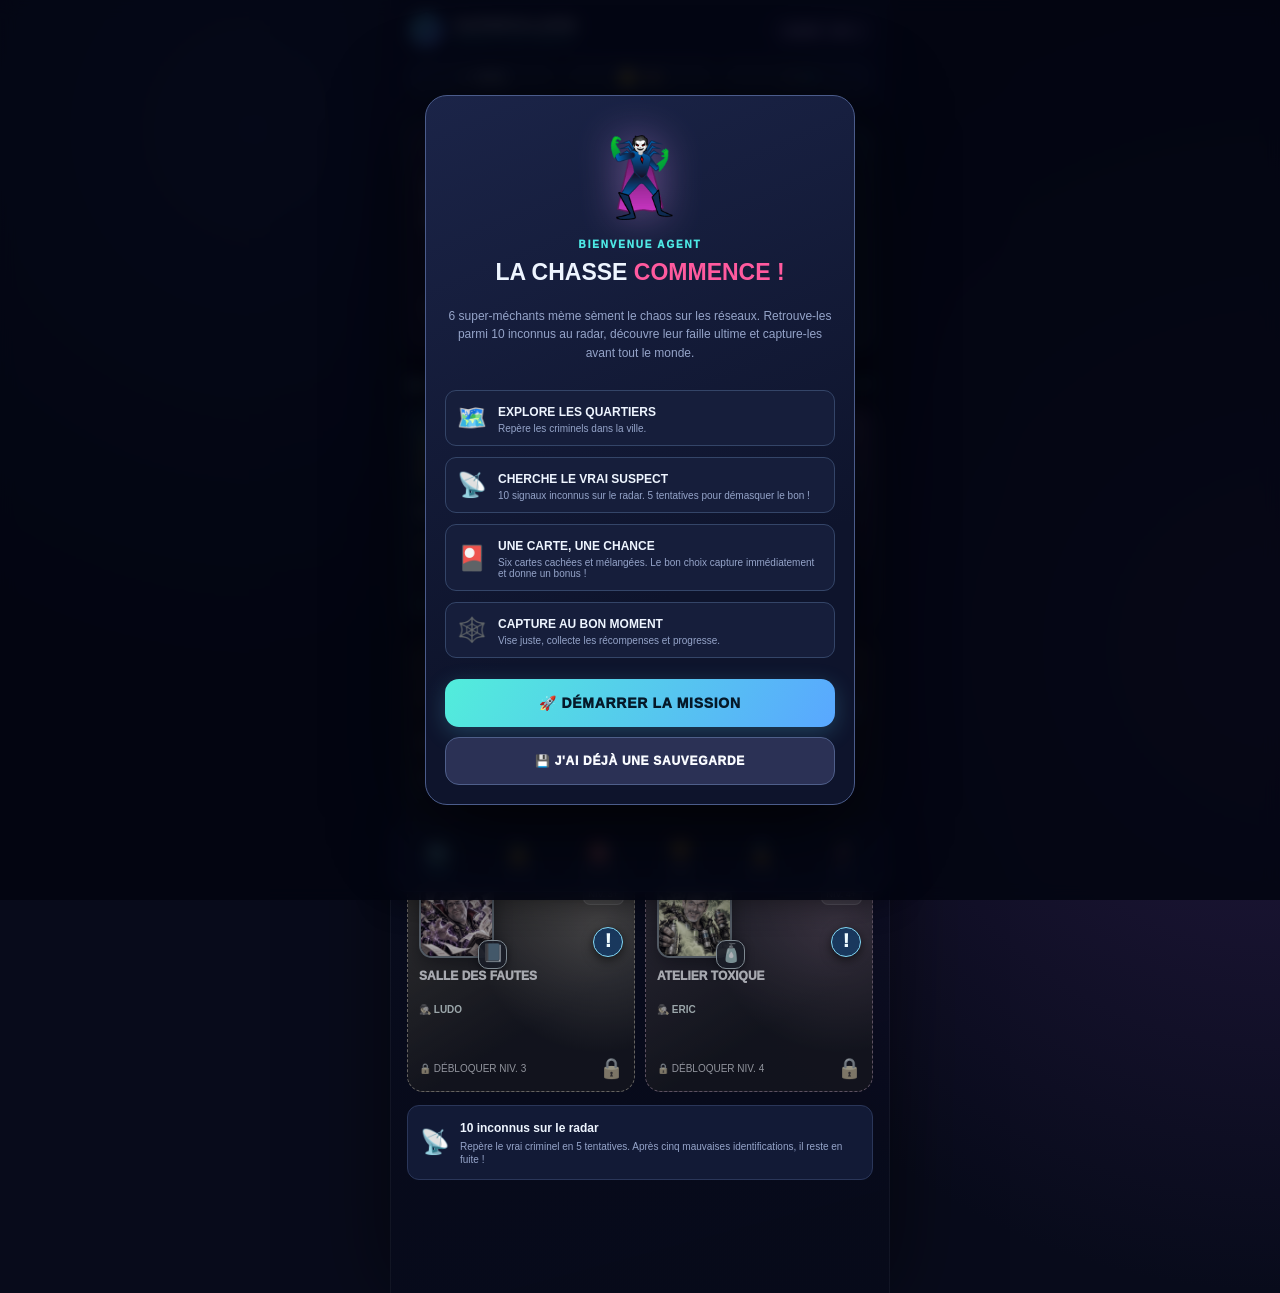
==== index.html @ 5616b163 "V4.14 : interface de jauge de capture pour l'arène" ====
<!doctype html>
<html lang="fr">
<head>
  <meta charset="utf-8">
  <meta name="viewport" content="width=device-width,initial-scale=1,viewport-fit=cover,user-scalable=no">
  <meta name="theme-color" content="#090b1e">
  <meta name="description" content="Supervilains : capture les super-méchants de Néo-City et tes personnages personnalisés, découvre leurs failles ultimes !">
  <meta name="apple-mobile-web-app-capable" content="yes">
  <meta name="apple-mobile-web-app-status-bar-style" content="black-translucent">
  <link rel="manifest" href="manifest.webmanifest">
  <link rel="icon" type="image/png" href="icon-192.png">
  <title>SUPERVILAINS — Meme Hunt</title>
  <style>
    :root{--bg:#080b1b;--pane:#11172d;--pane2:#18203c;--border:#283254;--ink:#eef5ff;--dim:#95a4c9;--cyan:#4ce9e5;--pink:#ff5a9e;--gold:#ffc861;--green:#63ebb0;--red:#ff717a;--purple:#bda0ff;--navh:78px}
    *{box-sizing:border-box;-webkit-tap-highlight-color:transparent}
    html{height:100%;background:var(--bg)}
    body{min-height:100%;margin:0;color:var(--ink);font-family:Inter,"Arial",system-ui,sans-serif;background:radial-gradient(circle at 20% 10%,#182047 0,transparent 34%),radial-gradient(circle at 100% 50%,#22183d 0,transparent 45%),#080b1b;overscroll-behavior:none}
    button{font:inherit;color:inherit;cursor:pointer} button:focus-visible{outline:2px solid var(--cyan);outline-offset:3px} button:disabled{cursor:not-allowed;opacity:.5}
    .shell{max-width:500px;margin:0 auto;min-height:100dvh;position:relative;border-left:1px solid #ffffff0b;border-right:1px solid #ffffff0b;background:linear-gradient(165deg,#10142e44,#05081866)}
    .topbar{position:sticky;z-index:15;top:0;padding:calc(12px + env(safe-area-inset-top)) 17px 11px;background:linear-gradient(#0c1029fa,#0c1029ed);border-bottom:1px solid var(--border);backdrop-filter:blur(15px)}
    .topline,.resources,.flex,.row-between{display:flex;align-items:center;justify-content:space-between;gap:10px}
    .brand{display:flex;gap:9px;align-items:center;min-width:0}.brandmark{width:37px;height:37px;display:grid;place-items:center;position:relative;flex-shrink:0;background:linear-gradient(135deg,var(--cyan),#646cff);color:#061020;font-size:19px;clip-path:polygon(50% 0,93% 24%,93% 76%,50% 100%,7% 76%,7% 24%);box-shadow:0 0 26px #41e5fc55}.brand-title{font-size:15px;font-weight:950;letter-spacing:1px}.brand-sub{font-size:9px;letter-spacing:2.4px;color:var(--cyan);margin-top:2px;font-weight:850}
    .level-pill{white-space:nowrap;padding:7px 10px;border:1px solid #725bba88;border-radius:11px;background:#6f54bb29;color:#e3d5ff;font-size:11px;font-weight:950}
    .resources{margin-top:12px;gap:7px}.resource{display:flex;align-items:center;justify-content:center;gap:5px;background:#1a2344;border:1px solid #31405f;border-radius:9px;padding:7px 8px;flex:1;font-size:12px;font-weight:850;white-space:nowrap}.resource span{font-size:15px}.resource:nth-child(2){color:var(--gold)}.resource:nth-child(3){color:var(--cyan)}
    main{padding:17px 16px calc(var(--navh) + 35px + env(safe-area-inset-bottom));min-height:76vh}.view{display:none;animation:showin .2s ease}.view.active{display:block}@keyframes showin{from{opacity:.5;transform:translateY(6px)}to{opacity:1;transform:translateY(0)}}
    .kicker{font-size:10px;letter-spacing:2.2px;color:var(--cyan);font-weight:950}.h1{font-size:30px;line-height:1.04;font-weight:1000;letter-spacing:-.9px;margin:7px 0}.h1 em{font-style:normal;color:var(--pink)}.subtitle{color:var(--dim);font-size:12px;line-height:1.6;margin:7px 0 0}.section-heading{font-size:15px;font-weight:950;letter-spacing:.2px;margin:23px 0 12px;display:flex;justify-content:space-between;align-items:center}.section-heading small{font-size:10px;color:var(--cyan);letter-spacing:1.2px;text-transform:uppercase}
    .welcome{position:relative;overflow:hidden;border-radius:18px;border:1px solid #574882;background:linear-gradient(115deg,#292450,#151d3e 68%,#163448);padding:18px 18px 15px;isolation:isolate;box-shadow:0 15px 50px #01061277}.welcome:before{content:'⚡';position:absolute;right:-8px;top:-31px;font-size:158px;opacity:.09;transform:rotate(12deg);z-index:-1}.alert{display:inline-flex;align-items:center;gap:6px;background:#ff5a9e20;color:#ffafc9;border:1px solid #ff70aa6b;border-radius:20px;padding:5px 9px;font-size:9px;font-weight:950;letter-spacing:1.1px}.pulse{width:7px;height:7px;border-radius:50%;background:var(--pink);box-shadow:0 0 0 4px #ff528222;animation:pulse 2s infinite}@keyframes pulse{50%{opacity:.45}}.welcome .h1{max-width:235px}.welcome-stats{display:flex;gap:16px;margin-top:17px}.welcome-stats strong{display:block;font-size:19px;color:#fff}.welcome-stats span{font-size:10px;color:#adb8d5}
    .district-grid{display:grid;grid-template-columns:1fr 1fr;gap:10px}.district-card{position:relative}.district{min-height:165px;position:relative;text-align:left;overflow:hidden;border:1px solid var(--stroke,#34456f);border-radius:16px;padding:13px 12px;background:linear-gradient(148deg,var(--glow,#234c68),#111832 65%);transition:transform .12s,border-color .15s;width:100%}.district:active{transform:scale(.967)}.district:before{content:'';position:absolute;inset:0;background:radial-gradient(circle at 85% 25%,var(--haze,#ff66bc44),transparent 50%);pointer-events:none}.district .district-icon{font-size:35px;filter:drop-shadow(0 2px 12px var(--haze,#ffffff50));position:relative}.district .district-lvl{position:absolute;right:10px;top:12px;font-size:9px;color:#ecdeff;background:#ffffff1c;border:1px solid #ffffff24;border-radius:7px;padding:5px}.district strong{position:relative;display:block;margin:17px 0 4px;font-size:13px;font-weight:950;padding-right:28px}.district .district-sub{position:relative;display:flex;align-items:center;gap:5px;color:#c9d5f4;font-size:10px}.district .live-dot{height:6px;width:6px;background:var(--green);border-radius:50%;box-shadow:0 0 7px var(--green)}.district.locked{filter:grayscale(.8);border-style:dashed;opacity:.68}.district.locked:after{content:'🔒';position:absolute;right:10px;bottom:11px;font-size:20px}.district-info-btn{position:absolute;right:10px;bottom:10px;width:30px;height:30px;border:1px solid #7ed8ff8a;border-radius:50%;background:linear-gradient(145deg,#163457,#1d2a55);color:#effcff;font-size:18px;font-weight:1000;display:grid;place-items:center;box-shadow:0 4px 14px #0008;z-index:2}.district-info-btn:active{transform:scale(.94)}
    .ticker{margin-top:13px;border:1px solid #2a3659;border-radius:12px;padding:12px;background:#121a36;display:flex;align-items:center;gap:10px}.ticker .big-icon{font-size:24px}.ticker b{font-size:12px}.ticker p{font-size:10px;color:var(--dim);margin:4px 0 0;line-height:1.35}
    .progress{height:8px;background:#303650;border-radius:99px;overflow:hidden}.progress>i{display:block;height:100%;border-radius:99px;background:linear-gradient(90deg,#4ce9e5,#6a83ff);transition:width .35s}.progress.pink>i{background:linear-gradient(90deg,#ff64a7,#ffc861)}
    .mission{border:1px solid var(--border);border-radius:15px;background:linear-gradient(130deg,#19203c,#10172d);padding:14px;margin-bottom:10px}.mission-title{font-size:13px;font-weight:900}.mission-desc{font-size:10px;color:var(--dim);margin:6px 0 12px}.mission-footer{display:flex;align-items:center;justify-content:space-between;gap:13px;margin-top:10px}.mission-reward{font-size:10px;color:var(--gold);font-weight:800}.mission .progress{margin-top:10px;height:7px}.tiny-btn{border:0;border-radius:8px;background:linear-gradient(125deg,var(--cyan),#75aaff);color:#07132a;font-size:10px;font-weight:950;padding:9px 11px}.tiny-btn:disabled{background:#343e5a;color:#8091ac;opacity:1}
    .empty{border:1px dashed #455177;border-radius:15px;padding:25px 15px;text-align:center;color:var(--dim);font-size:12px;line-height:1.5}.empty .emoji{font-size:34px;display:block;margin-bottom:9px}
    .codex-grid{display:grid;grid-template-columns:repeat(3,minmax(0,1fr));gap:9px}.codex-tile{border:1px solid #34405f;background:#17203b;padding:11px 6px 10px;border-radius:13px;text-align:center;min-height:126px}.codex-icon{font-size:35px;display:block;height:48px;filter:drop-shadow(0 3px 9px #0008)}.codex-tile.unknown{filter:grayscale(1);opacity:.43}.codex-name{display:block;font-size:10px;font-weight:950;line-height:1.2;min-height:24px}.codex-rarity{font-size:9px;letter-spacing:.5px;color:var(--gold);margin-top:7px}.section-blurb{color:var(--dim);font-size:12px;line-height:1.5;margin:6px 0 18px}
    .profile-head{padding:20px;border:1px solid #404a82;border-radius:19px;background:linear-gradient(145deg,#1c2657,#17132c);text-align:center}.profile-avatar{width:84px;height:84px;border:3px solid var(--cyan);border-radius:50%;display:grid;place-items:center;margin:0 auto 9px;font-size:42px;background:#081d2b;box-shadow:0 0 24px #5befff40}.profile-head h2{margin:0 0 4px;font-size:22px}.profile-head p{color:var(--dim);font-size:11px;margin:0 0 17px}.xp-row{display:flex;justify-content:space-between;font-size:11px;color:var(--dim);margin-bottom:7px}.profile-grid{display:grid;grid-template-columns:repeat(2,1fr);gap:10px;margin-top:13px}.stat-tile{padding:14px;background:#17203c;border:1px solid var(--border);border-radius:13px}.stat-tile .count{font-size:24px;font-weight:950}.stat-tile small{font-size:10px;color:var(--dim)}.shop-card{display:flex;align-items:center;gap:12px;border:1px solid var(--border);background:#151d38;border-radius:14px;padding:13px;margin-bottom:10px}.shop-icon{font-size:31px;width:41px;text-align:center}.shop-desc{flex:1;min-width:0}.shop-desc strong{font-size:12px}.shop-desc p{font-size:10px;margin:4px 0 0;color:var(--dim);line-height:1.4}.shop-price{font-size:10px;color:var(--gold);font-weight:950;margin-bottom:6px;text-align:center}
    .nav{position:fixed;z-index:20;bottom:0;left:50%;transform:translateX(-50%);max-width:500px;width:100%;display:grid;grid-template-columns:repeat(4,1fr);gap:3px;background:#10162ef5;backdrop-filter:blur(20px);border-top:1px solid #33406a;padding:10px 8px calc(9px + env(safe-area-inset-bottom))}.nav-btn{border:0;background:none;color:#7e90b3;padding:6px 3px;display:flex;flex-direction:column;align-items:center;gap:4px;font-size:10px;font-weight:850}.nav-btn .nicon{font-size:22px;line-height:1.2}.nav-btn.active{color:var(--cyan)}.nav-btn.active .nicon{filter:drop-shadow(0 0 8px #55eeee55)}
    .button{border:0;border-radius:14px;min-height:48px;padding:12px 15px;font-size:12px;font-weight:950;letter-spacing:.7px}.button.primary{color:#051929;background:linear-gradient(120deg,#52eddb,#59a7ff);box-shadow:0 6px 22px #54ccf43c}.button.secondary{color:#f9fbff;background:#2b3155;border:1px solid #4f5f8a}.button.capture{color:#27102b;background:linear-gradient(120deg,#ffc465,#ff65a8);box-shadow:0 8px 24px #ff5e9d26}.button.danger{color:#fff;background:#bc3353}.button.outline{background:transparent;border:1px solid #536089}.button:active,.tiny-btn:active{transform:scale(.985)}
    .overlay{position:fixed;z-index:35;inset:0;background:#030511db;backdrop-filter:blur(8px);display:none;align-items:center;justify-content:center;padding:12px}.overlay.visible{display:flex}.dialog{background:linear-gradient(157deg,#1b2448,#0e142c 68%);border:1px solid #4b5c8b;border-radius:22px;width:min(100%,460px);max-height:calc(100dvh - 24px);overflow-y:auto;box-shadow:0 18px 90px #000b}.encounter-header{padding:16px 16px 8px}.overlay-top{display:flex;align-items:center;justify-content:space-between;gap:10px}.overlay-top .eyebrow{color:var(--cyan);font-size:10px;letter-spacing:1.7px;font-weight:950}.xbtn{height:34px;width:34px;background:#ffffff15;border:1px solid #ffffff25;border-radius:10px;font-size:20px;display:grid;place-items:center}.encounter-scene{margin:8px 15px 0;min-height:250px;position:relative;display:flex;justify-content:center;align-items:center;flex-direction:column;overflow:hidden;border-radius:17px;background:radial-gradient(circle at 50% 50%,var(--scenecolor,#49356c) 0,transparent 48%),linear-gradient(145deg,#161c38,#090d21 70%);border:1px solid #58608c55}.encounter-scene:before{content:'';position:absolute;inset:0;opacity:.22;background:repeating-linear-gradient(0deg,transparent 0,transparent 24px,#9cc4e720 25px),repeating-linear-gradient(90deg,transparent 0,transparent 24px,#9cc4e720 25px);perspective:700px;transform:scale(1.3) rotate(-8deg)}.target-rings{position:absolute;width:195px;height:195px;border:1px solid #84e9ef63;border-radius:50%;box-shadow:0 0 0 30px #55e9fc09,0 0 0 58px #55e9fc07;animation:scan 4s linear infinite}.target-rings:before,.target-rings:after{content:'';position:absolute;left:50%;top:-8px;width:1px;height:15px;background:var(--cyan)}.target-rings:after{top:auto;bottom:-8px}@keyframes scan{to{transform:rotate(360deg)}}.villain-figure{font-size:104px;position:relative;z-index:1;line-height:1.3;filter:drop-shadow(0 16px 10px #000a);animation:float 2.5s ease-in-out infinite}.villain-figure.hit{animation:hit .35s ease}@keyframes float{50%{transform:translateY(-11px) rotate(-3deg)}}@keyframes hit{30%{transform:translateX(-12px) rotate(-12deg);filter:brightness(2)}}.scanline{position:absolute;left:0;right:0;height:2px;top:20%;background:#7eeeff;box-shadow:0 0 15px #59fff8;animation:sweep 3s linear infinite;opacity:.5}@keyframes sweep{to{top:95%;opacity:.1}}.scene-tag{position:absolute;top:14px;left:13px;background:#071122aa;border:1px solid #8af0f25c;border-radius:6px;color:var(--cyan);font-size:9px;padding:5px 7px;font-weight:950;letter-spacing:1px}.scene-bottom{position:absolute;bottom:12px;left:13px;font-size:9px;color:#bdcbed;letter-spacing:1px}.villain-info{padding:13px 18px}.villain-info h2{font-size:24px;line-height:1.1;margin:0 0 4px}.villain-info p{font-size:11px;line-height:1.5;color:var(--dim);margin:0 0 12px}.hp-caption{display:flex;align-items:center;justify-content:space-between;font-size:11px;font-weight:900;margin-bottom:7px}.hp-caption strong{color:var(--pink)}.battle-actions{padding:0 16px 16px}.battle-actions-grid{display:grid;grid-template-columns:1fr 1fr;gap:9px}.battle-actions .button{min-height:56px;font-size:11px}.battle-help{display:flex;justify-content:space-between;color:var(--dim);font-size:10px;margin:11px 2px 0;gap:12px}.battle-message{background:#131b36;border:1px solid #283555;color:#dae5ff;border-radius:10px;padding:10px 12px;margin:0 17px 12px;font-size:11px;line-height:1.35;min-height:37px}.battle-message.warn{color:var(--red)}.battle-weakness{margin-top:12px;border:1px solid #31405f;background:#121a36;border-radius:12px;padding:11px}.weakness-title{font-size:10px;letter-spacing:1.6px;color:var(--cyan);font-weight:950;margin-bottom:8px}.weakness-grid{display:grid;grid-template-columns:repeat(3,minmax(0,1fr));gap:8px}.weak-btn{border:1px solid #33436a;background:#192241;border-radius:10px;padding:8px 5px;display:flex;flex-direction:column;align-items:center;gap:3px;color:var(--ink);font-size:9px;font-weight:900;min-height:70px}.weak-btn.active{border-color:#66e9d9;background:#16353d;color:#cffff4;box-shadow:0 0 0 1px #66e9d933 inset}.weak-btn .wicon{font-size:19px;line-height:1.1}.weak-btn .wlabel{line-height:1.1}.weakness-help{font-size:9px;color:var(--dim);margin-top:8px;line-height:1.35}.codex-face{width:44px;height:44px;object-fit:cover;border-radius:12px;border:2px solid #ffffff22;display:block;margin:0 auto}.villain-figure img{width:150px;height:150px;object-fit:cover;border-radius:18px;border:3px solid #ffffff29;box-shadow:0 12px 30px #0008}.scene-bottom{position:absolute;bottom:12px;left:13px;font-size:9px;color:#bdcbed;letter-spacing:1px;max-width:70%}
    .mini-dialog{padding:22px 19px 19px;text-align:center;max-width:430px}.mini-dialog .overline{color:var(--cyan);font-size:10px;font-weight:950;letter-spacing:1.8px}.mini-dialog h2{font-size:23px;margin:9px 0}.mini-dialog p{color:var(--dim);font-size:12px;line-height:1.55}.meter-wrap{padding:23px 0 13px}.meter{height:43px;border-radius:11px;border:1px solid #657495;background:linear-gradient(90deg,#ff63784a,#ffd27636 40%,#ffd27636 60%,#ff63784a);position:relative;overflow:hidden}.meter-zone{position:absolute;top:0;height:100%;background:linear-gradient(90deg,#5ae4d466,#a9fff0af,#5ae4d466);border-inline:2px solid #b7fff1;box-shadow:0 0 18px #65fff6}.meter-pointer{position:absolute;top:-2px;height:48px;width:5px;transform:translateX(-50%);background:white;border-radius:5px;box-shadow:0 0 13px white;left:5%}.meter-indicators{display:flex;justify-content:space-between;font-size:9px;letter-spacing:.7px;color:var(--dim);margin:8px 0 0}.countdown{font-size:29px;font-weight:950;color:var(--gold);font-variant-numeric:tabular-nums}.result-icon{font-size:63px;display:block;filter:drop-shadow(0 8px 20px #0008)}.result-stats{display:flex;justify-content:center;flex-wrap:wrap;gap:9px;margin:16px 0}.result-stats span{border:1px solid #475575;border-radius:12px;padding:9px;background:#1e2748;font-size:11px;font-weight:850}.result-stats b{color:var(--gold)}
    #toast{position:fixed;top:calc(105px + env(safe-area-inset-top));left:50%;transform:translate(-50%,-15px);background:#edfaff;color:#101a36;padding:12px 18px;border-radius:12px;max-width:min(90vw,420px);width:max-content;font-size:12px;font-weight:950;z-index:80;box-shadow:0 10px 28px #000b;opacity:0;pointer-events:none;transition:.2s;text-align:center}#toast.show{transform:translate(-50%,0);opacity:1}
    .tutorial-page{display:flex;flex-direction:column;align-items:center}.tutorial-logo{font-size:76px;padding:16px;filter:drop-shadow(0 0 20px #eaa1ff66)}.tutorial-features{display:grid;grid-template-columns:1fr;gap:11px;text-align:left;margin:16px 0 21px}.tutorial-feature{display:flex;gap:11px;align-items:center;border:1px solid #344568;border-radius:11px;background:#161e3b;padding:11px}.tutorial-feature span{font-size:24px}.tutorial-feature strong{font-size:12px}.tutorial-feature small{font-size:10px;color:var(--dim);display:block;margin-top:3px}
    .bottom-space{height:9px}.footer-note{text-align:center;color:#687da4;font-size:10px;margin:25px 0 0}.privacy{background:#14213a;border:1px solid #324663;padding:10px 12px;border-radius:12px;color:#a9bbd8;font-size:10px;line-height:1.5;margin-top:18px}
    .reduce-motion *, .reduce-motion *:before,.reduce-motion *:after{animation-duration:.001ms!important;transition-duration:.001ms!important}
    @media(max-width:350px){.brand-title{font-size:12px}.district{min-height:155px}.resource{font-size:10px}.encounter-scene{min-height:210px}.villain-figure{font-size:78px}}
    @media(min-width:501px){.nav{bottom:8px;border-radius:18px;border:1px solid #34466f;box-shadow:0 6px 32px #0008}.shell{box-shadow:0 0 80px #0008}}
    /* V2 : ARÈNE MULTIJOUEUR */
    [hidden]{display:none!important}
    .nav{grid-template-columns:repeat(5,1fr)}.nav-btn{font-size:9px;gap:4px}.nav-btn .nicon{font-size:20px}
    .arena-hero{border:1px solid #3a6285;border-radius:20px;background:linear-gradient(125deg,#102d48,#1c1944 78%);padding:17px;overflow:hidden;position:relative}
    .arena-hero:after{content:'🏆';font-size:88px;opacity:.085;position:absolute;right:-14px;top:-8px;transform:rotate(-20deg)}
    .arena-badge{display:inline-flex;align-items:center;gap:6px;color:#a6f7ec;font-size:10px;font-weight:950;letter-spacing:1.1px}
    .arena-hero h2{font-size:27px;line-height:1.1;font-weight:1000;margin:10px 0 6px}.arena-hero p{font-size:11px;color:var(--dim);line-height:1.5;max-width:285px;margin:0}
    .arena-box{border:1px solid #33436b;background:linear-gradient(135deg,#17233e,#0d142d);border-radius:15px;padding:15px;margin-top:12px}
    .arena-box h3{font-size:14px;margin:0 0 10px;letter-spacing:.3px}.arena-muted{color:var(--dim);font-size:11px;line-height:1.5}
    .arena-field{width:100%;min-height:44px;padding:12px;margin:8px 0;border-radius:10px;border:1px solid #475575;background:#0d1632;color:#fff;font:inherit;font-size:14px}
    .arena-field::placeholder{color:#8796b8}.arena-field:focus{outline:2px solid var(--cyan)}
    .arena-action{background:linear-gradient(125deg,var(--cyan),#7587ff);border:0;color:#0a1731;font-weight:950;padding:12px 15px;border-radius:12px;min-height:45px;width:100%}
    .arena-action.pink{background:linear-gradient(120deg,#ff649f,#ffc06a)}.arena-action.outline{background:#111b38;border:1px solid #475778;color:#dbe7ff}
    .arena-action:disabled{opacity:.55;cursor:not-allowed}.arena-mini{border:1px solid #4a5a81;border-radius:9px;background:#1c2c4e;padding:9px 11px;font-weight:800;font-size:11px}
    .arena-kpis{display:grid;grid-template-columns:repeat(3,minmax(0,1fr));gap:8px}.arena-kpis div{background:#192645;border:1px solid #31466a;border-radius:12px;text-align:center;padding:11px 5px}.arena-kpis b{display:block;font-size:19px;color:#fff}.arena-kpis small{font-size:9px;color:#b6c5df}
    .arena-ranktabs{display:flex;gap:6px;margin:10px 0 12px}.arena-ranktabs button{flex:1;border:1px solid #415476;padding:9px 3px;border-radius:9px;background:#111b37;color:#9eb3d7;font-size:11px;font-weight:800}.arena-ranktabs button.active{color:#081a2a;background:var(--cyan);border-color:var(--cyan)}
    .arena-rankhead,.arena-rankrow{display:grid;grid-template-columns:32px minmax(0,1fr) 68px 49px;gap:7px;align-items:center;padding:11px 5px;border-bottom:1px solid #2d3d5e;font-size:11px}.arena-rankhead{font-size:9px;letter-spacing:1px;color:#8297bf;font-weight:900}.arena-rankrow b{font-size:12px;overflow:hidden;text-overflow:ellipsis;white-space:nowrap}.arena-rankrow.me{background:#2f3f635e;border-radius:8px;color:var(--cyan)}.arena-rankrow .points{text-align:right;font-weight:950;color:var(--gold)}.arena-rankrow .captures{text-align:right;color:#9cb7d7}
    .arena-encounter{border:1px solid #6352a3;background:radial-gradient(circle at center,#332958,#121a35 70%);text-align:center;padding:21px 15px 15px;border-radius:15px;margin-top:13px}
    .arena-enemy{font-size:68px;line-height:1.25;filter:drop-shadow(0 7px 20px #0008)}.arena-enemyname{font-size:18px;font-weight:950;margin-top:9px}.arena-encounter .progress{margin:15px 0;height:11px}
    .arena-actions-row{display:grid;grid-template-columns:1fr 1fr;gap:9px;margin-top:10px}.arena-vs{border:1px solid #42577b;border-radius:13px;background:#13203d;padding:12px;margin:10px 0}.arena-vs .row-between{font-size:12px;font-weight:850}.arena-vs small{display:block;margin-top:8px;color:#a5b4d1;font-size:10px}
    .arena-feedline{font-size:11px;color:#bbc9e0;line-height:1.4;padding:10px 0;border-bottom:1px solid #2c3b59}.arena-feedline:last-child,.arena-rankrow:last-child{border:0}
    .arena-invite-box{border-color:#3e8eaf;background:linear-gradient(125deg,#132b46,#231b43)}
    .arena-invite-box h3{margin-bottom:6px}
    .arena-invite-options{margin-top:12px;padding-top:12px;border-top:1px solid #3f5474}
    .arena-invite-options .arena-field{font-size:11px;min-height:41px;margin:8px 0 10px}
    .arena-share-grid{display:grid;grid-template-columns:repeat(2,minmax(0,1fr));gap:9px;margin-top:10px}
    .arena-share-grid .arena-mini{min-height:45px;font-size:12px;color:#e6f9ff}
    .arena-incoming{padding:11px 12px;border-radius:10px;border:1px solid #6ad7d0;background:#123445;color:#dcffff;font-size:11px;line-height:1.5;margin:12px 0 0}
    .arena-incoming-heading{font-size:13px;font-weight:950;letter-spacing:.7px;color:#acfff0;margin-bottom:7px}
    .arena-incoming p{margin:7px 0 11px}
    .arena-incoming .arena-action{margin:9px 0 5px}
    .arena-incoming .arena-mini{width:100%;min-height:41px;margin-top:6px}
    .arena-external-browser{display:flex;align-items:center;justify-content:center;text-decoration:none;min-height:45px;text-align:center;line-height:1.3}
    .arena-incoming #arena-incoming-status{color:#e9f4ff;font-size:12px;font-weight:650}

    #arena-share-duel{margin-top:11px}
    .arena-positive{color:var(--green)}.arena-negative{color:var(--pink)}
    .arena-status{font-size:10px;color:#c3d6f1;margin-top:13px;padding:10px 11px;background:#182944;border-radius:9px;border:1px solid #344766;line-height:1.5}
    .arena-status.warn{border-color:#ac6980;color:#ffd4de}.arena-status.good{border-color:#399b83;color:#bdf8e5}
    @media(max-width:350px){.nav-btn{font-size:8px}.nav-btn .nicon{font-size:18px}.arena-rankrow{grid-template-columns:25px minmax(0,1fr) 63px 39px;gap:3px}}

    .villain-figure img{width:min(61vw,190px);height:min(61vw,190px);object-fit:cover;border-radius:18px;border:3px solid #ffffff55;box-shadow:0 12px 30px #0008}.villain-figure.react{animation:hit .35s ease}.result-gif-frame{margin:10px auto 14px;max-width:220px;border-radius:15px;overflow:hidden;border:2px solid #81e6f955;box-shadow:0 10px 30px #0009}.result-gif-frame[hidden]{display:none}.result-gif-frame img{display:block;width:100%;height:auto;aspect-ratio:1;object-fit:cover}.codex-face{width:64px;height:64px;object-fit:cover;border-radius:12px;border:2px solid #ffffff38;display:block;margin:auto}.codex-icon{height:68px!important}.codex-tile{min-height:144px!important}

    /* V3.7 • cartes mystère et succès 1000 G */
    .nav{grid-template-columns:repeat(6,minmax(0,1fr))}
    .nav-btn{font-size:8px;gap:3px;padding:6px 0}
    .nav-btn .nicon{font-size:20px}
    .battle-weakness{background:linear-gradient(155deg,#1d2249,#10172e);border-color:#7864cc88}
    .weakness-title{color:var(--gold)}
    .weakness-grid{grid-template-columns:repeat(3,minmax(0,1fr));gap:8px}
    .weak-btn{position:relative;min-height:86px;overflow:hidden;background:linear-gradient(140deg,#4f3287,#192456 80%);border:1px solid #8d72d0;padding:9px 3px;border-radius:12px;box-shadow:0 5px 16px #0005;transition:transform .15s,background .18s}
    .weak-btn:not(:disabled):active{transform:scale(.95)}
    .weak-btn .wicon{font-size:27px;color:#f7c7ff;text-shadow:0 2px 16px #7f68ff}
    .weak-btn .wlabel{color:#e9dff7;font-size:9px;line-height:1.1}
    .weak-btn.mystery-card .wicon{font-size:31px}
    .weak-btn.mystery-card .wlabel{letter-spacing:1px}
    .weak-btn.revealed-card{background:linear-gradient(145deg,#244b60,#122536);border-color:var(--cyan)}
    .weak-btn.missed-card{background:#4b273b;border-color:#f86d89}
    .weak-btn.active{border:1px solid #56ffc4;background:#21464b}
    .weak-btn:disabled{opacity:.78}
    .weakness-help strong{color:var(--gold)}
    .achievement-banner{background:linear-gradient(125deg,#29405b,#2f2150);border:1px solid #8a76dd;border-radius:20px;padding:18px;box-shadow:0 15px 32px #0005}
    .achievement-top{display:flex;align-items:center;justify-content:space-between;gap:12px}
    .achievement-score{font-weight:1000;font-size:clamp(22px,6vw,30px);color:#fbe09a;letter-spacing:-.8px;white-space:nowrap}
    .achievement-small{color:#bccbec;font-size:10px;letter-spacing:1.3px;text-transform:uppercase}
    .achievement-controls{display:grid;grid-template-columns:repeat(3,1fr);gap:7px;margin:15px 0}
    .achievement-filter{border:1px solid #49537d;background:#1b2544;border-radius:10px;padding:10px 3px;color:#c7d2ed;font-size:11px;font-weight:850}
    .achievement-filter.active{border-color:#66e8db;background:#21434b;color:#dcffff}
    .achievement-card{display:flex;align-items:center;gap:11px;border:1px solid #374461;background:linear-gradient(135deg,#1a2545,#121a31);border-radius:14px;padding:12px;margin-bottom:9px}
    .achievement-card.unlocked{border-color:#ac9561;background:linear-gradient(135deg,#37304e,#242642)}
    .achievement-medal{width:44px;height:44px;flex-shrink:0;border:1px solid #415574;background:#12182d;border-radius:13px;display:grid;place-items:center;font-size:24px}
    .achievement-card.unlocked .achievement-medal{border-color:#d7bd78;background:#50422a}
    .achievement-details{flex:1;min-width:0}.achievement-name{font-weight:900;font-size:12px;margin-bottom:4px}
    .achievement-desc{color:#aab9d4;font-size:10px;line-height:1.4}
    .achievement-progress{color:#8de3d9;font-size:10px;margin-top:6px;font-weight:800}
    .achievement-points{color:#fbe09a;white-space:nowrap;font-size:12px;font-weight:950}
    .achievement-pop{position:fixed;bottom:calc(var(--navh) + 35px + env(safe-area-inset-bottom));left:50%;transform:translate(-50%,20px);width:min(450px,calc(100% - 26px));z-index:46;padding:14px 15px;display:flex;gap:13px;align-items:center;background:linear-gradient(125deg,#47335b,#243d5a);border:1px solid #ffda85;box-shadow:0 10px 45px #000b;border-radius:14px;opacity:0;visibility:hidden;pointer-events:none;transition:opacity .25s,transform .25s,visibility .25s}
    .achievement-pop.visible{opacity:1;visibility:visible;transform:translate(-50%,0)}
    .achievement-pop .medal{font-size:34px}.achievement-pop strong{font-size:12px}.achievement-pop small{font-size:10px;color:#ffe4a6}
    @media(max-width:350px){.nav-btn{font-size:7px}.nav-btn .nicon{font-size:17px}.weak-btn{min-height:75px}}

    /* V4.0 — Radar, missions, fiches et dialogues vocaux */
    .radar-modal{width:min(100%,460px)}
    .radar-head{padding:18px 18px 5px}
    .radar-badge{color:var(--cyan);font-size:10px;font-weight:950;letter-spacing:1.4px}
    .radar-title{font-size:clamp(23px,6vw,29px);line-height:1.12;margin:10px 0 7px;font-weight:1000}
    .radar-sub{font-size:11px;color:#b4c9e0;line-height:1.45;margin:0}
    .radar-progress{display:flex;align-items:center;justify-content:space-between;gap:8px;margin:11px 0 0;font-size:10px;font-weight:900;color:#8deae8}
    .radar-progress b{font-size:12px;color:#f9d786}
    .radar-screen{height:clamp(255px,78vw,342px);width:min(calc(100% - 28px),342px);aspect-ratio:1;max-height:342px;margin:12px auto;position:relative;border-radius:50%;overflow:hidden;border:2px solid #63ecd4a0;background:repeating-radial-gradient(circle at center,transparent 0px,transparent 53px,#83e8c32c 54px,#83e8c32c 55px),linear-gradient(155deg,#0b3c47,#09192e 66%);box-shadow:0 0 0 6px #56dfb416,0 0 35px #18e4a119 inset}
    .radar-screen:before{content:'';position:absolute;inset:-2px;border-radius:50%;background:conic-gradient(from 0deg,transparent 0deg,transparent 265deg,#5bfbd822 310deg,#7fffdc58 359deg,transparent 360deg);animation:radarSpin 5s linear infinite;pointer-events:none}
    .radar-screen:after{content:'';position:absolute;top:50%;left:50%;width:5px;height:5px;transform:translate(-50%,-50%);background:#c0ffe3;border-radius:50%;box-shadow:0 0 12px #78ffdc;pointer-events:none}
    @keyframes radarSpin{to{transform:rotate(360deg)}}
    .radar-axis{position:absolute;z-index:0;background:#59f6da22;pointer-events:none}
    .radar-axis.horizontal{height:1px;width:100%;top:50%}.radar-axis.vertical{width:1px;height:100%;left:50%}
    .radar-unknown{position:absolute;z-index:2;left:var(--x);top:var(--y);transform:translate(-50%,-50%);width:clamp(42px,12vw,50px);height:clamp(42px,12vw,50px);border-radius:50%;display:flex;align-items:center;justify-content:center;flex-direction:column;gap:0;border:2px solid #7dfadd;background:linear-gradient(150deg,#143d59,#16254b);color:white;box-shadow:0 0 15px #30efbf5c,0 6px 12px #0009;font-weight:950;cursor:pointer;touch-action:manipulation}
    .radar-unknown .radar-q{font-size:21px;line-height:1}.radar-unknown small{font-size:8px;opacity:.8}
    .radar-unknown:not(:disabled):active{transform:translate(-50%,-50%) scale(.91)}
    .radar-unknown.missed{border-color:#dc7589;background:#452b46;color:#ffb8c4;box-shadow:none;opacity:.62}
    .radar-unknown.scanned{border-color:#65d3ff;background:#12374c;color:#a7f5ff;box-shadow:inset 0 0 13px #46dcff22,0 0 9px #30bde433;opacity:.82}
    .radar-unknown.found{border-color:#ffe39d;background:#315449;color:#fff9b6;box-shadow:0 0 22px #ffefa988}
    .radar-unknown:disabled{cursor:default}
    .radar-message{background:#13203c;border:1px solid #3e5979;border-radius:12px;padding:12px 13px;font-size:12px;line-height:1.45;color:#dce9f5;margin:0 15px 15px;min-height:54px}
    .radar-message.warn{border-color:#8b5169;color:#ffc2cb}
    .radar-reveal{display:none;margin:0 15px 15px;border:1px solid #3e9f8b;border-radius:15px;padding:12px;background:linear-gradient(125deg,#1a4447,#202d51);align-items:center;gap:12px}
    .radar-reveal.visible{display:flex}
    .radar-reveal img{width:82px;height:82px;object-fit:cover;border-radius:13px;border:2px solid #bffde3;flex-shrink:0}
    .radar-reveal h3{margin:0 0 5px;font-size:19px;font-weight:950}.radar-reveal p{color:#bce8dd;font-size:11px;margin:0 0 10px}
    .radar-reveal .button{min-height:44px;padding:10px;font-size:11px}
    .radar-caption{padding:0 16px 15px;color:#98adca;font-size:10px;text-align:center;line-height:1.4}
    .mission-dashboard{border:1px solid #6572a6;background:linear-gradient(120deg,#1c294c,#33254e);border-radius:16px;padding:15px;margin:0 0 13px}
    .mission-dashboard strong{font-size:23px;color:#f0d992}.mission-dashboard small{font-size:11px;color:#b8c6e0;display:block;margin-top:3px}
    .mission-tabs{display:grid;grid-template-columns:repeat(4,minmax(0,1fr));gap:5px;margin:12px 0}
    .mission-tab{border:1px solid #435576;border-radius:9px;background:#1a2440;color:#c4d5ed;font-size:9px;font-weight:850;padding:11px 2px;white-space:nowrap}
    .mission-tab.active{border-color:#67e6db;background:#1b454d;color:#e8ffff}
    .mission-more{width:100%;border:1px solid #6882af;background:#1d2b4d;color:#d7edff;border-radius:12px;padding:13px;font-size:12px;font-weight:900;margin-bottom:14px}
    .mission-level{color:#81edc8;font-size:9px;font-weight:850;margin-top:4px;letter-spacing:.2px}
    .suspect-sheet{padding:18px 16px 16px}.suspect-header{display:flex;align-items:flex-start;gap:12px;margin:8px 0 14px}.suspect-avatar{width:76px;height:76px;border-radius:16px;display:grid;place-items:center;font-size:38px;background:linear-gradient(145deg,#193960,#132446);border:2px solid #6ec5ff;box-shadow:0 8px 26px #0008;flex-shrink:0}.suspect-header h3{margin:0 0 4px;font-size:22px;line-height:1}.suspect-header p{margin:0;color:#9db5d1;font-size:11px;line-height:1.45}.suspect-chip-row{display:flex;flex-wrap:wrap;gap:7px;margin:10px 0 14px}.suspect-chip{border:1px solid #445f83;background:#141f3d;color:#ddecff;border-radius:999px;padding:7px 10px;font-size:10px;font-weight:850}.suspect-box{border:1px solid #375179;background:linear-gradient(145deg,#121c39,#172447);border-radius:14px;padding:13px 12px;margin-top:10px}.suspect-box b{display:block;font-size:11px;color:var(--cyan);letter-spacing:1.2px;margin-bottom:6px}.suspect-box p{margin:0;font-size:12px;line-height:1.52;color:#edf5ff}.suspect-actions{display:grid;grid-template-columns:1fr 1fr;gap:10px;margin-top:14px}
    .voice-card{margin-top:16px;padding:15px;border:1px solid #5271a2;border-radius:15px;background:linear-gradient(125deg,#172e4d,#251d48)}
    .voice-card h3{margin:0 0 8px;font-size:14px;font-weight:950}.voice-card p{margin:6px 0;color:#bbcee9;font-size:11px;line-height:1.45}
    .voice-profile{font-size:12px;font-weight:900;color:#85fff1;margin:9px 0}.voice-actions{display:grid;grid-template-columns:1fr 1fr;gap:9px;margin-top:12px}
    .voice-actions .button{min-height:46px;font-size:11px;padding:9px 7px}
    .voice-replay{font-size:11px;min-height:44px;margin-top:10px;width:100%}
    .voice-note{font-size:10px;line-height:1.4;color:#91abc8;margin-top:9px}
@media(max-width:350px){.radar-unknown{width:39px;height:39px}.mission-tab{font-size:8px}}
    @media(prefers-reduced-motion:reduce){.radar-screen:before{animation:none}}
  
    /* V4.3 — installation mobile et protection des sauvegardes */
    .sv-mobile-gate,.sv-backup-shade{position:fixed;inset:0;z-index:220;display:flex;align-items:center;justify-content:center;padding:16px;background:#06091af2;backdrop-filter:blur(12px);color:#e9f6ff}
    .sv-mobile-gate[hidden],.sv-backup-shade[hidden]{display:none!important}
    .sv-mobile-card,.sv-backup-card{width:min(100%,430px);max-height:calc(100dvh - 32px);overflow:auto;padding:22px 18px;border:1px solid #5079aa;border-radius:21px;background:linear-gradient(145deg,#152647,#18183b 68%,#081626);box-shadow:0 22px 85px #000a;text-align:center}
    .sv-mobile-badge{display:inline-flex;align-items:center;border:1px solid #4e919b;background:#123b4f;color:#99fff3;border-radius:999px;font-size:10px;letter-spacing:1px;font-weight:950;padding:8px 12px}
    .sv-mobile-logo{font-size:50px;line-height:1.5}.sv-mobile-card h2,.sv-backup-card h2{margin:10px 0 8px;font-size:23px;font-weight:1000;line-height:1.12}.sv-mobile-card p,.sv-backup-card p{font-size:12px;color:#bdcdeb;line-height:1.55;margin:10px 0}
    .sv-mobile-card button,.sv-mobile-card a,.sv-backup-card button{display:flex;align-items:center;justify-content:center;width:100%;min-height:46px;margin-top:10px;border:1px solid #5378a7;border-radius:12px;padding:11px 13px;background:linear-gradient(120deg,#49ddd9,#8992ff);font-size:12px;font-weight:950;color:#0c1733;text-decoration:none}
    .sv-mobile-card .sv-secondary,.sv-backup-card .sv-secondary{background:#142b4d;color:#e9f5ff}.sv-steps{padding:12px;margin:12px 0;border:1px solid #415778;border-radius:12px;background:#0c1931;text-align:left;font-size:12px;line-height:1.6;color:#c8dafa}
    .sv-rescue{margin-top:14px;padding-top:12px;border-top:1px solid #465777}.sv-rescue strong{font-size:12px;color:#fff3ad}.sv-rescue p{font-size:11px}.sv-note{font-size:10px!important;color:#92aac8!important}
    .sv-backup-shade{z-index:230}.sv-backup-card{text-align:left}.sv-backup-card textarea{display:block;width:100%;min-height:132px;resize:vertical;padding:11px;border:1px solid #6980a3;border-radius:9px;color:white;background:#0a1632;font:12px/1.5 monospace}
    .sv-backup-card input[type=file]{display:block;margin:12px 0;width:100%;color:#c6d8ef;font-size:12px}.sv-backup-card .sv-status{min-height:20px;font-size:11px;color:#9cfff0}
    .sv-backup-agent{border:1px solid #425b87;padding:14px;border-radius:13px;background:linear-gradient(135deg,#13253f,#1b2043);margin-top:16px}.sv-backup-agent h3{font-size:13px;margin:0 0 7px;color:#b3f9f3}
    .sv-backup-agent p{font-size:11px;line-height:1.5;color:#abbde1;margin:6px 0}.sv-backup-agent .sv-agent-row{display:grid;grid-template-columns:1fr 1fr;gap:8px;margin-top:12px}.sv-backup-agent button{min-height:44px;border:1px solid #476d90;border-radius:10px;background:#193759;padding:8px 7px;font-size:11px;font-weight:850}

    /* V4.4 — ATELIER TECHNOLOGIQUE */
    .workshop-hero{border:1px solid #408f9a;border-radius:17px;background:radial-gradient(circle at top right,#285272,#141b39 72%);padding:17px;margin:10px 0 13px;box-shadow:0 8px 28px #06142670}
    .workshop-kicker{color:var(--cyan);font-size:9px;letter-spacing:1.2px;font-weight:950}.workshop-hero h3{font-size:18px;line-height:1.15;margin:9px 0 6px}.workshop-hero p{color:#b5c9e2;font-size:11px;line-height:1.55;margin:0}
    .workshop-wallet{margin-top:13px;border:1px solid #3f6477;border-radius:11px;padding:10px;background:#0b1934;font-size:12px;color:#ffc861;font-weight:900}.workshop-wallet strong{font-size:15px}.workshop-wallet span{display:block;margin-top:4px;font-size:9px;color:#99a9cc;letter-spacing:1px}
    .workshop-card{border:1px solid #3f517a;border-radius:15px;background:linear-gradient(130deg,#192547,#111a35);padding:13px;margin-bottom:12px}
    .workshop-main{display:flex;gap:12px;align-items:flex-start}.workshop-icon{width:44px;flex-shrink:0;font-size:32px;text-align:center;line-height:1.4}.workshop-copy{min-width:0;flex:1}.workshop-copy h3{margin:0 0 7px;font-size:12px;letter-spacing:.25px;color:#f3fbff}.workshop-copy h3 small{display:inline-block;color:var(--cyan);font-size:9px;margin-left:4px;white-space:nowrap}.workshop-copy p{font-size:10px;line-height:1.5;color:#a8bad8;margin:0}
    .workshop-progress{margin:12px 0 6px;height:8px;background:#0b1429;border-radius:50px;border:1px solid #34496d;overflow:hidden}.workshop-progress i{display:block;height:100%;background:linear-gradient(90deg,#59b5ed,#54eed1);border-radius:50px;transition:width .3s}
    .workshop-specs{display:flex;align-items:center;justify-content:space-between;gap:8px;color:#99fff0;font-size:10px;font-weight:850}.workshop-next{font-size:10px;color:#b8ccec;line-height:1.5;margin:8px 0 10px}
    .workshop-action{display:flex;justify-content:space-between;align-items:center;gap:9px;border-top:1px solid #314566;padding-top:11px}.workshop-action b{font-size:12px;color:#ffc861;white-space:nowrap}.workshop-action .tiny-btn{width:auto;min-width:128px;min-height:38px;font-size:10px;padding:8px 11px}
    .workshop-action .tiny-btn:disabled{opacity:.5}.workshop-card.is-maxed{border-color:#438a70}.workshop-card.is-locked{border-color:#4c4f62}
    @media(max-width:370px){.workshop-main{gap:8px}.workshop-icon{width:34px;font-size:27px}.workshop-action .tiny-btn{min-width:113px;font-size:9px}}

    /* V4.5 — Laboratoire de création personnelle */
    .creator-coffre-cta{margin:20px 0 4px;padding:18px 15px;border-radius:17px;border:1px solid #5c69a9;background:linear-gradient(145deg,#1c2d58,#311c47 75%);box-shadow:0 10px 30px #080e2f70}
    .creator-kicker{color:#88f7ed;font-weight:950;letter-spacing:1px;font-size:9px}
    .creator-coffre-cta h3{font-size:18px;font-weight:1000;margin:10px 0 7px;line-height:1.1}
    .creator-coffre-cta p,.creator-hero p,.creator-panel p{font-size:11px;line-height:1.6;color:#b4c7e3}
    .creator-coffre-cta small{display:block;margin-top:9px;font-size:10px;color:#a5bbd9}
    .creator-primary,.creator-secondary{width:100%;min-height:45px;padding:11px;border-radius:11px;border:1px solid #6281aa;font-weight:950;font-size:12px;line-height:1.3;cursor:pointer}
    .creator-primary{border:0;background:linear-gradient(110deg,#53eadf,#85a7ff);color:#0c1430}
    .creator-secondary{background:#17294c;color:#e8f6ff;margin-top:8px}
    .creator-primary:disabled,.creator-secondary:disabled{opacity:.5}
    .creator-back{border:1px solid #4b5d85;color:#bcd2ee;font-size:10px;font-weight:850;background:#17213c;padding:10px 12px;border-radius:10px;margin-bottom:11px}
    .creator-hero{border-radius:17px;border:1px solid #535896;padding:17px;background:radial-gradient(circle at top right,#453065,#18234b 70%)}
    .creator-hero h2{font-size:24px;line-height:1.12;margin:10px 0 8px;font-weight:1000}.creator-hero em{color:#5beadf;font-style:normal}
    .creator-hero p{margin:0;color:#c6d9f2}
    .creator-alert{margin:11px 0 0;border:1px solid #425a7b;border-radius:10px;background:#142544;color:#cde0f8;font-size:11px;padding:11px;line-height:1.5;overflow-wrap:anywhere}
    .creator-alert.good{color:#a9ffe1;border-color:#4e947b}.creator-alert.warn{color:#ffccd3;border-color:#a36a7b}
    .creator-panel{border-radius:16px;border:1px solid #364c77;background:linear-gradient(130deg,#172342,#0f1834);padding:15px;margin-top:13px}
    .creator-panel h3{font-size:15px;margin:3px 0 7px}.creator-panel label:not(.creator-consent){display:block;color:#d8e7ff;font-weight:850;font-size:11px;margin:14px 0 6px}
    .creator-panel input:not([type=checkbox]):not([type=file]),.creator-panel textarea,.creator-panel select{display:block;width:100%;border-radius:10px;border:1px solid #516489;background:#0b1732;color:#f4f9ff;font-size:13px;min-height:44px;padding:10px 11px;font-family:inherit}
    .creator-panel textarea{resize:vertical;line-height:1.55;min-height:63px}.creator-panel select{color-scheme:dark}
    .creator-panel input::placeholder,.creator-panel textarea::placeholder{color:#8ca0c1}
    .creator-panel :is(input,select,textarea):focus-visible{outline:2px solid #63e6e0;outline-offset:2px}
    .creator-section-heading{display:flex;flex-wrap:wrap;align-items:center;justify-content:space-between;gap:8px;margin:20px 0 10px;padding-bottom:9px;border-bottom:1px solid #39537b;color:#8ef4ee;font-size:11px;font-weight:1000;letter-spacing:.45px}
    .creator-section-heading:first-child{margin-top:0}.creator-section-heading small{font-size:9px;color:#adbedb;font-weight:700;letter-spacing:0}
    .creator-two{display:grid;grid-template-columns:1fr 1fr;gap:12px}.creator-two input,.creator-two select{width:100%;min-width:0}
    .creator-hint{font-size:10px!important;color:#abbcd7!important;line-height:1.55!important}
    .creator-photo-card{display:flex;align-items:flex-start;gap:11px;padding:12px;border:1px dashed #6981a5;border-radius:13px;background:#152443}
    .creator-photo-frame{flex:0 0 108px;width:108px;height:125px;overflow:hidden;border-radius:10px;display:flex;justify-content:center;align-items:center;background:#273755}
    .creator-photo-frame img{width:100%;height:100%;object-fit:cover}
    .creator-photo-frame img[hidden]{display:none}.creator-photo-frame #creator-photo-placeholder{font-size:37px;text-align:center}
    .creator-photo-frame #creator-photo-placeholder small{display:block;font-size:9px;padding:6px;color:#b8c9e5}
    .creator-photo-info{flex:1;min-width:0}.creator-photo-info label{margin:0 0 8px!important}
    .creator-photo-info input{max-width:100%;font-size:11px;color:#cde2f5}
    .creator-photo-info small{display:block;font-size:10px;color:#abbcd7;line-height:1.5;margin-top:9px}
    .creator-consent{display:flex;gap:9px;align-items:flex-start;margin-top:17px;color:#d3e5f8;line-height:1.5;font-size:11px}
    .creator-consent input{width:18px;height:18px;accent-color:#58daca;flex-shrink:0;margin-top:1px}
    .creator-future-grid{display:grid;grid-template-columns:repeat(3,minmax(0,1fr));gap:8px}
    .creator-future-grid>div{border:1px solid #3e5279;border-radius:11px;background:#18254a;padding:10px 6px;text-align:center}
    .creator-future-grid span{font-size:25px;display:block;margin-bottom:6px}.creator-future-grid b{font-size:10px;display:block;color:#e9ffff}
    .creator-future-grid small{font-size:9px;color:#a4bbd7;display:block;margin-top:4px;line-height:1.4}
    .creator-workflow{display:flex;justify-content:space-between;gap:6px;margin-top:13px}
    .creator-workflow>span{flex:1;display:flex;justify-content:center;align-items:center;gap:5px;border-radius:9px;background:#183753;padding:10px 5px;font-size:9px;font-weight:900;color:#bcebe7}
    .creator-workflow b{background:#78dbdd;color:#09162e;border-radius:50%;height:17px;width:17px;display:grid;place-items:center;font-size:10px}
    .creator-actions{margin-top:20px;display:grid;gap:8px}.creator-list{display:grid;gap:10px;margin-top:12px}
    .creator-list-card{border-radius:13px;padding:12px;border:1px solid #42577a;background:#12223e}
    .creator-list-head{display:flex;align-items:center;gap:11px}.creator-list-head img,.creator-list-placeholder{width:67px;height:76px;flex-shrink:0;border-radius:9px;object-fit:cover;background:#284064}
    .creator-list-placeholder{display:grid;place-items:center;font-size:32px}
    .creator-list-info{flex:1;min-width:0}.creator-list-info h4{font-size:13px;margin:0 0 4px;overflow-wrap:anywhere}
    .creator-list-info p{margin:3px 0;font-size:10px;color:#b0c7e1;overflow-wrap:anywhere}
    .creator-list-status{font-size:9px;color:#88f4ed;letter-spacing:.25px;font-weight:900}
    .creator-list-controls{display:grid;grid-template-columns:1fr 1fr;gap:8px;margin-top:11px}
    .creator-list-controls button{min-height:39px;border-radius:9px;background:#1c3762;border:1px solid #567aa6;padding:8px 5px;font-size:10px;font-weight:800}
    .creator-list-controls button:last-child{background:#422439;border-color:#7b536e;color:#ffd9e4}
    @media(max-width:370px){.creator-two{grid-template-columns:1fr}.creator-photo-card{gap:8px}.creator-photo-frame{flex-basis:88px;width:88px;height:116px}.creator-panel{padding:12px}}

    /* V4.6 — fiche de super-vilain aléatoire */
    .creator-random-panel{padding:14px;border:1px solid #7e6bcc;background:linear-gradient(122deg,#332052,#122d50);border-radius:14px;margin-bottom:19px;box-shadow:0 9px 24px #0b0b2b66}
    .creator-random-top{display:flex;gap:10px;align-items:start}
    .creator-random-emoji{font-size:31px;line-height:1.1}
    .creator-random-top strong{color:#f6e8ff;font-size:12px;font-weight:950;letter-spacing:.3px}
    .creator-random-top p{margin:5px 0 10px;font-size:10px;line-height:1.5;color:#c4c9eb}
    .creator-random-button{width:100%;min-height:46px;border:1px solid #fff8ab;border-radius:11px;background:linear-gradient(105deg,#ffdb72,#fe98bd);font-size:12px;letter-spacing:.3px;font-weight:950;color:#291234;box-shadow:0 5px 20px #efad7760;cursor:pointer}
    .creator-random-button:active{transform:scale(.99)}
    .creator-random-button:disabled{opacity:.5;cursor:not-allowed}
    .creator-random-panel>small{display:block;margin-top:10px;line-height:1.5;color:#c5cee6;font-size:10px}

    /* V4.6 — Galerie des réactions IA personnalisées */
    .creator-ai-section{border-top:1px solid #415578;margin-top:13px;padding-top:12px}
    .creator-ai-title{font-weight:950;color:#90f6eb;font-size:11px;letter-spacing:.45px;margin-bottom:11px}
    .creator-ai-gallery{display:grid;grid-template-columns:repeat(3,minmax(0,1fr));gap:8px}
    .creator-ai-tile{text-align:center;border-radius:11px;padding:7px 5px 8px;border:1px solid #445478;background:#182548;min-width:0}
    .creator-ai-picture{aspect-ratio:1/1;display:flex;align-items:center;justify-content:center;border-radius:9px;overflow:hidden;background:radial-gradient(circle at center,#4b3474,#172a48);position:relative}
    .creator-ai-placeholder{font-size:32px}
    .creator-ai-generated{display:block;width:100%;height:100%;object-fit:cover}
    .creator-ai-captured-label{position:absolute;bottom:0;left:0;right:0;background:#b83860e8;padding:3px 1px;font-weight:1000;color:white;font-size:10px;letter-spacing:.4px;text-shadow:0 1px 2px #000}
    .creator-ai-label{font-size:9px;color:#eef9ff;display:block;margin-top:6px;line-height:1.3}
    .creator-ai-tile small{font-size:9px;color:#a8bbdb;display:block;margin-top:3px;min-height:23px}
    .creator-ai-remake{border:1px solid #4f7895;border-radius:7px;padding:7px 3px;font-size:9px;font-weight:900;background:#1e3957;margin-top:6px;min-height:31px;width:100%}
    .creator-ai-generate{border:0;border-radius:10px;min-height:46px;width:100%;background:linear-gradient(115deg,#ff83c5,#93aaff);color:#111831;font-weight:1000;font-size:11px;margin-top:12px;padding:10px}
    .creator-ai-generate:disabled,.creator-ai-remake:disabled{opacity:.53;cursor:not-allowed}
    .creator-ai-help{font-size:10px!important;color:#aabbda!important;line-height:1.55!important;margin:10px 0 0!important}
    .creator-manual-actions{display:grid;grid-template-columns:1fr 1fr;gap:8px;margin:11px 0}
    .creator-manual-actions button{border:1px solid #4f7895;border-radius:10px;background:#1e3957;color:#e6f4ff;font-weight:850;font-size:10px;min-height:44px;padding:9px 5px}
    .creator-chatgpt-link{display:grid;place-items:center;min-height:44px;text-align:center;border-radius:10px;text-decoration:none;background:linear-gradient(120deg,#66e6d5,#82a9ff);color:#07152a;font-size:10px;font-weight:1000}
    .creator-ai-tile .creator-ai-remake{overflow-wrap:anywhere;min-height:37px}
    .creator-ai-gallery{margin-top:12px}
    .creator-workflow{flex-wrap:wrap}
    #creator-ai-status{border-radius:10px;border:1px solid #435d80;background:#102342;padding:10px 11px;color:#c7e2fb!important;font-size:11px!important;margin:12px 0!important}
    @media(max-width:370px){.creator-ai-gallery{gap:5px}.creator-ai-placeholder{font-size:24px}.creator-ai-tile{padding:5px 3px}.creator-ai-label{font-size:8px}}

    /* V4.9 — Méchants personnels jouables dans le solo et l'ARÈNE */
    .custom-solo-section{border:1px solid #52618a;border-radius:15px;padding:14px;margin-top:17px;background:linear-gradient(140deg,#1b2b50,#20203d)}
    .custom-solo-heading{display:flex;flex-wrap:wrap;justify-content:space-between;align-items:center;gap:8px;font-size:12px;font-weight:950;color:#a2fff4;letter-spacing:.4px}
    .custom-solo-heading small{font-size:10px;color:#c5d2ef}
    .custom-solo-note{margin:8px 0;color:#b5c4de;font-size:11px;line-height:1.55}
    .custom-solo-list{display:grid;gap:9px;margin-top:11px}
    .custom-solo-card{display:flex;gap:11px;align-items:center;border:1px solid #475f83;background:#122744;border-radius:12px;padding:9px}
    .custom-solo-card img{width:67px;height:76px;flex:0 0 67px;object-fit:cover;border-radius:9px;background:#314266}
    .custom-solo-info{min-width:0;flex:1}.custom-solo-info strong{font-size:12px;display:block;overflow-wrap:anywhere}.custom-solo-info small{display:block;margin-top:4px;color:#bdcde9;font-size:10px;line-height:1.45}
    .custom-solo-hunt{padding:9px;border:1px solid #68c8ba;border-radius:9px;background:#1e5b65;color:#eaffff;font-size:10px;font-weight:950;min-height:42px}
    .custom-solo-hunt:disabled{opacity:.48}
    .arena-enemy img.arena-custom-face{width:128px;height:128px;object-fit:cover;border:3px solid #8aece0;border-radius:16px;box-shadow:0 4px 24px #4fddf744;display:block;margin:auto}
    .arena-custom-result{display:flex;gap:11px;align-items:center;margin-top:11px;padding:9px;background:#172843;border-radius:12px;border:1px solid #537ea0}
    .arena-custom-result[hidden]{display:none}.arena-custom-result img{width:82px;height:90px;object-fit:cover;border-radius:9px}
    .arena-custom-result span{font-size:11px;font-weight:850;line-height:1.55}
    @media(max-width:360px){.custom-solo-card{flex-wrap:wrap}.custom-solo-hunt{margin-left:auto}}

    /* V4.10 — Portraits des méchants personnels directement sur la CARTE SOLO */
    .custom-map-panel{border-radius:16px;border:1px solid #5b79a4;background:linear-gradient(132deg,#1a3257,#282040);padding:13px;margin:9px 0 17px}
    .custom-map-panel[hidden]{display:none}
    .custom-map-heading{display:flex;align-items:center;justify-content:space-between;gap:8px;color:#8cefe4;font-weight:950;font-size:12px;letter-spacing:.2px}
    .custom-map-heading small{font-size:10px;color:#d2e6ff;font-weight:800}
    .custom-map-heading span{display:flex;align-items:center;gap:6px}
    .custom-map-heading button{border:1px solid #639aa9;background:#23475a;color:#d3fff8;border-radius:8px;min-height:29px;padding:4px 8px;font-size:16px}
    .custom-map-empty{font-size:10px;color:#c7dbf3;padding:12px;border:1px dashed #526996;border-radius:10px;min-width:100%;margin:0!important}
    .custom-map-panel p{font-size:10px;line-height:1.55;color:#b5cae7;margin:7px 0 11px}
    .custom-map-list{display:flex;gap:10px;overflow-x:auto;scroll-snap-type:x proximity;overscroll-behavior-x:contain;padding-bottom:5px}
    .custom-map-target{flex:0 0 min(80%,255px);scroll-snap-align:start;display:flex;align-items:center;gap:10px;border:1px solid #54719d;background:#101e39;border-radius:12px;padding:9px}
    .custom-map-target img{width:70px;height:78px;flex:0 0 70px;object-fit:cover;border-radius:10px;background:#2a4368}
    .custom-map-target-info{flex:1;min-width:0;display:flex;flex-direction:column;gap:5px}
    .custom-map-target-info strong{font-size:11px;color:#f3ffff;overflow-wrap:anywhere}
    .custom-map-target-info small{font-size:9px;color:#a9c5e5}
    .custom-map-target button{width:100%;border:0;border-radius:9px;padding:8px 7px;background:linear-gradient(115deg,#5be3df,#8d9bff);color:#111a34;font-size:10px;font-weight:950;min-height:35px}
    .custom-map-target button:disabled{background:#54627d;color:#cbd4e4;opacity:.6}
    .district-custom-occupants{position:relative;margin:7px -2px 0;display:flex;align-items:center;flex-wrap:wrap;gap:5px;min-height:29px}
    .district-custom-avatar{height:28px;width:28px;object-fit:cover;border-radius:8px;border:1px solid #85fff0;box-shadow:0 0 0 2px #061c35}
    .district-custom-caption{font-size:9px;font-weight:900;color:#b8fff7;line-height:1.2;max-width:100px;white-space:normal}
    .district-card.has-personals .district{min-height:183px}
    .district-card.has-personals .district-info-btn{top:125px;bottom:auto}
    @media(max-width:350px){.custom-map-target{flex-basis:90%}.district-custom-caption{font-size:8px}.district-custom-avatar{height:25px;width:25px}}

    /* V4.11 — Portraits visibles sur chaque quartier; les objets deviennent de
       petites icônes de faiblesse, pas des substituts au visage. */
    .district{min-height:222px;padding:12px 11px;display:flex;flex-direction:column;align-items:flex-start}
    .district .district-icon.district-photo{width:75px;height:75px;position:relative;display:block;filter:none;flex-shrink:0;font-size:35px;overflow:hidden;border:2px solid #89dbed88;border-radius:13px;background:#13294e;box-shadow:0 5px 17px #0006}
    .district-icon.district-photo img{display:block;width:100%;height:100%;object-fit:cover}
    .district .district-object-badge{position:absolute;top:69px;left:70px;min-width:29px;height:29px;display:grid;place-items:center;padding:2px;border:1px solid #85cfe3;border-radius:10px;background:#15274cea;font-size:18px;line-height:1.1;box-shadow:0 2px 9px #0008}
    .district strong{margin:11px 0 5px;font-size:12px;line-height:1.25;padding-right:20px;min-height:29px}
    .district-person-name{position:relative;display:block;color:#b2fef2;font-weight:850;font-size:10px;line-height:1.35;margin:0 0 6px;overflow-wrap:anywhere}
    .district .district-sub{margin-top:auto;min-height:20px}
    .district-card.custom-zone .district{min-height:234px;border-color:#d98bd7;background:linear-gradient(145deg,#4b245b,#211d40 70%)}
    .district-card.custom-zone .district-info-btn{bottom:10px;top:auto}
    .district-card.custom-zone .district-icon.district-photo{border-color:#ff9bea}
    .district-card.custom-zone .district-custom-occupants{margin-top:7px;min-height:26px}
    @media(max-width:370px){.district{min-height:229px}.district strong{font-size:11px}.district .district-icon.district-photo{width:65px;height:65px}.district .district-object-badge{top:62px;left:63px}}

    /* V4.14 : bouton de fiche loin du contour bas de carte */
    .district-card .district-info-btn{
      top:57px!important;bottom:auto!important;right:12px!important;
      width:30px;height:30px;z-index:4;
      border:1px solid #83d9f6;background:#19385d;
      box-shadow:0 3px 11px #0009;
    }

    /* V4.14 — Jauge de précision de l'ARÈNE (validation côté serveur). */
    .arena-meter-shade{position:fixed;inset:0;z-index:94;display:flex;align-items:center;justify-content:center;background:#030718ec;backdrop-filter:blur(10px);padding:18px}
    .arena-meter-dialog{width:min(100%,430px);max-height:92dvh;overflow:auto;text-align:center;border:1px solid #6e83c3;border-radius:22px;background:radial-gradient(circle at top right,#2b345f,#141b39 70%);padding:23px 17px 19px;box-shadow:0 25px 75px #0009}
    .arena-meter-dialog h2{font-size:24px;font-weight:1000;line-height:1.2;margin:12px 0 8px}.arena-meter-dialog p{color:#b9cfed;font-size:12px;line-height:1.5}
    .arena-meter-eyebrow{font-size:10px;letter-spacing:1px;color:#80fff4;font-weight:950}
    .arena-meter-track{height:49px;border:1px solid #7185b6;border-radius:12px;position:relative;overflow:hidden;background:linear-gradient(90deg,#9e354b44,#ffd36e44 35%,#ffd36e44 65%,#9e354b44);margin:28px 2px 9px}
    .arena-meter-target{position:absolute;left:35%;width:30%;top:0;bottom:0;background:linear-gradient(90deg,#39d7c063,#aaffefc7,#39d7c063);border-left:2px solid #b9ffee;border-right:2px solid #b9ffee;box-shadow:0 0 20px #43e7d9a0}
    .arena-meter-indicator{position:absolute;left:5%;top:-3px;height:55px;width:5px;border-radius:5px;background:#fff;transform:translateX(-50%);box-shadow:0 0 13px #fff,0 0 25px #7deafe;will-change:left}
    .arena-meter-labels{display:flex;justify-content:space-between;font-size:9px;font-weight:900;color:#b6cae7;letter-spacing:.5px}
    .arena-meter-status{font-size:11px!important;min-height:32px;color:#dbeefa!important;margin:18px 0 8px}
    .arena-meter-stop{width:100%;min-height:63px;border:0;border-radius:13px;background:linear-gradient(110deg,#ff609f,#ffc575);color:#19122d;font-size:17px;font-weight:1000;margin:8px 0}
    .arena-meter-back{width:100%;min-height:43px;border:1px solid #52658f;border-radius:11px;background:#15254b;color:#d6e4fa;font-size:11px;font-weight:850;padding:9px}
    .suspect-avatar{overflow:hidden}
    .suspect-avatar img{display:block;width:100%;height:100%;object-fit:cover;border-radius:13px}

    /* V4.11 — mini portraits dans le fil d'actualité ARÈNE */
    .arena-feedline{display:flex;align-items:center;gap:10px;min-height:48px}
    .arena-feedline>span:last-child{min-width:0;flex:1}
    .arena-feed-avatar{display:inline-flex;align-items:center;justify-content:center;flex:0 0 36px;width:36px;height:36px;object-fit:cover;border:1px solid #7098bf;border-radius:9px;background:#283657}
    .arena-feed-privacy{font-size:21px;color:#aefff2}

    /* V4.12 — Failles ultimes personnelles, SOLO + ARÈNE */
    .weakness-target{padding:9px 10px;background:#1b294b;color:#bffcf3;border:1px solid #465c86;border-radius:10px;font-size:11px;line-height:1.45;margin:10px 0}
    .weakness-target[hidden]{display:none}
    .arena-ultimate{background:linear-gradient(140deg,#1c2348,#18233c);padding:12px;border:1px solid #555b96;border-radius:14px;margin:13px 0}
    .arena-ultimate-title{font-size:11px;letter-spacing:.4px;font-weight:950;color:#ffd991}
    .arena-ultimate .arena-muted{font-size:10px;line-height:1.5;margin:8px 0 10px}
    .arena-weakness-grid{display:grid;grid-template-columns:repeat(3,minmax(0,1fr));gap:8px}
    .arena-weakness-card{min-height:84px;border:1px solid #695bb5;border-radius:11px;background:linear-gradient(135deg,#493073,#182d55);color:#eef9ff;font-size:11px;display:flex;flex-direction:column;justify-content:center;align-items:center;gap:6px;font-weight:900}
    .arena-weakness-card .symbol{font-size:28px;line-height:1}
    .arena-weakness-card:disabled{opacity:.65}
    .arena-weakness-card.chosen{background:#163f48;color:#d3fff8;border-color:#68dcc5;opacity:1}
    .arena-weakness-card.wrong{background:#4d2639;color:#ffe4ec;border-color:#f58b9d;opacity:1}
    .arena-weakness-status{font-size:10px;line-height:1.5;color:#c9d8ed;margin:10px 0 0}
</style>
</head>
<body>
  <div id="sv-install-gate" class="sv-mobile-gate" role="dialog" aria-modal="true" aria-labelledby="sv-install-title" hidden>
    <div class="sv-mobile-card">
      <div class="sv-mobile-badge">🛡️ PROTÈGE TA PROGRESSION</div>
      <div class="sv-mobile-logo">🦹📲</div>
      <h2 id="sv-install-title">INSTALLE SUPERVILAINS AVANT DE JOUER !</h2>
      <p>Pour conserver tes captures, tes 50 missions et tes succès, joue depuis l'application installée sur ton téléphone, pas dans Messenger.</p>
      <div id="sv-install-instructions" class="sv-steps">Recherche de la méthode d'installation…</div>
      <button id="sv-install-prompt" type="button" hidden>📲 INSTALLER L'APPLICATION</button>
      <a id="sv-install-external" class="sv-secondary" href="https://cyberpunkg69-alt.github.io/supervilains-v3/" hidden>🌐 OUVRIR DANS CHROME / SAFARI</a>
      <button id="sv-install-copy-link" class="sv-secondary" type="button">🔗 COPIER LE LIEN DU JEU</button>
      <div id="sv-install-old-save" class="sv-rescue" hidden>
        <strong>⚠️ Tu as déjà commencé une partie ici ?</strong>
        <p>Exporte ta sauvegarde AVANT de fermer Messenger. Puis importe-la dans la version installée.</p>
        <button id="sv-install-export" type="button" class="sv-secondary">📋 COPIER MA SAUVEGARDE</button>
        <button id="sv-install-download" type="button" class="sv-secondary">💾 ENREGISTRER MA SAUVEGARDE</button>
      </div>
      <p id="sv-install-status" class="sv-note" role="status" aria-live="polite">Après installation, lance le jeu depuis son icône sur l'écran d'accueil.</p>
    </div>
  </div>
  <div id="sv-backup-dialog" class="sv-backup-shade" role="dialog" aria-modal="true" aria-labelledby="sv-backup-title" hidden>
    <div class="sv-backup-card">
      <div class="sv-mobile-badge">💾 TRANSFERT DE PARTIE SOLO</div>
      <h2 id="sv-backup-title">RESTAURER MA PARTIE</h2>
      <p>Colle la sauvegarde copiée depuis Messenger ou choisis ton fichier de sauvegarde. Ton niveau, tes missions, tes captures et tes succès seront restaurés.</p>
      <textarea id="sv-backup-json" placeholder="Colle ici le texte de sauvegarde…"></textarea>
      <input id="sv-backup-file" type="file" accept=".json,application/json" aria-label="Choisir une sauvegarde SUPERVILAINS"/>
      <p id="sv-backup-status" class="sv-status" role="status" aria-live="polite"></p>
      <button id="sv-backup-confirm" type="button">✅ RESTAURER CETTE PARTIE</button>
      <button id="sv-backup-cancel" type="button" class="sv-secondary">ANNULER</button>
    </div>
  </div>
  <div class="shell">
    <header class="topbar">
      <div class="topline">
        <div class="brand"><div class="brandmark">⚡</div><div><div class="brand-title">SUPERVILAINS</div><div class="brand-sub">OPÉRATION MINUIT</div></div></div>
        <div class="level-pill" id="top-level">AGENT · NIV. 1</div>
      </div>
      <div class="resources" aria-label="Ressources du joueur">
        <div class="resource"><span>⚡</span><b id="top-energy">35/35</b></div>
        <div class="resource"><span>🪙</span><b id="top-coins">160</b></div>
        <div class="resource"><span>🕸️</span><b id="top-nets">5</b></div>
      </div>
    </header>
    <main>
      <section id="view-map" class="view active" aria-label="Carte de la ville">
        <div class="welcome">
          <div class="alert"><i class="pulse"></i> ALERTE À NÉO-CITY</div>
          <h1 class="h1">LA VILLE A BESOIN <em>DE TOI.</em></h1>
          <p class="subtitle" style="max-width:270px">Des super-méchants rôdent. Explore les quartiers et capture-les avant qu'ils ne sèment le chaos.</p>
          <div class="welcome-stats"><div><strong id="stat-captured">0</strong><span>Captures</span></div><div><strong id="stat-unique">0/0</strong><span>Répertoire</span></div><div><strong id="stat-districts">0/0</strong><span>Quartiers</span></div></div>
        </div>
        <div class="section-heading">🗺️ CARTE DES QUARTIERS <small>Appuie pour patrouiller</small></div>
        <div id="district-grid" class="district-grid"></div>
        <div class="ticker"><span class="big-icon">📡</span><div><b>10 inconnus sur le radar</b><p>Repère le vrai criminel en 5 tentatives. Après cinq mauvaises identifications, il reste en fuite !</p></div></div>
      </section>
      <section id="view-prison" class="view" aria-label="Collection des super-méchants">
        <div class="kicker">DOSSIERS CONFIDENTIELS</div><h1 class="h1">LE <em>COFFRE.</em></h1>
        <p class="section-blurb">Chaque super-méchant arrêté rejoint ton répertoire, y compris ceux que tu as créés. Le coffre réunit tous les criminels de Néo-City.</p>
        <div class="ticker" style="margin-bottom:16px"><span class="big-icon">🔒</span><div><b id="prison-counter">0 / 0 super-méchants identifiés</b><p id="prison-summary">Ta chasse ne fait que commencer.</p></div></div>
        <div id="codex-grid" class="codex-grid"></div>
        <div class="creator-coffre-cta">
          <div><span class="creator-kicker">🧬 LABORATOIRE DES MÉCHANTS</span>
            <h3>CRÉE TON PROPRE SUPER-VILAIN</h3>
            <p>Donne-lui une identité, une faille ultime, une voix et une photo. Sauvegarde sa fiche privée, prête pour les futures images IA.</p>
          </div>
          <button id="creator-open" type="button" class="creator-primary">➕ CRÉER MON SUPER-VILAIN</button>
          <small id="creator-count-summary">Mes créations personnelles · Jusqu'à 10 personnages</small>
        </div>
      </section>
      <section id="view-creator" class="view" aria-label="Créateur personnel de super-vilains">
        <button id="creator-back" class="creator-back" type="button">← RETOUR AU COFFRE</button>
        <div class="creator-hero">
          <div class="creator-kicker">🧬 PROJET SUPERVILAINS · LABORATOIRE PRIVÉ</div>
          <h2>FABRIQUE TON <em>SUPER-VILAIN.</em></h2>
          <p>Crée ta fiche, fabrique les portraits avec ton compte ChatGPT, puis importe les images. Aucun achat de crédits API n’est nécessaire.</p>
        </div>
        <div id="creator-alert" class="creator-alert" role="status" aria-live="polite">Vérification de ton compte…</div>
        <div id="creator-signin" class="creator-panel" hidden>
          <h3>🔐 CONNECTE TON AGENT</h3>
          <p>Pour garder ta photo et ta fiche dans ton espace privé, tu dois être connecté à l'ARÈNE. Si tu as déjà une session, elle sera réutilisée automatiquement.</p>
          <button id="creator-go-arena" class="creator-primary" type="button">🏆 ALLER À L'ARÈNE POUR ME CONNECTER</button>
          <small>Évite le navigateur intégré de Messenger : ouvre l'application installée sur ton téléphone.</small>
        </div>
        <div id="creator-content" hidden>
          <div class="creator-workflow">
            <span><b>1</b> Fiche</span><span><b>2</b> Photo</span><span><b>3</b> ChatGPT</span><span><b>4</b> Import</span><span><b>5</b> Validation</span>
          </div>
          <form id="creator-form" class="creator-panel">
            <div class="creator-random-panel">
              <div class="creator-random-top"><span class="creator-random-emoji">🎲</span><div>
                <strong>INVENTEUR DE SUPER-VILAINS</strong>
                <p>Une idée folle en un clic : identité, faille ultime, motif de recherche, répliques et personnalité vocale.</p>
              </div></div>
              <button id="creator-random" type="button" class="creator-random-button">🎲 REMPLIR ALÉATOIREMENT</button>
              <small>La photo et son autorisation ne seront jamais modifiées. Lis et adapte la fiche avant de l'enregistrer.</small>
            </div>
            <div class="creator-section-heading"><span>🦹 IDENTITÉ DU MÉCHANT</span><small>Champs * obligatoires</small></div>
            <label for="creator-name">Nom du personnage *</label>
            <input id="creator-name" maxlength="60" required placeholder="Ex. : ZALZAL" autocomplete="off"/>
            <label for="creator-alias">Alias / surnom</label>
            <input id="creator-alias" maxlength="80" placeholder="Ex. : Le roi du chaos"/>
            <label for="creator-description">Description du méchant</label>
            <textarea id="creator-description" maxlength="1000" rows="3" placeholder="Sa personnalité, ses manies, ce qui le rend hilarant…"></textarea>
            <div class="creator-section-heading"><span>🎴 FICHE ET FAILLE ULTIME</span></div>
            <label for="creator-weakness">Faiblesse du personnage *</label>
            <input id="creator-weakness" maxlength="120" required placeholder="Ex. : Un démaquillant trop gras"/>
            <label for="creator-weakness-object">🎴 Objet de faille ultime (six cartes mystère) *</label>
            <input id="creator-weakness-object" maxlength="120" required placeholder="Ex. : Rouge à lèvres"/>
            <p class="creator-hint">Cet objet est la bonne carte, choisie au hasard parmi six cartes cachées dans le SOLO et l’ARÈNE. Chaque nouveau méchant possède le sien.</p>
            <div class="creator-two">
              <div><label for="creator-danger">Niveau de danger</label>
                <select id="creator-danger"><option value="1">1 · Farceur</option><option value="2" selected>2 · Agité</option><option value="3">3 · Redoutable</option><option value="4">4 · Cauchemar</option><option value="5">5 · Boss</option></select></div>
              <div><label for="creator-district">Quartier du méchant</label>
                <input id="creator-district" maxlength="80" placeholder="Ex. : Le repaire des fautes"/></div>
            </div>
            <label for="creator-wanted">Motif de recherche</label>
            <textarea id="creator-wanted" maxlength="900" rows="2" placeholder="Ex. : A volé toutes les virgules du dictionnaire…"></textarea>
            <div class="creator-section-heading"><span>🎙️ SA PERSONNALITÉ VOCALE</span></div>
            <label for="creator-voice">Type de voix synthétique souhaitée</label>
            <select id="creator-voice">
              <option value="comique">😂 Comique</option><option value="grave">🎙️ Grave</option>
              <option value="froid">❄️ Froide</option><option value="theatral">🎭 Théâtrale</option>
              <option value="diabolique">😈 Diabolique</option><option value="autoritaire">👮 Autoritaire</option>
            </select>
            <label for="creator-intro">Phrase de présentation</label>
            <textarea id="creator-intro" maxlength="350" rows="2" placeholder="Vous n'êtes pas prêts à m'affronter !"></textarea>
            <label for="creator-taunt">Phrase quand il se moque de toi</label>
            <textarea id="creator-taunt" maxlength="350" rows="2" placeholder="Même ta grand-mère est plus rapide !"></textarea>
            <label for="creator-capture">Phrase lors de sa capture</label>
            <textarea id="creator-capture" maxlength="350" rows="2" placeholder="Non ! Pas la prison !"></textarea>
            <button id="creator-preview-voice" type="button" class="creator-secondary">🔊 ÉCOUTER UN APERÇU SUR MON TÉLÉPHONE</button>
            <small class="creator-hint">L'aperçu utilise la synthèse vocale de ton appareil. La voix est lue par ton téléphone, sans appel à une API payante.</small>
            <div class="creator-section-heading"><span>📸 PHOTO D'ORIGINE</span></div>
            <div class="creator-photo-card">
              <div class="creator-photo-frame"><img id="creator-photo-preview" hidden alt="Aperçu de la photo du futur super-vilain"/><span id="creator-photo-placeholder">📸<small>Photo du personnage</small></span></div>
              <div class="creator-photo-info"><label for="creator-photo">Choisir une photo *</label>
                <input id="creator-photo" type="file" accept="image/*"/>
                <small>JPEG, PNG ou WebP : photo originale conservée (jusqu’à 8 Mo). Les photos plus volumineuses sont optimisées. Elle reste privée.</small></div>
            </div>
            <label class="creator-consent"><input id="creator-consent" type="checkbox" required/> <span>Je confirme avoir le droit et, s'il y a une personne identifiable, son autorisation d'utiliser cette photo pour créer ce personnage. *</span></label>
            <div class="creator-section-heading"><span>🎨 IMAGES IA DU PERSONNAGE</span><small>À partir de la photo source</small></div>
            <div class="creator-future-grid">
              <div><span>🦹</span><b>PORTRAIT</b><small>Style SUPERVILAINS</small></div>
              <div><span>😝</span><b>TROLLER</b><small>Langue tirée</small></div>
              <div><span>⛓️</span><b>CAPTURÉ !</b><small>Prisonnier + menottes</small></div>
            </div>
            <p class="creator-hint">Enregistre ta fiche et ta photo, puis utilise ton propre compte ChatGPT pour créer les trois images : portrait, langue tirée et prisonnier menotté. Reviens ici importer les fichiers et valide ton personnage. Aucune clé API OpenAI ni facturation API.</p>
            <div class="creator-actions">
              <button id="creator-save" type="submit" class="creator-primary">💾 ENREGISTRER MON SUPER-VILAIN</button>
              <button id="creator-new" type="button" class="creator-secondary">➕ COMMENCER UNE NOUVELLE FICHE</button>
            </div>
            <p id="creator-save-status" class="creator-hint" role="status" aria-live="polite"></p>
          </form>
          <div class="creator-panel">
            <div class="creator-section-heading"><span>📁 MES SUPER-VILAINS</span><small id="creator-counter">0 / 10</small></div>
            <p class="creator-hint">Chaque fiche et ses trois portraits restent privés, même après validation. Tu peux retrouver tes créations en te reconnectant à l’ARÈNE sur un autre appareil.</p>
            <p id="creator-ai-status" class="creator-hint" role="status" aria-live="polite">✨ ChatGPT sert à créer les portraits ; SUPERVILAINS les conserve ensuite dans ton compte privé.</p>
            <button id="creator-refresh" class="creator-secondary" type="button">↻ ACTUALISER MES CRÉATIONS</button>
            <div id="creator-list" class="creator-list">Chargement de tes fiches…</div>
          </div>
        </div>
      </section>
      <section id="view-missions" class="view" aria-label="Missions et récompenses">
        <div class="kicker">CENTRE DE COMMANDEMENT</div><h1 class="h1">TES <em>MISSIONS.</em></h1>
        <p class="section-blurb">50 missions pour devenir une légende de Néo-City : chasse, radar, précision, failles et promotions. Chaque récompense se récupère une fois.</p>
        <div class="mission-dashboard"><strong id="mission-count">0 / 50</strong><small>Missions récompensées · <span id="mission-available">0 récompense disponible</span></small><div class="progress" style="margin-top:12px"><i id="mission-progress" style="width:0%"></i></div></div>
        <div class="mission-tabs" role="group" aria-label="Trier les missions"><button class="mission-tab active" type="button" data-mission-filter="all">TOUTES</button><button class="mission-tab" type="button" data-mission-filter="ready">À PRENDRE</button><button class="mission-tab" type="button" data-mission-filter="active">EN COURS</button><button class="mission-tab" type="button" data-mission-filter="done">FINIES</button></div>
        <div id="mission-list"></div><button id="mission-more" class="mission-more" type="button" hidden>VOIR PLUS DE MISSIONS</button>
        <div class="ticker"><span class="big-icon">🎖️</span><div><b>Pour débloquer les quartiers</b><p>Arrête des suspects et termine des missions afin de gagner de l'expérience.</p></div></div>
      </section>
      <section id="view-arena" class="view" aria-label="Arène multijoueur et compétitions">
        <div class="arena-hero">
          <span class="arena-badge">🌐 COMPÉTITION MULTIJOUEUR</span>
          <h2>LE MONDE EST <span style="color:var(--cyan)">TON ARÈNE.</span></h2>
          <p>Affronte les autres agents dans les classements, chasse des super-méchants en ligne et défie tes amis pendant 24 h.</p>
        </div>
        <div class="arena-box arena-invite-box">
          <div class="row-between"><h3>📨 INVITE TES AMIS</h3><span class="arena-badge">JOUER ENSEMBLE</span></div>
          <p class="arena-muted">Partage SUPERVILAINS en un clic ! Si tu crées un défi, ton ami recevra aussi son code pour te rejoindre dans l'arène.</p>
          <button id="arena-invite-open" type="button" class="arena-action">📨 INVITER UN AMI</button>
          <div id="arena-invite-options" class="arena-invite-options" hidden>
            <p id="arena-invite-context" class="arena-muted">Invite un ami à rejoindre les agents !</p>
            <input id="arena-invite-link" class="arena-field" type="text" readonly aria-label="Lien du jeu ou du défi à partager"/>
            <button id="arena-share-native" type="button" class="arena-action pink">📲 PARTAGER DEPUIS MON TÉLÉPHONE</button>
            <div class="arena-share-grid">
              <button type="button" id="arena-share-whatsapp" class="arena-mini">🟢 WhatsApp</button>
              <button type="button" id="arena-share-messenger" class="arena-mini">💬 Messenger</button>
              <button type="button" id="arena-share-sms" class="arena-mini">✉️ SMS</button>
              <button type="button" id="arena-share-copy" class="arena-mini">📋 Copier</button>
            </div>
            <p id="arena-share-feedback" class="arena-muted" role="status" aria-live="polite">Choisis une application ou copie ton invitation.</p>
          </div>
          <div id="arena-incoming-invite" class="arena-incoming" hidden>
            <div class="arena-incoming-heading">⚔️ INVITATION À UN DUEL</div>
            <p id="arena-incoming-text" class="arena-muted">Un ami t'a lancé un défi dans SUPERVILAINS.</p>
            <p id="arena-incoming-status" class="arena-muted" role="status" aria-live="polite">Vérification de ta connexion à l'ARÈNE…</p>
            <button id="arena-accept-invite" class="arena-action pink" type="button" hidden>✅ ACCEPTER LE DUEL</button>
            <a id="arena-open-browser" class="arena-action outline arena-external-browser" href="https://cyberpunkg69-alt.github.io/supervilains-v3/" hidden>🌐 OUVRIR DANS CHROME (SESSION EXISTANTE)</a>
            <button id="arena-copy-invite" type="button" class="arena-mini">📋 COPIER LE LIEN DU DÉFI</button>
            <p class="arena-muted">Si tu es déjà connecté dans Chrome, ouvre le lien dans ce navigateur : les navigateurs intégrés à Messenger ou WhatsApp peuvent avoir une session séparée.</p>
          </div>
        </div>
        <div id="arena-message" class="arena-status" role="status" aria-live="polite">Initialisation de l'arène…</div>
        <div id="arena-setup" class="arena-box" hidden>
          <h3>🛠️ Serveur à configurer</h3><p class="arena-muted">Le mode solo reste jouable. Pour ouvrir l'arène partagée, déploie la base SQL et complète <b>config.js</b> avec l'URL Supabase et la clé publique. Le guide est fourni dans le ZIP.</p>
        </div>
        <div id="arena-auth" class="arena-box" hidden>
          <h3>📨 Rejoins les agents</h3><p class="arena-muted">Connecte-toi par e-mail, sans mot de passe. Tu recevras un lien de connexion à ouvrir sur ton téléphone.</p>
          <label for="arena-email" class="arena-muted">Adresse e-mail</label><input id="arena-email" type="email" inputmode="email" autocomplete="email" maxlength="160" class="arena-field" placeholder="tonadresse@exemple.fr" />
          <button id="arena-send-link" class="arena-action" type="button">✉️ RECEVOIR MON LIEN</button>
          <p class="arena-muted" id="arena-login-help">Si tu as déjà un compte connecté dans Chrome ou dans l'application installée, utilise ce même navigateur pour ouvrir l'invitation : tu n'as pas besoin de recevoir un nouveau lien. Évite les demandes répétées d'e-mail.</p>
        </div>
        <div id="arena-register" class="arena-box" hidden>
          <h3>🦸 Choisis ton pseudo public</h3><p class="arena-muted">3 à 18 caractères : lettres sans accent, chiffres et tiret bas (_). Ton pseudo sera visible dans le classement.</p>
          <input id="arena-handle" class="arena-field" maxlength="18" placeholder="Exemple : AgentNeon28" autocomplete="nickname" />
          <button id="arena-register-btn" class="arena-action" type="button">VALIDER MON PSEUDO</button>
        </div>
        <div id="arena-home" hidden>
          <div class="arena-box"><div class="row-between"><div><span class="kicker">AGENT CONNECTÉ</span><h3 style="margin-top:4px" id="arena-username">AGENT</h3></div><button class="arena-mini" id="arena-logout" type="button">Déconnexion</button></div>
            <div class="arena-kpis"><div><b id="arena-total">0</b><small>Captures en ligne</small></div><div><b id="arena-weekpoints">0</b><small>Points cette semaine</small></div><div><b id="arena-tickets">30</b><small>Patrouilles restantes</small></div></div>
            <p class="arena-muted" style="margin-bottom:0">Les captures du mode solo restent privées. Seules les captures de l'ARÈNE comptent pour les classements.</p>
          </div>
          <div class="arena-box"><div class="row-between"><h3>🎯 Chasse classée</h3><span class="arena-badge">SERVEUR ACTIF</span></div>
            <p class="arena-muted">Chaque partie utilise un tirage sécurisé côté serveur. Tu disposes de 30 patrouilles par jour (UTC). Tes personnages personnels validés peuvent apparaître dans tes rencontres (45 % de chance si tu en possèdes). Ils restent privés et ne modifient ni les chances ni les points.</p>
            <button id="arena-hunt" class="arena-action pink" type="button">📡 LANCER UNE PATROUILLE EN LIGNE</button>
            <p id="arena-custom-roster" class="arena-muted">Personnages personnels : connecte-toi pour synchroniser.</p>
            <div class="arena-encounter" id="arena-encounter" hidden>
              <div class="arena-badge">⚠️ CIBLE COMPÉTITIVE</div><div class="arena-enemy" id="arena-villain-icon">👾</div><div class="arena-enemyname" id="arena-villain-name">CIBLE</div>
              <p class="arena-muted" id="arena-villain-sub">Danger · 1/6</p>
              <div class="row-between" style="font-size:11px"><span>⚡ Neutralisation</span><span id="arena-hits">0 / 3</span></div>
              <div class="progress"><i id="arena-stunbar" style="width:0%"></i></div>
              <p class="arena-muted" id="arena-chance">Probabilité de capture : ?</p>
              <div class="arena-actions-row"><button id="arena-attack" class="arena-action" type="button">⚡ AFFAIBLIR</button><button id="arena-capture" class="arena-action pink" type="button">🕸️ CAPTURER</button></div>
              <div id="arena-ultimate" class="arena-ultimate">
                <div class="arena-ultimate-title">🎴 FAILLE ULTIME · 1 CHANCE SUR 6</div>
                <p id="arena-ultimate-hint" class="arena-muted">Six cartes mystère : une seule cache la faille ultime de ce personnage.</p>
                <div id="arena-weakness-grid" class="arena-weakness-grid" aria-label="Six cartes secrètes de faille ultime"></div>
                <p id="arena-weakness-status" class="arena-weakness-status" role="status" aria-live="polite">Une seule tentative par rencontre. La bonne carte déclenche une capture immédiate.</p>
              </div>
              <button id="arena-flee" class="arena-mini" type="button" style="margin-top:13px">Abandonner la patrouille</button>
            </div>
            <div id="arena-last-result" class="arena-status" hidden></div>
            <div id="arena-custom-result" class="arena-custom-result" hidden>
              <img id="arena-custom-result-image" alt="Portrait du personnage capturé" loading="lazy"/>
              <span id="arena-custom-result-label">Résultat du personnage personnalisé</span>
            </div>
          </div>
          <div class="arena-box"><div class="row-between"><h3>🏆 Classement des agents</h3><button class="arena-mini" id="arena-refresh" type="button">↻ Actualiser</button></div>
            <div class="arena-ranktabs"><button class="active" type="button" data-period="week">SEMAINE</button><button type="button" data-period="month">MOIS</button><button type="button" data-period="all">GÉNÉRAL</button></div>
            <p id="arena-period-label" class="arena-muted">Compétition hebdomadaire, classement réinitialisé chaque lundi à 00:00 UTC.</p>
            <div class="arena-rankhead"><span>#</span><span>AGENT</span><span style="text-align:right">POINTS</span><span style="text-align:right">PRIS</span></div><div id="arena-board" class="arena-muted">Chargement du classement…</div>
          </div>
          <div class="arena-box"><h3>⚔️ Défis privés 1 contre 1</h3>
            <p class="arena-muted">Crée un code et envoie-le à un ami. Dès qu'il rejoint, vous avez tous les deux 24 h pour marquer le plus de points dans l'arène.</p>
            <div class="arena-actions-row" style="margin-bottom:10px"><button id="arena-create-duel" class="arena-action outline" type="button">➕ CRÉER UN DÉFI</button><button id="arena-join-duel" class="arena-action" type="button">🤝 REJOINDRE</button></div>
            <input type="text" id="arena-code" class="arena-field" placeholder="Code de 10 caractères" maxlength="10" autocapitalize="characters" spellcheck="false" aria-label="Code du défi reçu" />
            <button id="arena-share-duel" class="arena-action pink" type="button" hidden>📨 PARTAGER MON DÉFI</button>
            <p class="arena-muted">Un code créé reste valable 24 h pour être accepté. Un duel commencé dure 24 h. Maximum : 5 défis simultanés.</p>
            <div id="arena-duels" class="arena-muted">Aucun défi pour l'instant.</div>
          </div>
          <div class="arena-box"><h3>📡 Dernières captures de la ville</h3><div id="arena-feed" class="arena-muted">Aucune capture en ligne pour le moment.</div></div>
        </div>
      </section>
      <section id="view-achievements" class="view" aria-label="Succès et Gamerscore">
        <div class="kicker">TABLEAU DES EXPLOITS</div><h1 class="h1">TES <em>SUCCÈS.</em></h1>
        <p class="section-blurb">30 succès historiques (1 000 G), plus 4 succès bonus (100 G) pour chaque méchant personnalisé validé. Ces G sont propres à SUPERVILAINS et ne modifient pas le classement multijoueur.</p>
        <div class="achievement-banner">
          <div class="achievement-top"><div><div class="achievement-small">🏆 GAMERSCORE</div><div id="achievement-score" class="achievement-score">0 / 1000 G</div></div><div style="text-align:right"><div id="achievement-count" style="font-weight:950;font-size:22px">0 / 30</div><div class="achievement-small">succès débloqués</div></div></div>
          <div class="progress" style="margin-top:14px;height:10px"><i id="achievement-bar" style="width:0%"></i></div>
        </div>
        <div class="achievement-controls" role="group" aria-label="Filtrer les succès"><button class="achievement-filter active" data-ach-filter="all" aria-pressed="true" type="button">TOUS</button><button class="achievement-filter" data-ach-filter="unlocked" aria-pressed="false" type="button">DÉBLOQUÉS</button><button class="achievement-filter" data-ach-filter="locked" aria-pressed="false" type="button">À GAGNER</button></div>
        <div id="achievement-list"></div>
        <p class="footer-note">La progression est enregistrée sur ton téléphone. Les G locaux ne modifient pas le classement multijoueur.</p>
      </section>
      <section id="view-agent" class="view" aria-label="Profil et équipement">
        <div class="sv-backup-agent">
          <h3>💾 TRANSFÉRER OU SAUVEGARDER MA PARTIE</h3>
          <p>Conserve ton niveau et tes succès en passant de Messenger à l'application installée. Exporte ta partie ici, puis importe-la dans l'application.</p>
          <div class="sv-agent-row">
            <button id="sv-agent-export" type="button">📋 EXPORTER</button>
            <button id="sv-agent-import" type="button">📥 IMPORTER</button>
          </div>
          <p id="sv-agent-backup-status" aria-live="polite"></p>
        </div>
        <div class="profile-head"><div class="profile-avatar">🦸</div><div class="kicker">DOSSIER DE L'AGENT</div><h2 id="profile-rank">AGENT RECRUE</h2><p id="profile-level">Niveau 1 • Protecteur de Néo-City</p><div class="xp-row"><span>EXPÉRIENCE</span><span id="xp-text">0/200 XP</span></div><div class="progress"><i id="xp-bar" style="width:0%"></i></div></div>
        <div class="profile-grid"><div class="stat-tile"><div class="count" id="prof-total">0</div><small>Criminels capturés</small></div><div class="stat-tile"><div class="count" id="prof-perfect">0</div><small>Captures parfaites</small></div><div class="stat-tile"><div class="count" id="prof-patrol">0</div><small>Patrouilles</small></div><div class="stat-tile"><div class="count" id="prof-missions">0</div><small>Missions terminées</small></div><div class="stat-tile"><div class="count" id="prof-radar">0</div><small>Suspects trouvés au radar</small></div><div class="stat-tile"><div class="count" id="prof-radar-first">0</div><small>Trouvés du premier coup</small></div></div>
        <div class="section-heading">🛠️ ATELIER D'AMÉLIORATIONS <small>Équipements évolutifs</small></div>
        <div class="workshop-hero">
          <span class="workshop-kicker">⚙️ CENTRE TECHNOLOGIQUE DE NÉO-CITY</span>
          <h3>AMÉLIORE TON ÉQUIPEMENT</h3>
          <p>Investis tes pièces dans des capacités permanentes. Chaque amélioration s'applique immédiatement au mode solo et reste enregistrée dans ta sauvegarde.</p>
          <div class="workshop-wallet">🪙 <strong id="workshop-wallet">160</strong> pièces disponibles <span>SOLO UNIQUEMENT</span></div>
        </div>
        <div class="workshop-card">
          <div class="workshop-main"><span class="workshop-icon">🔋</span><div class="workshop-copy"><h3>RÉACTEUR ÉVOLUTIF <small id="workshop-reactor-level">NIV. 0 / 33</small></h3>
            <p>Augmente la réserve de +5 ⚡ par niveau. Recharge accélérée aux paliers 100, 150 et 200 ⚡.</p></div></div>
          <div class="workshop-progress"><i id="workshop-reactor-bar" style="width:0%"></i></div>
          <div class="workshop-specs"><span id="workshop-reactor-capacity">⚡ 35 / 200</span><span id="workshop-reactor-regen">⏱️ 45 s / énergie</span></div>
          <p class="workshop-next" id="workshop-reactor-next">Prochain palier : 100 ⚡ — recharge améliorée</p>
          <div class="workshop-action"><b id="upgrade-price">🪙 190</b><button id="buy-upgrade" type="button" class="tiny-btn">AMÉLIORER +5 ⚡</button></div>
        </div>
        <div class="workshop-card">
          <div class="workshop-main"><span class="workshop-icon">📡</span><div class="workshop-copy"><h3>SCANNER RADAR <small id="workshop-scanner-level">NIV. 0 / 3</small></h3>
            <p>Élimine automatiquement jusqu'à 3 fausses pistes avant chaque recherche, sans changer les 5 essais réglementaires.</p></div></div>
          <div class="workshop-progress"><i id="workshop-scanner-bar" style="width:0%"></i></div>
          <p class="workshop-next" id="workshop-scanner-bonus">0 signal innocent filtré · Disponible dès le niveau 2</p>
          <div class="workshop-action"><b id="scanner-price">🪙 360</b><button id="buy-scanner" type="button" class="tiny-btn">AMÉLIORER</button></div>
        </div>
        <div class="workshop-card">
          <div class="workshop-main"><span class="workshop-icon">🕸️</span><div class="workshop-copy"><h3>FILETS RENFORCÉS <small id="workshop-nets-level">NIV. 0 / 5</small></h3>
            <p>Gagne +3 points de probabilité de capture par niveau, jusqu'à +15, avec une limite totale de 97 %.</p></div></div>
          <div class="workshop-progress"><i id="workshop-nets-bar" style="width:0%"></i></div>
          <p class="workshop-next" id="workshop-nets-bonus">Bonus de capture actuel : +0 point · Déblocage niveau 3</p>
          <div class="workshop-action"><b id="nets-upgrade-price">🪙 330</b><button id="buy-net-upgrade" type="button" class="tiny-btn">AMÉLIORER</button></div>
        </div>
        <div class="workshop-card">
          <div class="workshop-main"><span class="workshop-icon">🛡️</span><div class="workshop-copy"><h3>BOUCLIER D'AGENT <small id="workshop-armor-level">NIV. 0 / 5</small></h3>
            <p>Réduit de 1 point par niveau les dégâts de contre-attaque sur ton bouclier pendant les combats.</p></div></div>
          <div class="workshop-progress"><i id="workshop-armor-bar" style="width:0%"></i></div>
          <p class="workshop-next" id="workshop-armor-bonus">Protection actuelle : 0 · Déblocage niveau 4</p>
          <div class="workshop-action"><b id="armor-price">🪙 390</b><button id="buy-armor" type="button" class="tiny-btn">AMÉLIORER</button></div>
        </div>
        <div class="section-heading">🛒 CONSOMMABLES <small>Ressources immédiates</small></div>
        <div class="shop-card"><div class="shop-icon">🕸️</div><div class="shop-desc"><strong>Pack de 3 filets ioniques</strong><p>3 nouvelles tentatives de capture.</p></div><div><div class="shop-price">🪙 90</div><button class="tiny-btn" id="buy-nets" type="button">ACHETER</button></div></div>
        <div class="shop-card"><div class="shop-icon">⚡</div><div class="shop-desc"><strong>Recharge d'énergie</strong><p>Récupère instantanément 20 points d'énergie.</p></div><div><div class="shop-price">🪙 55</div><button class="tiny-btn" id="buy-energy" type="button">ACHETER</button></div></div>
        <div class="privacy">💾 Ta partie est sauvegardée automatiquement sur ce navigateur. La campagne est sauvegardée sur ce navigateur. L’ARÈNE en ligne possède sa progression compétitive séparée, associée à ton compte.</div>
        <button id="sound-toggle" class="button outline" style="width:100%;margin-top:12px" type="button">🔇 Activer les sons</button>

        <div class="voice-card" aria-label="Identité vocale personnelle">
          <h3>🎙️ TON COMMISSAIRE PERSONNEL</h3>
          <div id="voice-profile" class="voice-profile">Identité vocale en préparation…</div>
          <p>Ton commissaire a un timbre et une signature stables. Si tu es connecté à l’Arène, ce profil te suit sur tes autres appareils.</p>
          <div class="voice-actions">
            <button id="voice-toggle" class="button primary" type="button" aria-pressed="false">🔇 ACTIVER LES VOIX</button>
            <button id="voice-preview" class="button outline" type="button">▶️ ÉCOUTER</button>
          </div>
          <button id="voice-stop" class="button outline voice-replay" type="button">⏹️ ARRÊTER LA VOIX</button>
          <div class="voice-note">Les voix des six méchants sont des enregistrements officiels identiques pour tous. La lecture parlée des motifs utilise la voix disponible sur ton téléphone.</div>
        </div>

        <p class="footer-note">SUPERVILAINS — Meme Hunt · V4.14</p>
      </section>
    </main>
    <nav class="nav" aria-label="Navigation principale">
      <button type="button" class="nav-btn active" data-view="map"><span class="nicon">🗺️</span>CARTE</button>
      <button type="button" class="nav-btn" data-view="prison"><span class="nicon">🔒</span>COFFRE</button>
      <button type="button" class="nav-btn" data-view="missions"><span class="nicon">🎯</span>MISSIONS</button>
      <button type="button" class="nav-btn" data-view="arena"><span class="nicon">🏆</span>ARÈNE</button>
      <button type="button" class="nav-btn" data-view="achievements"><span class="nicon">🏅</span>SUCCÈS</button>
      <button type="button" class="nav-btn" data-view="agent"><span class="nicon">🦸</span>AGENT</button>
    </nav>
  </div>
  <div id="achievement-pop" class="achievement-pop" aria-live="polite" aria-atomic="true"></div>
  <div id="overlay-radar" class="overlay" role="dialog" aria-modal="true" aria-label="Recherche du méchant au radar">
    <div class="dialog radar-modal">
      <div class="radar-head"><div class="overlay-top"><span class="radar-badge">📡 RECHERCHE DE SUSPECT</span><button class="xbtn" id="close-radar" type="button" aria-label="Abandonner la recherche">×</button></div>
        <h2 class="radar-title">10 INCONNUS.<br><span style="color:var(--cyan)">1 SEUL MÉCHANT.</span></h2>
        <p class="radar-sub" id="radar-description">Les identités sont brouillées. Appuie sur un signal pour l'identifier.</p>
        <div class="radar-progress"><span id="radar-sector">SECTEUR CONFIDENTIEL</span><b id="radar-attempts">0 / 5 ESSAIS</b></div>
      </div>
      <div id="radar-screen" class="radar-screen" aria-label="10 signaux inconnus à identifier"><span class="radar-axis horizontal"></span><span class="radar-axis vertical"></span><div id="radar-targets"></div></div>
      <p id="radar-message" class="radar-message" role="status" aria-live="polite">Identifie le bon signal avant que le suspect disparaisse !</p>
      <div class="radar-reveal" id="radar-reveal"><img id="radar-portrait" src="" alt="Suspect identifié"><div><h3 id="radar-name">CIBLE TROUVÉE</h3><p>🎯 Signal confirmé. Le criminel est démasqué !</p><button id="radar-fight" class="button primary" type="button">⚡ AFFRONTER CE MÉCHANT</button></div></div>
      <p class="radar-caption">🔒 Signaux mélangés à chaque nouvelle patrouille · 5 erreurs = cible toujours en fuite</p>
    </div>
  </div>
  <div id="overlay-battle" class="overlay" role="dialog" aria-modal="true" aria-label="Affrontement d'un super-méchant">
    <div class="dialog">
      <div class="encounter-header"><div class="overlay-top"><span class="eyebrow" id="battle-district">⚠️ MENACE DÉTECTÉE</span><button class="xbtn" type="button" id="close-battle" aria-label="Fuir">×</button></div></div>
      <div class="encounter-scene" id="encounter-scene"><div class="target-rings"></div><div class="scanline"></div><span class="scene-tag">CIBLE VERROUILLÉE</span><div class="villain-figure" id="villain-figure">👾</div><span class="scene-bottom">RADAR // NÉO-CITY // EN DIRECT</span></div>
      <div class="villain-info"><h2 id="battle-name">LE BARON NÉON</h2><p id="battle-description">Suspect dangereux.</p><div class="hp-caption"><span>❤️ RÉSISTANCE</span><strong id="hp-number">100 / 100</strong></div><div class="progress pink"><i id="hp-bar" style="width:100%"></i></div></div>
      <div class="battle-message" id="battle-message" aria-live="polite">Neutralise le suspect pour augmenter tes chances.</div>
      <div class="battle-actions"><div class="battle-actions-grid"><button id="attack-btn" type="button" class="button primary">⚡ TROLLER <small>(-3 ⚡)</small></button><button id="capture-btn" type="button" class="button capture">🕸️ CAPTURER</button></div><div class="battle-help"><span id="capture-odds">Probabilité : 35 %</span><span id="shield-info">🛡️ Bouclier : 100</span></div><div class="battle-weakness"><div class="weakness-title">🎴 FAILLE ULTIME • 1 CHANCE SUR 6</div><p id="weakness-target" class="weakness-target" hidden></p><div id="weakness-grid" class="weakness-grid"></div><div class="weakness-help" id="weakness-help">Les cartes sont face cachée. Un seul choix : trouve la bonne du premier coup !</div></div></div>
    </div>
  </div>
  <div id="arena-meter-overlay" class="arena-meter-shade" role="dialog" aria-modal="true" aria-label="Jauge de précision de l'arène" hidden>
    <div class="arena-meter-dialog">
      <div class="arena-meter-eyebrow">🏆 ARÈNE · FILET COMPÉTITIF</div>
      <h2>VISE LE <span style="color:var(--cyan)">CENTRE !</span></h2>
      <p>Arrête le curseur dans la zone turquoise. Le serveur vérifie ton timing et calcule les chances de capture.</p>
      <div class="arena-meter-track" aria-label="Jauge de capture">
        <div class="arena-meter-target"></div>
        <div id="arena-meter-indicator" class="arena-meter-indicator"></div>
      </div>
      <div class="arena-meter-labels"><span>IMPRÉCIS</span><span>PARFAIT</span><span>IMPRÉCIS</span></div>
      <p id="arena-meter-status" class="arena-meter-status" role="status" aria-live="polite">🎯 Une seule tentative. Synchronisation serveur active.</p>
      <button id="arena-meter-stop" class="arena-meter-stop" type="button">🎯 LANCER LE FILET !</button>
      <button id="arena-meter-back" class="arena-meter-back" type="button">← RETOUR AU COMBAT (LA JAUGE CONTINUE)</button>
    </div>
  </div>
  <div id="overlay-meter" class="overlay" role="dialog" aria-modal="true" aria-label="Précision de capture">
    <div class="dialog mini-dialog"><div class="overline">🕸️ FILET IONIQUE ARMÉ</div><h2>VISE LE <span style="color:var(--cyan)">CENTRE !</span></h2><p>Arrête le curseur dans la zone turquoise pour améliorer tes chances d'emprisonner le suspect.</p><div class="meter-wrap"><div class="meter" id="meter"><div class="meter-zone" id="meter-zone"></div><div class="meter-pointer" id="meter-pointer"></div></div><div class="meter-indicators"><span>IMPRÉCIS</span><span>PARFAIT</span><span>IMPRÉCIS</span></div></div><p style="font-size:10px;margin-bottom:15px">La difficulté dépend de la puissance du méchant.</p><button class="button capture" id="stop-meter" style="width:100%;font-size:17px;min-height:62px" type="button">🎯 LANCER LE FILET !</button></div>
  </div>
  <div id="overlay-result" class="overlay" role="dialog" aria-modal="true" aria-label="Résultat de l'affrontement"><div class="dialog mini-dialog"><span class="result-icon" id="result-icon">🏆</span><div class="overline" id="result-kicker">CIBLE IMMOBILISÉE</div><h2 id="result-title">CAPTURE RÉUSSIE !</h2><p id="result-text">Félicitations agent.</p><div class="result-gif-frame" id="result-gif-frame" hidden><img id="result-gif" alt="Animation du méchant capturé en train de pleurer" /></div><div class="result-stats" id="result-stats"></div><button id="voice-replay-result" type="button" class="button outline" style="width:100%;margin-bottom:10px">🔊 RÉÉCOUTER LES VOIX</button><button id="result-button" type="button" class="button primary" style="width:100%">RETOURNER À LA CARTE</button></div></div>
  <div id="overlay-tutorial" class="overlay" role="dialog" aria-modal="true" aria-label="Bienvenue dans Supervilains"><div class="dialog mini-dialog tutorial-page"><div class="tutorial-logo">🦹</div><div class="overline">BIENVENUE AGENT</div><h2>LA CHASSE <span style="color:var(--pink)">COMMENCE !</span></h2><p>6 super-méchants mème sèment le chaos sur les réseaux. Retrouve-les parmi 10 inconnus au radar, découvre leur faille ultime et capture-les avant tout le monde.</p><div class="tutorial-features"><div class="tutorial-feature"><span>🗺️</span><div><strong>EXPLORE LES QUARTIERS</strong><small>Repère les criminels dans la ville.</small></div></div><div class="tutorial-feature"><span>📡</span><div><strong>CHERCHE LE VRAI SUSPECT</strong><small>10 signaux inconnus sur le radar. 5 tentatives pour démasquer le bon !</small></div></div><div class="tutorial-feature"><span>🎴</span><div><strong>UNE CARTE, UNE CHANCE</strong><small>Six cartes cachées et mélangées. Le bon choix capture immédiatement et donne un bonus !</small></div></div><div class="tutorial-feature"><span>🕸️</span><div><strong>CAPTURE AU BON MOMENT</strong><small>Vise juste, collecte les récompenses et progresse.</small></div></div></div><button class="button primary" id="start-game" type="button" style="width:100%;font-size:14px">🚀 DÉMARRER LA MISSION</button><button id="sv-tutorial-import" class="button secondary" type="button" style="width:100%;margin-top:10px">💾 J'AI DÉJÀ UNE SAUVEGARDE</button></div></div>
  <div id="overlay-suspect" class="overlay" role="dialog" aria-modal="true" aria-label="Fiche suspect"><div class="dialog mini-dialog suspect-sheet"><div class="overline">❗ AVIS DE RECHERCHE</div><h2>FICHE <span style="color:var(--cyan)">SUSPECT</span></h2><div class="suspect-header"><div class="suspect-avatar" id="suspect-avatar">🦹</div><div><h3 id="suspect-name">SUSPECT</h3><p id="suspect-district">Quartier inconnu</p><p id="suspect-line">Description</p></div></div><div class="suspect-chip-row"><span class="suspect-chip" id="suspect-status">🔎 SUSPECT RECHERCHÉ</span><span class="suspect-chip" id="suspect-weakness">🕵️ DOSSIER COMIQUE</span></div><div class="suspect-box"><b>MOTIF DE RECHERCHE</b><p id="suspect-reason">Motif en attente…</p></div><div class="suspect-box"><b>RAPPORT EXPRESS</b><p id="suspect-report">Le centre de commandement compile encore les anomalies.</p></div><div class="suspect-actions"><button id="suspect-reroll" type="button" class="button secondary">🎲 AUTRE MOTIF</button><button id="suspect-close" type="button" class="button primary">COMPRIS</button></div><button id="suspect-read" class="button outline voice-replay" type="button">🎙️ ÉCOUTER LE MOTIF</button><button id="suspect-hear-villain" class="button outline voice-replay" type="button">🦹 ÉCOUTER LE MÉCHANT</button></div></div>
  <div id="toast" role="status" aria-live="polite"></div>
  <script>
  (()=>{'use strict';
    
const districts=[
  {id:0,name:'SALLE DE BAIN DU CHAOS',icon:'🛁',min:1,color:'#214a67',glow:'#22b8e75a',stroke:'#458ab8',desc:'Terrain de Manu',villains:[0]},
  {id:1,name:'OPTIQUE OBSCURE',icon:'👓',min:1,color:'#3e365a',glow:'#be84ff50',stroke:'#8068b0',desc:'Zone de Léa',villains:[1]},
  {id:2,name:'FOOD COURT FATAL',icon:'🍗',min:2,color:'#164a51',glow:'#52e2a84e',stroke:'#4b9a87',desc:'Cantine de Natsu',villains:[2]},
  {id:3,name:'LIVE MALÉFIQUE',icon:'🎤',min:2,color:'#4f303c',glow:'#f66b764b',stroke:'#ad6979',desc:'Scène d’Amélie',villains:[3]},
  {id:4,name:'SALLE DES FAUTES',icon:'📘',min:3,color:'#52401e',glow:'#ffda6a50',stroke:'#a18b55',desc:'Bureau de Ludo',villains:[4]},
  {id:5,name:'ATELIER TOXIQUE',icon:'🧴',min:4,color:'#49305b',glow:'#ff6eca55',stroke:'#bb5eac',desc:'Repaire d’Eric',villains:[5]}
];
const weaknessItems=[
  {id:'toothbrush',label:'Brosse à dents',icon:'🪥'},
  {id:'glasses',label:'Lunettes',icon:'👓'},
  {id:'magret',label:'Magret',icon:'🍗'},
  {id:'microphone',label:'Micro',icon:'🎤'},
  {id:'bescherelle',label:'Bescherelle',icon:'📘'},
  {id:'deodorant',label:'Déodorant',icon:'🧴'}
];
const villains=[
  {name:'MANU',icon:'🪥',line:'Le seigneur du malaise viral. Il détourne les brosses à dents pour semer le chaos.',danger:1,type:'Mème',color:'#40c4ff',boss:false,portrait:'assets/manu.png',weakness:'toothbrush',weaknessName:'Brosse à dents',weaknessIcon:'🪥'},
  {name:'LÉA',icon:'👓',line:'Vision floue, intentions floues. Elle voit tout de travers et terrorise les timelines.',danger:2,type:'Mème',color:'#a27bff',boss:false,portrait:'assets/lea.png',weakness:'glasses',weaknessName:'Lunettes',weaknessIcon:'👓'},
  {name:'NATSU',icon:'🍗',line:'Reine du gras absolu. Plus le magret est proche, plus sa défense mentale s’écroule.',danger:2,type:'Food boss',color:'#4ee2ac',boss:false,portrait:'assets/natsu.png',weakness:'magret',weaknessName:'Magret de canard',weaknessIcon:'🍗'},
  {name:'AMÉLIE',icon:'🎤',line:'Star du live maudit. Dès qu’un micro apparaît, la panique monte et tout part en vrille.',danger:3,type:'Live',color:'#ff6f91',boss:true,portrait:'assets/amelie.png',weakness:'microphone',weaknessName:'Micro',weaknessIcon:'🎤'},
  {name:'LUDO',icon:'📘',line:'Maître des fautes et des légendes bancales. Le Bescherelle est sa kryptonite.',danger:4,type:'Texte toxique',color:'#ffc861',boss:true,portrait:'assets/ludo.png',weakness:'bescherelle',weaknessName:'Bescherelle',weaknessIcon:'📘'},
  {name:'ERIC',icon:'🧴',line:'Le boss final aromatique. Un simple déodorant suffit à briser son aura pestilentielle.',danger:5,type:'Boss',color:'#ff8a5b',boss:true,portrait:'assets/eric.png',weakness:'deodorant',weaknessName:'Déodorant',weaknessIcon:'🧴'}
];
const wantedReasons=[
  '{name} est recherché(e) pour avoir lancé une révolution du dentifrice dans trois supermarchés.',
  '{name} est soupçonné(e) d’avoir remplacé toutes les sonneries du quartier par des bruits de mouette.',
  '{name} aurait organisé un trafic clandestin de chaussettes orphelines.',
  '{name} est accusé(e) d’avoir crié “premier !” sur 812 publications en moins d’une heure.',
  '{name} est recherché(e) pour avoir transformé une file d’attente en karaoké non consenti.',
  '{name} aurait tenté de faire payer un péage émotionnel à l’entrée d’un rond-point.',
  '{name} a été vu(e) en train de classer des nuggets par signe astrologique.',
  '{name} est soupçonné(e) d’avoir kidnappé la télécommande du destin.',
  '{name} a semé la panique après avoir affirmé que la raclette était un sport extrême.',
  '{name} est recherché(e) pour avoir lancé un concours de grimaces chez les pigeons.',
  '{name} aurait piraté des réveils pour qu’ils disent “allez courage mon reuf” le matin.',
  '{name} a été surpris(e) en train de vendre de l’air “édition collector”.',
  '{name} est accusé(e) d’avoir renommé la lune “lampe de nuit premium”.',
  '{name} est recherché(e) pour avoir demandé un supplément mayonnaise dans un magasin de meubles.',
  '{name} aurait provoqué une émeute en annonçant un faux retour du Minitel.',
  '{name} a déclenché une crise diplomatique en mettant de l’ananas sur une tartiflette.',
  '{name} est soupçonné(e) d’avoir déclaré une guerre ouverte aux rideaux de douche.',
  '{name} aurait tenté de dompter un aspirateur avec une flûte à bec.',
  '{name} est recherché(e) pour avoir fait semblant d’être une notification système.',
  '{name} a distribué des faux tickets “priorité à la sieste” à la mairie.',
  '{name} est accusé(e) d’avoir insulté un grille-pain sur la place publique.',
  '{name} aurait rédigé un manifeste politique pour les cornichons oubliés.',
  '{name} est recherché(e) pour avoir organisé des courses illégales de caddies en descente.',
  '{name} a été aperçu(e) en train de facturer des selfies à des statues.',
  '{name} aurait remplacé les panneaux “sortie” par “destin”.',
  '{name} est recherché(e) pour usage abusif de filtres licorne en réunion secrète.',
  '{name} est soupçonné(e) d’avoir déclaré une dinde “présidente du goûter”.',
  '{name} aurait fait croire à tout un immeuble que le Wi‑Fi poussait sur les arbres.',
  '{name} est accusé(e) d’avoir fait une dissertation sur le charisme d’une bouillotte.',
  '{name} est recherché(e) pour avoir déclenché un faux conseil de guerre contre les moustiques.',
  '{name} aurait improvisé une chorale de klaxons un dimanche matin.',
  '{name} a été vu(e) en train de bénir des chips saveur barbecue.',
  '{name} est soupçonné(e) d’avoir confondu un musée avec une salle d’attente pour dragons.',
  '{name} aurait ouvert un cabinet de voyance spécialisé dans les pâtes trop cuites.',
  '{name} est recherché(e) pour avoir tenté de tatouer un melon au marqueur.',
  '{name} a proclamé l’indépendance d’un parking souterrain.',
  '{name} est accusé(e) d’avoir mis des lunettes 3D à un poisson pané.',
  '{name} aurait proposé un plan évasion à une pile de pancakes.',
  '{name} est recherché(e) pour avoir remplacé la météo par des prédictions de croquettes.',
  '{name} a été aperçu(e) en train de draguer un scanner de caisse automatique.',
  '{name} aurait monté une start-up de silence en spray.',
  '{name} est accusé(e) d’avoir transformé un tuto maquillage en tutoriel plomberie.',
  '{name} est recherché(e) pour avoir créé un faux championnat du lancer de pantoufle.',
  '{name} aurait demandé la nationalité française pour un lampadaire attachant.',
  '{name} a été surpris(e) en train de réciter l’alphabet à l’envers à une pastèque.',
  '{name} est accusé(e) d’avoir collé des yeux mobiles sur des yaourts nature.',
  '{name} serait le cerveau d’un braquage de compotes en gourde.',
  '{name} est recherché(e) pour avoir caché les cuillères au nom de l’art contemporain.',
  '{name} aurait tenté de baptiser un ventilateur “Patrick le tempétueux”.',
  '{name} a été vu(e) en train de faire un exposé sur la tristesse du papier alu.',
  '{name} est accusé(e) d’avoir loué un trampoline pour un débat philosophique.',
  '{name} est recherché(e) pour avoir demandé une garde alternée d’une boîte à biscuits.',
  '{name} aurait transformé un contrôle de routine en battle de playback.',
  '{name} est soupçonné(e) d’avoir envoyé des vocaux de 14 minutes à un feu rouge.',
  '{name} aurait tenté d’inscrire un croissant sur les listes électorales.',
  '{name} est recherché(e) pour avoir inventé le yoga pour escargots pressés.',
  '{name} a provoqué un scandale en faisant juger des chips par un jury de canards.',
  '{name} serait responsable d’une mode illégale de peignoirs à paillettes.',
  '{name} est accusé(e) d’avoir vendu des abonnements premium à une flaque d’eau.',
  '{name} est recherché(e) pour avoir pris un couscous en otage affectif.',
  '{name} aurait remis une médaille de bravoure à une multiprise courageuse.',
  '{name} a été surpris(e) en train d’interviewer un cactus sur son enfance.',
  '{name} est soupçonné(e) d’avoir déclaré son amour à une rame de papier.',
  '{name} est recherché(e) pour avoir fait sonner des maracas dans un ascenseur silencieux.',
  '{name} aurait lancé une pétition pour mettre des spoilers aux sudoku.',
  '{name} a tenté de soudoyer un détecteur de fumée avec un brownie.',
  '{name} est accusé(e) d’avoir proposé des heures sup à des nounours en peluche.',
  '{name} serait impliqué(e) dans un trafic de playlists pour hamsters nerveux.',
  '{name} est recherché(e) pour avoir redécoré une salle d’attente en repaire de pirate.',
  '{name} a été vu(e) en train de négocier une paix durable avec un bouchon récalcitrant.',
  '{name} aurait essayé de faire rire un distributeur automatique jusqu’à épuisement.',
  '{name} est accusé(e) d’avoir organisé un pot de départ pour un yaourt périmé.',
  '{name} est recherché(e) pour avoir appelé les secours après la chute morale d’un muffin.',
  '{name} a déclenché un signalement massif en courant avec une cuvette “porte-bonheur”.',
  '{name} est soupçonné(e) d’avoir transformé un atelier calme en fanfare de casseroles.',
  '{name} est recherché(e) pour avoir proclamé un couvre-feu pour les chaussons mous.',
  '{name} aurait confondu une webcam avec un oracle intergalactique.',
  '{name} a lancé un service de livraison express de drames minuscules.',
  '{name} est accusé(e) d’avoir fait des croche-pattes verbaux à la grammaire.',
  '{name} est recherché(e) pour détention d’un stock suspect de confettis mélancoliques.',
  '{name} aurait monté un réseau d’influence pour rouleaux de sopalin mégalos.',
  '{name} a été aperçu(e) en train de menacer un donut avec une spatule.',
  '{name} est soupçonné(e) d’avoir remplacé les horaires de bus par des citations motivantes.',
  '{name} est recherché(e) pour avoir mis du suspense dans une recette de purée.',
  '{name} aurait ouvert une école de danse pour télécommandes perdues.',
  '{name} a été surpris(e) en train de réciter du rap à une plante artificielle.',
  '{name} est accusé(e) d’avoir transformé une sieste en sommet diplomatique.',
  '{name} est recherché(e) pour avoir fait du moonwalk sur un tapis de bain officiel.',
  '{name} aurait mis une amende morale à un frigo trop expressif.',
  '{name} est soupçonné(e) d’avoir volé la dernière olive par esprit de compétition.',
  '{name} est recherché(e) pour avoir crié “plot twist” dans une boulangerie.',
  '{name} aurait tenté d’ouvrir un salon de coiffure pour balais-brosses.',
  '{name} a été vu(e) en train de coacher un pigeon avant une prise de parole.',
  '{name} est accusé(e) d’avoir fait un burn-out à une machine à bulles.',
  '{name} est recherché(e) pour avoir dessiné des moustaches sur les portraits du voisinage.',
  '{name} aurait lancé un culte mystérieux autour d’une bouée licorne.',
  '{name} a été interpellé(e) après avoir déclaré un grille-pain “trop charismatique pour être honnête”.',
  '{name} est soupçonné(e) d’avoir tenté de monétiser un silence gênant.',
  '{name} est recherché(e) pour avoir transformé une livraison de savon en saga criminelle.',
  '{name} aurait pris le contrôle d’un groupe de discussion pour y vendre des devinettes douteuses.',
];
const initial=()=>({version:3,level:1,xp:0,energy:35,maxEnergy:35,lastEnergy:Date.now(),coins:160,nets:5,owned:{},captured:0,perfect:0,patrols:0,robot:0,visited:{},claimed:[],upgrade:0,equipment:{scanner:0,nets:0,armor:0},sound:false,started:false,ultimate:0,ultimateByVillain:{},weaknessAttempts:0,radarFinds:0,radarFirst:0,radarMisses:0,radarEscapes:0,achievements:{},voicesEnabled:false});
    const storageKey='supervilains_operation_minuit_v3_meme';
    let state=initial();
    try{let saved=JSON.parse(localStorage.getItem(storageKey)||'null');if(saved&&[1,3].includes(saved.version)){state={...initial(),...saved};state.owned=saved.owned||{};state.visited=saved.visited||{};state.claimed=Array.isArray(saved.claimed)?saved.claimed:[];state.ultimateByVillain=saved.ultimateByVillain&&typeof saved.ultimateByVillain==='object'?saved.ultimateByVillain:{};state.achievements=saved.achievements&&typeof saved.achievements==='object'?saved.achievements:{}}}catch(e){}
    // V4.4 : les anciens fichiers de sauvegarde v1/v3 restent entièrement compatibles.
    state.upgrade=Math.max(0,Math.min(33,Math.trunc(Number(state.upgrade)||0)));
    if(!state.equipment||typeof state.equipment!=='object'||Array.isArray(state.equipment))state.equipment={};
    ['scanner','nets','armor'].forEach((name)=>{
      const cap=name==='scanner'?3:5;
      state.equipment[name]=Math.max(0,Math.min(cap,Math.trunc(Number(state.equipment[name])||0)));
    });
    state.maxEnergy=Math.max(35+state.upgrade*5,Number(state.maxEnergy)||35);
    state.energy=Math.max(0,Math.min(Number(state.energy)||0,state.maxEnergy));
    let enemy=null, radar=null, meterAnimation=0, meterStart=0, meterPos=.5, meterDirection=1, meterActive=false, busy=false, audioCtx=null, toastTimer=0, suspectDistrictId=null, suspectReason='';
    const $=id=>document.getElementById(id);
    const save=()=>{try{localStorage.setItem(storageKey,JSON.stringify(state))}catch(e){}};
    const rand=(min,max)=>Math.floor(Math.random()*(max-min+1))+min;
    const clamp=(v,a,b)=>Math.max(a,Math.min(b,v));
    const escapeHtml=s=>String(s??"").replace(/[&<>"']/g,c=>({"&":"&amp;","<":"&lt;",">":"&gt;",'"':"&quot;","'":"&#39;"}[c]));
    const originalVillains=6;
    // Les trophées « 6 super-méchants » restent exclusivement réservés aux originaux.
    const seen=()=>Array.from({length:originalVillains},(_,i)=>i).filter(i=>Number(state.owned[i])>0).length;
    const ownedKey=id=>villains[id]?.customId?"custom:"+villains[id].customId:id;
    // Le répertoire global inclut les six originaux et toutes les créations chargées.
    const catalogSeen=()=>villains.filter((villain,id)=>Number(state.owned[ownedKey(id)]||0)>0).length;
    let customSoloReady=[],pendingCustomSolo=null;
    const customSoloIndex=new Map();
    const weaknessIconFor=(name)=>{
      const t=String(name||"").toLocaleLowerCase('fr');
      if(/rouge.{0,8}l[eè]vres|lipstick|maquill/.test(t))return '💄';
      if(/lunett/.test(t))return '👓';
      if(/brosse.*dent|dentifrice/.test(t))return '🪥';
      if(/canard|magret|gras|poulet/.test(t))return '🍗';
      if(/micro|chanson|chant/.test(t))return '🎤';
      if(/livre|bescherelle|orthograph|dictionnaire/.test(t))return '📘';
      if(/d[eé]odorant|parfum/.test(t))return '🧴';
      if(/caf[eé]|th[eé]/.test(t))return '☕';
      if(/t[eé]l[eé]phone|portable/.test(t))return '📱';
      return '🎴';
    };
    const personalZoneName=(row)=>{
      const provided=String(row.district||'').trim().slice(0,80);
      return provided||('REPAIRE DE '+String(row.name||'SUPER-VILAIN').trim().slice(0,60));
    };
    function applyCustomSolo(list){
      const accepted=(Array.isArray(list)?list:[]).filter(row=>
        /^[0-9a-f-]{36}$/i.test(String(row.id))&&row.portrait&&row.troll&&row.capture).slice(0,10);
      // Les six secteurs historiques et les six méchants d'origine restent intacts.
      districts.splice(originalVillains);
      districts.forEach(d=>{d.villains=d.villains.filter(id=>id<originalVillains)});
      villains.splice(originalVillains);
      weaknessItems.splice(originalVillains);
      customSoloIndex.clear();customSoloReady=[];
      const personalZones=new Map();
      for(const row of accepted){
        const id=String(row.id),level=Math.max(1,Math.min(5,Number(row.danger_level)||2));
        const name=String(row.name||'SUPER-VILAIN').trim().slice(0,60);
        const zoneName=personalZoneName(row);
        const zoneKey=zoneName.toLocaleLowerCase('fr').replace(/\s+/g,' ').trim();
        const weaknessName=String(row.weakness_object||row.weakness_label||'Faille ultime').trim().slice(0,120);
        const icon=weaknessIconFor(weaknessName+' '+String(row.weakness_label||''));
        let zone=personalZones.get(zoneKey);
        if(zone===undefined){
          zone=districts.length;
          districts.push({
            id:zone,name:zoneName.toLocaleUpperCase('fr'),icon,min:1,
            color:'#513056',glow:'#ff6fbd55',stroke:'#b581bf',
            desc:'Repaire personnel · '+name,villains:[],personal:true,
            persistentKey:'custom-district:'+zoneKey
          });
          personalZones.set(zoneKey,zone);
        }
        const index=villains.length,weakness='custom:'+id;
        villains.push({
          customId:id,custom:true,name,icon,line:String(row.description||row.alias||'Cible personnelle').slice(0,1000),
          wantedReason:String(row.wanted_reason||'').slice(0,350),
          danger:level,type:'Personnalisé',color:'#8ae8f0',boss:level>=4,
          portrait:row.portrait,troll:row.troll,capture:row.capture,
          weakness,weaknessName,weaknessIcon:icon,voice_type:row.voice_type,
          intro_line:row.intro_line,taunt_line:row.taunt_line,capture_line:row.capture_line
        });
        weaknessItems.push({id:weakness,label:weaknessName,icon});
        districts[zone].villains.push(index);
        customSoloIndex.set(id,{index,zone});
        customSoloReady.push({
          id,index,zone,portrait:row.portrait,name,danger:level,
          district:zoneName,weaknessName,weaknessIcon:icon
        });
      }
      pendingCustomSolo=null;checkAchievements();renderAll();
    }
    window.SUPERVILAINS_SET_SOLO_CUSTOMS=(list)=>{
      if(enemy||radar){pendingCustomSolo=list;return;}
      applyCustomSolo(list);
    };
    function flushPendingCustomSolo(){
      if(pendingCustomSolo!==null&&!enemy&&!radar)applyCustomSolo(pendingCustomSolo);
    }
    function launchCustomSolo(id){
      if(enemy||radar||$('overlay-result').classList.contains('visible'))return toast("Termine la rencontre actuelle avant d'en lancer une nouvelle.");
      const entry=customSoloIndex.get(String(id));
      if(!entry)return toast("Cible personnelle indisponible. Actualise le COFFRE.");
      if(state.level<districts[entry.zone].min)return toast("Quartier débloqué au niveau "+districts[entry.zone].min+".");
      regen();state.patrols++;state.visited[districts[entry.zone].persistentKey||entry.zone]=true;
      notifySave();startRadar(entry.index,entry.zone);
    }
    window.SUPERVILAINS_SOLO_PLAY_CUSTOM=launchCustomSolo;
    const xpGoal=level=>150+level*70;
    const unlocked=()=>districts.filter(d=>state.level>=d.min).length;
    const rank=()=>state.level>=10?'SEIGNEUR DES MÈMES':state.level>=6?'CHASSEUR VIRAL':state.level>=3?'AGENT CRINGE CONFIRMÉ':'AGENT RECRUE';
    const missionData=[{id:'c2',name:'Première humiliation',desc:'Capture 2 super-méchants.',key:'captured',total:2,coins:120,xp:90,nets:1},{id:'d4',name:'Scroll infini',desc:'Effectue 4 patrouilles.',key:'patrols',total:4,coins:110,xp:90,nets:1},{id:'p2',name:'Clip parfait',desc:'Réussis 2 captures parfaites.',key:'perfect',total:2,coins:160,xp:150,nets:2},{id:'c6',name:'Top 6 du cringe',desc:'Capture les 6 super-méchants.',key:'captured',total:6,coins:360,xp:320,nets:3},{id:'v6',name:'Tour complet du feed',desc:'Patrouille dans les 6 zones.',key:'visited',total:6,coins:400,xp:350,nets:3}];
    // Les cinq missions historiques conservent leurs identifiants. +45 missions inédites.
    const baseMissionIds=missionData.map(m=>m.id);
    const missionSeries=[
      {key:'captured',targets:[8,15,28,48,80],names:['Réveil du coffre','Coup de filet en série','La prison déborde','Terreur des criminels','Légende des menottes'],title:'captures réalisées'},
      {key:'patrols',targets:[10,22,40,70,115],names:['Bottes sur le bitume','Inspecteur nocturne','Les six rues du danger','Marathon des patrouilles','Néon-City ne dort jamais'],title:'patrouilles effectuées'},
      {key:'perfect',targets:[4,9,17,30,50],names:['Viseur de compétition','Le filet chirurgical','Précision absolue','Chasseur de pixels','Main de maître'],title:'captures parfaites réalisées'},
      {key:'radarFinds',targets:[2,6,12,25,45],names:['Première interception','Écho du crime','Pisteur numérique','Maître des fréquences','Fantôme du radar'],title:'suspects identifiés au radar'},
      {key:'radarFirst',targets:[1,3,7,14,26],names:['Instinct de limier','Œil du scanner','Zéro fausse piste','Sixième sens électronique','Prémonition néon'],title:'suspects trouvés au premier essai du radar'},
      {key:'ultimate',targets:[2,5,10,18,32],names:['Cartomancien débutant','Sixième sens des failles','Cartes fatales','Le destin dans la main','Seigneur des faiblesses'],title:'captures immédiates grâce à une faille ultime'},
      {key:'netCaptures',targets:[3,8,15,26,45],names:['Premier lancer','Toile de justicier','Attrape-cringe','Chasseur aux mille filets','L’as du filet ionique'],title:'captures obtenues grâce au filet'},
      {key:'claimed',targets:[3,8,16,28,42],names:['Petit carnet rempli','Dossier bien classé','Agent des récompenses','Collectionneur de contrats','Centre de commandement conquis'],title:'récompenses de missions récupérées'},
      {key:'level',targets:[3,5,8,12,17],names:['Promotion express','Galons du matin','Vétéran de minuit','Commandant du ridicule','Légende de Néo-City'],title:'niveau d’agent atteint'}
    ];
    missionSeries.forEach((series,group)=>series.targets.forEach((total,tier)=>missionData.push({
      id:`extra_${group}_${tier}`,name:series.names[tier],desc:`Objectif : ${total} ${series.title}.`,
      key:series.key,total,coins:110+group*25+tier*120,xp:75+group*20+tier*95,nets:1+Math.floor(tier/2),category:series.title
    })));
    if(missionData.length!==50||new Set(missionData.map(m=>m.id)).size!==50)throw Error('Les 50 missions ne sont pas uniques');

    // Les 30 succès représentent exactement 1000 G (score interne au jeu).
    const achievements=[
      ...villains.map((v,i)=>({id:'first_'+i,name:'Premier dossier : '+v.name,description:'Capturer '+v.name+' une fois.',icon:'🕸️',points:10,target:1,progress:()=>Number(state.owned[i]||0)})),
      ...villains.map((v,i)=>({id:'weak_'+i,name:'Faille révélée : '+v.name,description:'Trouver la carte fatale de '+v.name+' du premier coup.',icon:'🎴',points:20,target:1,progress:()=>Number(state.ultimateByVillain[i]||0)})),
      ...villains.map((v,i)=>({id:'five_'+i,name:'Chasse à '+v.name,description:'Capturer '+v.name+' cinq fois.',icon:'⚡',points:30,target:5,progress:()=>Number(state.owned[i]||0)})),
      ...villains.map((v,i)=>({id:'ten_'+i,name:'Némésis de '+v.name,description:'Capturer '+v.name+' dix fois.',icon:'👑',points:40,target:10,progress:()=>Number(state.owned[i]||0)})),
      {id:'patrol25',name:'Radar sans repos',description:'Effectuer 25 patrouilles.',icon:'📡',points:50,target:25,progress:()=>state.patrols},
      {id:'catch30',name:'Collectionneur redoutable',description:'Réussir 30 captures.',icon:'🏆',points:50,target:30,progress:()=>state.captured},
      {id:'perfect10',name:'Visée légendaire',description:'Réussir 10 captures parfaites au filet.',icon:'🎯',points:50,target:10,progress:()=>state.perfect},
      {id:'missions5',name:'Agent irréprochable',description:'Récupérer les 5 récompenses de missions.',icon:'📜',points:50,target:5,progress:()=>baseMissionIds.filter(id=>state.claimed.includes(id)).length},
      {id:'fullroster',name:'La prison est pleine',description:'Capturer chacun des 6 super-méchants.',icon:'🏰',points:100,target:6,progress:()=>seen()},
      {id:'sixsecrets',name:'Maître des failles',description:'Trouver la carte fatale des 6 super-méchants.',icon:'💎',points:100,target:6,progress:()=>villains.slice(0,originalVillains).filter((v,i)=>Number(state.ultimateByVillain[i]||0)>0).length}
    ];
    if(achievements.length!==30||achievements.reduce((n,a)=>n+a.points,0)!==1000)throw Error('Succès mal configurés');
    // Série bonus dynamique, sans modifier les trente succès historiques.
    function bonusAchievements(){
      return customSoloReady.flatMap(v=>{
        const key='custom:'+v.id, label=String(v.name||'SUPER-VILAIN');
        const captured=()=>Number(state.owned[key]||0);
        return [
          {id:key+':first',name:'Premier dossier : '+label,description:'Capturer '+label+' une fois.',icon:'🕸️',points:10,target:1,progress:captured},
          {id:key+':weak',name:'Faille révélée : '+label,description:'Trouver la faille ultime de '+label+'.',icon:'🎴',points:20,target:1,progress:()=>Number(state.ultimateByVillain[key]||0)},
          {id:key+':five',name:'Chasse à '+label,description:'Capturer '+label+' cinq fois.',icon:'⚡',points:30,target:5,progress:captured},
          {id:key+':ten',name:'Némésis de '+label,description:'Capturer '+label+' dix fois.',icon:'👑',points:40,target:10,progress:captured}
        ];
      });
    }
    const allAchievements=()=>[...achievements,...bonusAchievements()];
    let achievementFilter='all',popQueue=[],popShowing=false;
    const achievementUnlocked=a=>Boolean(state.achievements[a.id]);
    function enqueueAchievement(a){popQueue.push(a);showAchievementPopup()}
    function showAchievementPopup(){if(popShowing||!popQueue.length)return;popShowing=true;const a=popQueue.shift(),el=$('achievement-pop');
      el.innerHTML=`<span class="medal">🏅</span><span><strong>SUCCÈS DÉBLOQUÉ : ${escapeHtml(a.name)}</strong><br><small>+${a.points} G · SUPERVILAINS</small></span>`;
      el.classList.add('visible');tone(1040,.19);setTimeout(()=>{el.classList.remove('visible');setTimeout(()=>{popShowing=false;showAchievementPopup()},300)},2900);
    }
    function checkAchievements(silent=false){const unlocked=[];for(const a of allAchievements()){if(!achievementUnlocked(a)&&Number(a.progress())>=a.target){state.achievements[a.id]=Date.now();unlocked.push(a)}}if(unlocked.length)save();if(!silent)unlocked.forEach(enqueueAchievement);return unlocked.length}
    function renderAchievements(){
      const roster=allAchievements(),totalPoints=roster.reduce((n,a)=>n+a.points,0);
      const count=roster.filter(achievementUnlocked).length,score=roster.reduce((n,a)=>n+(achievementUnlocked(a)?a.points:0),0);
      $('achievement-score').textContent=`${score} / ${totalPoints} G`;$('achievement-count').textContent=`${count} / ${roster.length}`;$('achievement-bar').style.width=(totalPoints?score/totalPoints*100:0)+'%';
      document.querySelectorAll('[data-ach-filter]').forEach(btn=>{const on=btn.dataset.achFilter===achievementFilter;btn.classList.toggle('active',on);btn.setAttribute('aria-pressed',String(on))});
      const selected=roster.filter(a=>achievementFilter==='all'||(achievementFilter==='unlocked'?achievementUnlocked(a):!achievementUnlocked(a)));
      $('achievement-list').innerHTML=selected.length?selected.map(a=>{const done=achievementUnlocked(a),progress=Math.min(a.target,Math.max(0,Number(a.progress())||0));return `<div class="achievement-card ${done?'unlocked':''}"><div class="achievement-medal">${done?escapeHtml(a.icon):'🔒'}</div><div class="achievement-details"><div class="achievement-name">${escapeHtml(a.name)}</div><div class="achievement-desc">${escapeHtml(a.description)}</div><div class="achievement-progress">${done?'✅ Débloqué':`${progress} / ${a.target}`}</div></div><span class="achievement-points">${a.points} G</span></div>`}).join(''):'<div class="empty">Aucun succès dans ce filtre.</div>';
    }
    const missionValue=m=>m.key==='visited'?Array.from({length:originalVillains},(_,i)=>i).filter(i=>state.visited[i]).length:m.key==='netCaptures'?Math.max(0,state.captured-state.ultimate):m.key==='claimed'?state.claimed.length:(Number(state[m.key])||0);
    // V4.4 — bonus réellement appliqués au moteur SOLO. Aucun effet sur l'ARÈNE serveur.
    const workshopConfig={
      scanner:{max:3,unlock:2,base:360,step:250},
      nets:{max:5,unlock:3,base:330,step:260},
      armor:{max:5,unlock:4,base:390,step:260}
    };
    const reactorMax=33;
    const equipmentLevel=key=>Math.max(0,Math.min(workshopConfig[key].max,Math.trunc(Number(state.equipment?.[key])||0)));
    const equipmentCost=key=>workshopConfig[key].base+equipmentLevel(key)*workshopConfig[key].step;
    const energyInterval=()=>state.maxEnergy>=200?22500:state.maxEnergy>=150?29000:state.maxEnergy>=100?36000:45000;
    const nextReactorStage=()=>state.maxEnergy<100?100:state.maxEnergy<150?150:state.maxEnergy<200?200:null;
    function regen(){let now=Date.now();if(!Number.isFinite(state.lastEnergy)||state.lastEnergy>now)state.lastEnergy=now;if(state.energy>=state.maxEnergy){state.lastEnergy=now;return}const every=energyInterval();let ticks=Math.floor((now-state.lastEnergy)/every);if(ticks>0){state.energy=Math.min(state.maxEnergy,state.energy+ticks);state.lastEnergy+=ticks*every;save()}}
    function addXP(n){state.xp+=n;let leveled=0;while(state.xp>=xpGoal(state.level)){state.xp-=xpGoal(state.level);state.level++;leveled++;state.coins+=50;state.nets+=1}if(leveled){tone(700,.14);setTimeout(()=>toast(`🎉 NIVEAU ${state.level} ! Quartiers et récompenses débloqués.`),160)}return leveled}
    function renderStats(){regen();$('top-level').textContent=`AGENT · NIV. ${state.level}`;$('top-energy').textContent=`${state.energy}/${state.maxEnergy}`;$('top-coins').textContent=state.coins;$('top-nets').textContent=state.nets;$('stat-captured').textContent=state.captured;$('stat-unique').textContent=`${catalogSeen()}/${villains.length}`;$('stat-districts').textContent=`${unlocked()}/${districts.length}`}
    function renderMap(){
      let html='';
      // Les repaires personnels sont visibles tout en haut de la carte.
      // Les six quartiers officiels restent présents et inchangés.
      const mapOrder=[...districts.slice(originalVillains),...districts.slice(0,originalVillains)];
      for(const d of mapOrder){
        const lock=state.level<d.min;
        const lead=villains[d.villains[0]];
        const here=customSoloReady.filter(item=>item.zone===d.id);
        const img=lead?.portrait
          ?'<img src="'+escapeHtml(lead.portrait)+'" loading="lazy" alt="Portrait de '+escapeHtml(lead.name)+'">'
          :escapeHtml(d.icon);
        const others=here.length>1
          ?'<span class="district-custom-occupants">'+here.slice(1,4).map(item=>
            '<img class="district-custom-avatar" loading="lazy" src="'+escapeHtml(item.portrait)+'" alt="'+escapeHtml(item.name)+'">'
          ).join('')+'</span>':'';
        const detail=d.personal
          ?'<span class="district-person-name">🦹 '+escapeHtml(here.length===1?here[0].name:here.length+' méchants personnels')+'</span>'
          :'<span class="district-person-name">🕵️ '+escapeHtml(lead?.name||'SUSPECT')+'</span>';
        const weakIcon=lead?.weaknessIcon||d.icon;
        html+='<div class="district-card '+(d.personal?'has-personals custom-zone':'official-zone')+'">'+
          '<button class="district '+(lock?'locked':'')+'" data-district="'+d.id+
          '" style="--glow:'+d.color+';--haze:'+d.glow+';--stroke:'+d.stroke+
          '" type="button" aria-label="'+escapeHtml(d.name)+(d.personal?', quartier personnalisé':'')+'">'+
          '<span class="district-lvl">NIV. '+d.min+'+</span>'+
          '<span class="district-icon district-photo">'+img+'</span>'+
          '<span class="district-object-badge" title="Objet de faille">'+escapeHtml(weakIcon)+'</span>'+
          '<strong>'+escapeHtml(d.name)+'</strong>'+detail+
          '<span class="district-sub">'+(lock?'🔒 DÉBLOQUER NIV. '+d.min:'<i class="live-dot"></i> SIGNAL DÉTECTÉ')+'</span>'+
          others+'</button>'+
          '<button class="district-info-btn" data-info="'+d.id+
          '" type="button" aria-label="Voir la fiche de recherche de '+escapeHtml(lead?.name||d.name)+'">!</button></div>';
      }
      $('district-grid').innerHTML=html;
    }
    function renderCodex(){
      // Coffre unifié : même portrait et même compteur pour les six originaux et chaque création privée.
      const grid=$('codex-grid');
      grid.replaceChildren();
      for(let id=0;id<villains.length;id++){
        const v=villains[id];
        const count=Math.max(0,Math.trunc(Number(state.owned[ownedKey(id)]||0)));
        const visible=Boolean(v.custom)||count>0;
        const tile=document.createElement('div');
        tile.className='codex-tile'+(visible?'':' unknown');
        tile.title=visible?v.line:'Identité inconnue';
        const face=document.createElement('span');face.className='codex-icon';
        if(visible&&v.portrait){
          const img=document.createElement('img');
          img.className='codex-face';img.src=v.portrait;img.alt='Portrait de '+v.name;img.loading='lazy';
          face.appendChild(img);
        }else face.textContent='❔';
        const name=document.createElement('span');name.className='codex-name';
        name.textContent=visible?v.name:'DOSSIER ???';
        const rarity=document.createElement('div');rarity.className='codex-rarity';
        rarity.textContent=count>0
          ?'×'+count+' ARRÊTÉ'+(count>1?'S':'')
          :v.custom?'×0 CAPTURE':v.boss?'🔒 BOSS':'NON CAPTURÉ';
        tile.append(face,name,rarity);grid.appendChild(tile);
      }
      const found=catalogSeen(),total=villains.length,remaining=total-found;
      $('prison-counter').textContent=found+' / '+total+' super-méchants identifiés';
      $('prison-summary').textContent=remaining===0
        ?'Les '+total+' super-méchants ont été capturés ! 🏆'
        :'Encore '+remaining+' suspect'+(remaining>1?'s':'')+' à découvrir.';
    }
    let missionFilter='all',missionVisible=12;
    function renderMissions(){
      const completed=missionData.filter(m=>state.claimed.includes(m.id)).length;
      const available=missionData.filter(m=>!state.claimed.includes(m.id)&&missionValue(m)>=m.total).length;
      $('mission-count').textContent=`${completed} / ${missionData.length}`;
      $('mission-available').textContent=`${available} récompense${available>1?'s':''} disponible${available>1?'s':''}`;
      $('mission-progress').style.width=`${completed/missionData.length*100}%`;
      document.querySelectorAll('[data-mission-filter]').forEach(btn=>{const active=btn.dataset.missionFilter===missionFilter;btn.classList.toggle('active',active);btn.setAttribute('aria-pressed',String(active))});
      const sorted=missionData.map((m,i)=>({m,i,done:state.claimed.includes(m.id),ready:missionValue(m)>=m.total}))
        .filter(x=>missionFilter==='all'||(missionFilter==='ready'?!x.done&&x.ready:missionFilter==='active'?!x.done&&!x.ready:x.done))
        .sort((a,b)=>(a.done?2:a.ready?0:1)-(b.done?2:b.ready?0:1)||a.i-b.i);
      const visible=sorted.slice(0,missionVisible);
      $('mission-list').innerHTML=visible.map(({m,done,ready})=>{const p=Math.max(0,missionValue(m));return `<div class="mission"><div class="row-between"><div><div class="mission-title">${done?'✅ ':ready?'🎁 ':'🎯 '}${m.name}</div><div class="mission-level">${m.category||'MISSION HISTORIQUE'}</div></div><div style="font-size:11px;color:var(--cyan);font-weight:900;white-space:nowrap">${Math.min(p,m.total)}/${m.total}</div></div><div class="mission-desc">${m.desc}</div><div class="progress"><i style="width:${Math.min(100,p/m.total*100)}%"></i></div><div class="mission-footer"><div class="mission-reward">🪙 ${m.coins} · ⭐ ${m.xp} XP · 🕸️ ${m.nets}</div><button type="button" class="tiny-btn" data-claim="${m.id}" ${done||!ready?'disabled':''}>${done?'RÉCUPÉRÉ':ready?'RÉCUPÉRER':'EN COURS'}</button></div></div>`}).join('')||'<div class="empty">Aucune mission dans ce filtre.</div>';
      $('mission-more').hidden=sorted.length<=missionVisible;
      if(!$('mission-more').hidden)$('mission-more').textContent=`VOIR LES ${Math.min(12,sorted.length-missionVisible)} MISSIONS SUIVANTES (${sorted.length-missionVisible} restantes)`;
    }
    function renderWorkshop(){
      $('workshop-wallet').textContent=Number(state.coins).toLocaleString('fr-FR');
      $('workshop-reactor-level').textContent='NIV. '+state.upgrade+' / '+reactorMax;
      $('workshop-reactor-bar').style.width=(state.upgrade/reactorMax*100)+'%';
      $('workshop-reactor-capacity').textContent='⚡ '+state.maxEnergy+' / 200';
      const seconds=energyInterval()/1000;
      $('workshop-reactor-regen').textContent='⏱️ '+String(seconds).replace('.',',')+' s / énergie';
      const stage=nextReactorStage();
      $('workshop-reactor-next').textContent=stage?'Prochain palier : '+stage+' ⚡ — recharge améliorée':'🏆 RÉACTEUR ULTIME — capacité et recharge au maximum';
      const reactorMaxed=state.upgrade>=reactorMax;
      const reactorCost=190+state.upgrade*100;
      $('upgrade-price').textContent=reactorMaxed?'🏆 MAXIMUM':'🪙 '+reactorCost.toLocaleString('fr-FR');
      $('buy-upgrade').textContent=reactorMaxed?'MAXIMUM ATTEINT':'AMÉLIORER +5 ⚡';
      $('buy-upgrade').disabled=reactorMaxed||state.coins<reactorCost;
      $('buy-upgrade').closest('.workshop-card')?.classList.toggle('is-maxed',reactorMaxed);
      for(const key of ['scanner','nets','armor']){
        const config=workshopConfig[key],level=equipmentLevel(key);
        const maxed=level>=config.max,locked=state.level<config.unlock;
        const labels={scanner:'scanner',nets:'nets',armor:'armor'};
        const name=labels[key];
        $('workshop-'+name+'-level').textContent='NIV. '+level+' / '+config.max;
        $('workshop-'+name+'-bar').style.width=(100*level/config.max)+'%';
        const detail=key==='scanner'?level+' faux signal'+(level>1?'x':'')+' filtré'+(level>1?'s':'')+' au radar':
          key==='nets'?'Bonus de capture : +'+(level*3)+' points':'Protection du bouclier : -'+level+' dégât'+(level>1?'s':'')+' par contre-attaque';
        $('workshop-'+name+'-bonus').textContent=detail+(locked?' · 🔒 Déblocage niveau '+config.unlock:'');
        const priceId=key==='scanner'?'scanner-price':key==='nets'?'nets-upgrade-price':'armor-price';
        const buttonId=key==='scanner'?'buy-scanner':key==='nets'?'buy-net-upgrade':'buy-armor';
        const price=equipmentCost(key),button=$(buttonId);
        $(priceId).textContent=maxed?'🏆 MAXIMUM':'🪙 '+price.toLocaleString('fr-FR');
        button.textContent=maxed?'MAXIMUM ATTEINT':locked?'🔒 NIVEAU '+config.unlock:'AMÉLIORER';
        button.disabled=maxed||locked||state.coins<price;
        button.closest('.workshop-card')?.classList.toggle('is-maxed',maxed);
        button.closest('.workshop-card')?.classList.toggle('is-locked',locked);
      }
    }
    function renderAgent(){
      $('profile-rank').textContent=rank();$('profile-level').textContent=`Niveau ${state.level} • Chasseur viral de SUPERVILAINS`;
      $('xp-text').textContent=`${state.xp}/${xpGoal(state.level)} XP`;$('xp-bar').style.width=`${100*state.xp/xpGoal(state.level)}%`;
      $('prof-total').textContent=state.captured;$('prof-perfect').textContent=state.perfect;$('prof-patrol').textContent=state.patrols;
      $('prof-missions').textContent=state.claimed.length;$('prof-radar').textContent=state.radarFinds;$('prof-radar-first').textContent=state.radarFirst;
      $('buy-nets').disabled=state.coins<90;$('buy-energy').disabled=state.coins<55||state.energy===state.maxEnergy;
      $('sound-toggle').textContent=state.sound?'🔊 Désactiver les sons':'🔇 Activer les sons';
      renderWorkshop();renderVoiceControls();
    }
    function renderAll(){renderStats();renderMap();renderCodex();renderMissions();renderAgent();renderAchievements()}
    function notifySave(){checkAchievements();save();renderAll()}
    function switchView(view){document.querySelectorAll('.view').forEach(el=>el.classList.toggle('active',el.id==='view-'+view));document.querySelectorAll('.nav-btn').forEach(el=>el.classList.toggle('active',el.dataset.view===view));window.scrollTo({top:0,behavior:'instant'});if(view==='agent')renderAgent();if(view==='missions')renderMissions();if(view==='achievements')renderAchievements()}
    window.SUPERVILAINS_NAVIGATE=(view)=>switchView(view);
    function toast(s){let el=$('toast');el.textContent=s;el.classList.add('show');clearTimeout(toastTimer);toastTimer=setTimeout(()=>el.classList.remove('show'),2500)}
    function tone(f=430,sec=.12){if(!state.sound)return;try{audioCtx=audioCtx||new (window.AudioContext||window.webkitAudioContext)();let osc=audioCtx.createOscillator(),gain=audioCtx.createGain();osc.type='triangle';osc.frequency.setValueAtTime(f,audioCtx.currentTime);gain.gain.setValueAtTime(.08,audioCtx.currentTime);gain.gain.exponentialRampToValueAtTime(.001,audioCtx.currentTime+sec);osc.connect(gain);gain.connect(audioCtx.destination);osc.start();osc.stop(audioCtx.currentTime+sec)}catch(e){}}
    const vibrate=n=>{try{navigator.vibrate?.(n)}catch(e){}};
    function show(id){$(id).classList.add('visible')};function hide(id){$(id).classList.remove('visible')}
    const bossKeys=['manu','lea','natsu','amelie','ludo','eric'];
    const voiceFilesRoot='assets/audio/v4/';
    const voiceGuestKey='supervilains_voice_guest_v4';
    const voiceTitles=['Commissaire Atlas','Commissaire Mistral','Commissaire Nova','Commissaire Orion'];
    const voiceHash=str=>{let h=2166136261;for(const c of String(str)){h^=c.charCodeAt(0);h=Math.imul(h,16777619)}return h>>>0};
    let guestVoiceId='';
    try{guestVoiceId=localStorage.getItem(voiceGuestKey)||'';if(!guestVoiceId){guestVoiceId=(window.crypto&&crypto.randomUUID)?crypto.randomUUID():String(Date.now())+'-'+String(Math.random());localStorage.setItem(voiceGuestKey,guestVoiceId)}}catch(e){guestVoiceId='invite-'+String(Math.random())}
    let audioAccountId=null,activeSpeech=null,speechQueueId=0,lastResultVoiceKeys=[];
    const myVoiceHash=()=>voiceHash(audioAccountId?'compte:'+audioAccountId:'invite:'+guestVoiceId);
    const myVoiceIndex=()=>myVoiceHash()%4;
    const myVoiceRate=()=>0.95+(myVoiceHash()%13)*0.008;
    function renderVoiceControls(){const v=myVoiceIndex(),code=String((myVoiceHash()%90000)+10000);$('voice-profile').textContent=`${voiceTitles[v]} · MATRICULE ${code} · ${audioAccountId?'Profil de ton compte':'Mode invité : ce téléphone'}`;$('voice-toggle').textContent=state.voicesEnabled?'🔊 DÉSACTIVER LES VOIX':'🔇 ACTIVER LES VOIX';$('voice-toggle').setAttribute('aria-pressed',String(!!state.voicesEnabled))}
    window.addEventListener('supervilains:identity',e=>{const newId=typeof e.detail?.id==='string'?e.detail.id:null;if(newId!==audioAccountId){audioAccountId=newId;stopVoices();renderVoiceControls()}});
    function stopVoices(){speechQueueId++;if(activeSpeech){activeSpeech.pause();activeSpeech.removeAttribute('src');activeSpeech=null}try{window.speechSynthesis?.cancel()}catch(e){}}
    function playVoiceSeries(keys,force=false){
      if(!force&&!state.voicesEnabled)return;
      if(!Array.isArray(keys)||!keys.length)return;
      stopVoices();const token=speechQueueId;
      const safe=keys.filter(x=>/^(?:commissaire_[0-3]_(?:radar|capture|escape)|(?:manu|lea|natsu|amelie|ludo|eric)_(?:capture|escape))$/.test(x));
      let at=0;
      const next=()=>{
        if(token!==speechQueueId||at>=safe.length)return;
        const key=safe[at++];const a=new Audio(voiceFilesRoot+key+'.mp3');a.preload='auto';a.volume=.85;a.playbackRate=key.startsWith('commissaire_')?myVoiceRate():1;
        activeSpeech=a;
        a.addEventListener('ended',()=>{if(token===speechQueueId)next()},{once:true});
        a.addEventListener('error',()=>{if(token===speechQueueId)next()},{once:true});
        const start=a.play();if(start&&typeof start.catch==='function')start.catch(()=>{if(token===speechQueueId)next()});
      };next();
    }
    const commissaireClip=scene=>`commissaire_${myVoiceIndex()}_${scene}`;
    const villainClip=(id,scene)=>bossKeys[id]?`${bossKeys[id]}_${scene}`:null;
    let customSpeechAt=0;
    function speakCustomScene(v,scene){
      if(!v?.custom||!state.voicesEnabled||!('speechSynthesis' in window)||!window.SpeechSynthesisUtterance)return;
      const now=Date.now();if(scene==='taunt'&&now-customSpeechAt<2800)return;customSpeechAt=now;
      const text=String((scene==='intro'?v.intro_line:scene==='capture'?v.capture_line:v.taunt_line)
        ||(scene==='capture'?'Vous m’avez attrapé !':scene==='intro'?'Personne ne m’arrêtera !':'Vous ne m’aurez jamais !')).slice(0,350);
      try{
        const u=new SpeechSynthesisUtterance(text);u.lang='fr-FR';
        const preset={
          grave:[.86,.72],comique:[1.17,1.25],froid:[.88,1],
          theatral:[.95,1.33],diabolique:[.82,.66],autoritaire:[1.03,.88]
        }[v.voice_type]||[1,1];
        u.rate=preset[0];u.pitch=preset[1];
        const french=window.speechSynthesis.getVoices().find(x=>/^fr([-_]|$)/i.test(x.lang));
        if(french)u.voice=french;
        window.speechSynthesis.speak(u);
      }catch(e){}
    }
    window.SUPERVILAINS_SPEAK_CUSTOM=(row,scene)=>speakCustomScene({...row,custom:true},scene);
    function readSuspectReason(){
      if(suspectDistrictId===null||!('speechSynthesis' in window))return toast('Lecture vocale des motifs indisponible sur cet appareil.');
      const v=districtVillain(suspectDistrictId);if(!v)return;
      stopVoices();const utterance=new SpeechSynthesisUtterance(`Avis de recherche concernant ${v.name}. ${suspectReason}`);
      utterance.lang='fr-FR';utterance.rate=Math.min(1.12,Math.max(.84,myVoiceRate()));utterance.pitch=.85+(myVoiceHash()%17)/100;
      const voices=window.speechSynthesis.getVoices().filter(x=>x.lang.toLowerCase().startsWith('fr'));
      if(voices.length)utterance.voice=voices[myVoiceIndex()%voices.length];
      window.speechSynthesis.speak(utterance);
    }

    const shuffleCards=targetId=>{
      // Les six méchants originaux conservent leurs six cartes historiques.
      // Pour un méchant personnel : sa propre faille + cinq cartes officielles.
      const correct=villains[targetId]?.weakness;
      if(!correct||!weaknessItems.some(w=>w.id===correct))throw Error("Faille du personnage introuvable");
      const base=weaknessItems.slice(0,originalVillains).map(w=>w.id);
      let deck;
      if(targetId<originalVillains)deck=[...base];
      else {
        const others=base.filter(id=>id!==correct);
        for(let i=others.length-1;i>0;i--){const j=rand(0,i);[others[i],others[j]]=[others[j],others[i]]}
        deck=[correct,...others.slice(0,5)];
      }
      for(let i=deck.length-1;i>0;i--){const j=rand(0,i);[deck[i],deck[j]]=[deck[j],deck[i]]}
      return deck;
    };
    let reactionTimeout=null;
    function normalPortrait(id){
      const v=villains[id],frame=$('villain-figure');
      if(v.custom){
        frame.replaceChildren();
        const image=document.createElement('img');image.src=v.portrait;image.alt="Portrait de "+v.name;
        frame.appendChild(image);return;
      }
      frame.innerHTML=v.portrait?`<img src="${v.portrait}" alt="${v.name}">`:v.icon;
    }
    function reactionPortrait(id,type){
      const v=villains[id];clearTimeout(reactionTimeout);
      const src=v.custom?(type==='troller'?v.troll:v.capture):`assets/reactions/${bossKeys[id]}_${type}.gif?t=${Date.now()}`;
      const frame=$('villain-figure');
      if(v.custom){
        const img=document.createElement('img');img.src=src;img.alt=v.name+" en réaction "+type;
        frame.replaceChildren(img);
        img.onerror=()=>normalPortrait(id);
      }else{
        frame.innerHTML=`<img alt="${v.name} en réaction ${type}" src="${src}">`;
        frame.querySelector('img').onerror=()=>normalPortrait(id);
      }
      if(type==='troller')reactionTimeout=setTimeout(()=>{if(enemy&&enemy.id===id)normalPortrait(id)},1380);
    }
    // Le radar est une étape distincte : l'identité du criminel ne s'affiche qu'après découverte.
    const radarPositions=[[50,14],[74,22],[85,42],[77,68],[57,83],[32,78],[15,58],[21,32],[44,43],[62,53]];
    const radarPhrases=[
      'Le signal s’est évanoui dans la brume numérique.',
      'Mauvaise piste : ce passant n’a rien à se reprocher.',
      'Le criminel te nargue depuis les ombres de Néo-City.',
      'Une silhouette disparaît au coin de la rue.',
      'Le scanner a confondu un innocent avec le suspect.',
      'Faux contact ! La cible brouille toujours les fréquences.',
      'Le méchant vient de changer de planque.',
      'Aucune trace criminelle sur ce signal.',
      'Trop tard : ce point lumineux était un leurre.',
      'Le radar s’affole, mais le fugitif reste introuvable.',
      'Une fausse alerte traverse le réseau de surveillance.',
      'Le suspect a coupé sa balise au dernier instant.',
      'Échec de l’identification : le criminel court toujours.',
      'Un passant surpris, mais pas l’ombre du méchant.',
      'Le contact a disparu derrière les immeubles.',
      'Le brouillage viral masque encore la bonne identité.',
      'Un signal fantôme vient de piéger ton enquête.',
      'Le fugitif garde une longueur d’avance.',
      'La centrale confirme : aucun suspect à cet emplacement.',
      'La cible reste cachée. Reprends ton souffle, agent !'
    ];
    if(radarPhrases.length!==20||new Set(radarPhrases).size!==20)throw Error('20 messages de fuite requis');
    const shuffled=arr=>{const a=[...arr];for(let i=a.length-1;i>0;i--){const j=rand(0,i);[a[i],a[j]]=[a[j],a[i]]}return a};

    function districtVillain(districtId){const d=districts[districtId];return d&&villains[d.villains[0]]?villains[d.villains[0]]:null}
    function randomWantedReason(name){const feminine=['LÉA','NATSU','AMÉLIE'].includes(name);return wantedReasons[rand(0,wantedReasons.length-1)].replaceAll('{name}',name).replaceAll('(e)',feminine?'e':'')}
    function openSuspectSheet(districtId){
      const d=districts[districtId],v=districtVillain(districtId);if(!d||!v)return;
      suspectDistrictId=districtId;
      suspectReason=v.custom&&v.wantedReason?v.wantedReason:randomWantedReason(v.name);
      const face=$('suspect-avatar');
      face.replaceChildren();
      if(v.portrait){
        const image=document.createElement('img');
        image.src=v.portrait;image.alt='Portrait de '+v.name;
        image.loading='lazy';face.appendChild(image);
      }else face.textContent=v.icon;
      $('suspect-name').textContent=v.name;
      $('suspect-district').textContent=d.name+' · '+d.desc;
      $('suspect-line').textContent=v.line;
      $('suspect-status').textContent='🔎 SUSPECT RECHERCHÉ · DANGER '+v.danger+'/'+(v.custom?5:6);
      $('suspect-weakness').textContent=v.custom
        ?'🎴 Objet secret parmi les 6 cartes mystère'
        :'😂 Motif de recherche classé hautement ridicule';
      $('suspect-report').textContent='Les agents de Néo-City surveillent '+v.name+
        ' de près. Dernière zone observée : '+d.name+
        '. Activité : '+v.type.toUpperCase()+
        ' · menace '+(v.boss?'ÉLEVÉE':'MODÉRÉE')+'.';
      $('suspect-reason').textContent=suspectReason;
      show('overlay-suspect');tone(620,.08);
    }
    function rerollSuspectReason(){if(suspectDistrictId===null)return;const v=districtVillain(suspectDistrictId);if(!v)return;let next=randomWantedReason(v.name),guard=0;while(next===suspectReason&&guard<6){next=randomWantedReason(v.name);guard++}suspectReason=next;$('suspect-reason').textContent=suspectReason;tone(760,.05)}
    function startRadar(villainId,districtId){
      radar={id:villainId,district:districtId,targetSlot:rand(0,9),misses:[],found:false,phraseOrder:shuffled(radarPhrases),message:'Dix inconnus détectés. Trouve le méchant en cinq essais maximum !'};
      // Le scanner écarte seulement des innocents ; le criminel n'est jamais révélé.
      radar.scanned=shuffled(Array.from({length:10},(_,i)=>i).filter(i=>i!==radar.targetSlot)).slice(0,equipmentLevel('scanner'));
      if(radar.scanned.length)radar.message='📡 Scanner actif : '+radar.scanned.length+' signal'+(radar.scanned.length>1?'s':'')+' innocent'+(radar.scanned.length>1?'s':'')+' filtré'+(radar.scanned.length>1?'s':'')+'. Tu conserves tes 5 essais !';
      $('radar-sector').textContent=districts[districtId].name;
      $('radar-description').textContent='Le signal du méchant est noyé parmi 9 innocents. Chaque erreur élimine un signal.';
      renderRadar();show('overlay-radar');tone(470,.15);playVoiceSeries([commissaireClip('radar')]);
    }
    function renderRadar(){
      if(!radar)return;
      $('radar-attempts').textContent=`${radar.misses.length} / 5 ESSAIS`;
      const failed=radar.misses.length>0&&!radar.found;
      $('radar-message').className='radar-message'+(failed?' warn':'');
      $('radar-message').textContent=radar.message;
      $('radar-targets').innerHTML=radarPositions.map(([x,y],i)=>{
        const miss=radar.misses.includes(i),scanned=radar.scanned?.includes(i)||false,found=radar.found&&radar.targetSlot===i;
        return `<button type="button" class="radar-unknown ${miss?'missed':''} ${scanned?'scanned':''} ${found?'found':''}" data-radar-slot="${i}" style="--x:${x}%;--y:${y}%" aria-label="Signal inconnu ${i+1}${scanned?', innocent filtré':miss?', innocent':''}${found?', criminel identifié':''}" ${radar.found||miss||scanned?'disabled':''}><span class="radar-q">${scanned?'⊘':miss?'×':found?'✓':'?'}</span><small>${scanned?'OK':String(i+1).padStart(2,'0')}</small></button>`;
      }).join('');
      const reveal=$('radar-reveal');reveal.classList.toggle('visible',radar.found);
      if(radar.found){const v=villains[radar.id];$('radar-name').textContent=v.name;$('radar-portrait').src=v.portrait;$('radar-portrait').alt='Portrait de '+v.name;}
    }
    function identifyRadar(slot){
      if(!radar||radar.found||!Number.isInteger(slot)||slot<0||slot>9||radar.misses.includes(slot)||radar.scanned?.includes(slot))return;
      if(slot===radar.targetSlot){
        radar.found=true;state.radarFinds++;if(radar.misses.length===0)state.radarFirst++;
        radar.message=`🎯 IDENTITÉ CONFIRMÉE : ${villains[radar.id].name} ! Appuie sur AFFRONTER pour lancer le combat.`;
        tone(900,.2);vibrate([30,50,65]);renderRadar();playVoiceSeries([villainClip(radar.id,'escape')]);speakCustomScene(villains[radar.id],'intro');notifySave();return;
      }
      radar.misses.push(slot);state.radarMisses++;
      const phrase=radar.phraseOrder[radar.misses.length-1];
      radar.message=`❌ SIGNAL ${String(slot+1).padStart(2,'0')} : INNOCENT. ${phrase} (${5-radar.misses.length} essai${radar.misses.length===4?'':'s'} restant${radar.misses.length===4?'':'s'})`;
      tone(160,.11);vibrate(60);
      if(radar.misses.length>=5){endRadarEscape(phrase,true);return;}
      renderRadar();notifySave();
    }
    function endRadarEscape(phrase,failedFive=false){
      if(!radar)return;
      if(failedFive)state.radarEscapes++;
      radar=null;hide('overlay-radar');
      $('result-icon').textContent='💨';$('result-gif-frame').hidden=true;$('result-gif').removeAttribute('src');
      $('result-kicker').textContent='LE SUSPECT EST TOUJOURS EN FUITE';$('result-title').textContent='POURSUITE TERMINÉE';
      $('result-text').textContent=failedFive?`Après cinq mauvaises identifications, le criminel reste en fuite. ${phrase}`:'Recherche interrompue. Le criminel reste en fuite et pourra être recherché lors d’une autre patrouille.';
      $('result-stats').innerHTML=failedFive?'<span>📡 5 tentatives échouées</span><span>🕵️ Suspect non identifié</span>':'<span>📡 Recherche interrompue</span><span>🕵️ Suspect non identifié</span>';
      $('result-button').textContent='RECOMMENCER UNE PATROUILLE';
      show('overlay-result');lastResultVoiceKeys=[commissaireClip('escape')];playVoiceSeries(lastResultVoiceKeys);notifySave();
    }
    function confirmRadar(){if(!radar||!radar.found)return;const id=radar.id,zone=radar.district;radar=null;hide('overlay-radar');beginBattle(id,zone)}
    function openDistrict(id){
      regen();let d=districts[id];if(!d)return;
      if(state.level<d.min){toast(`🔒 Quartier accessible au niveau ${d.min}.`);return}
      if(enemy||radar||$('overlay-result').classList.contains('visible'))return;
      const pool=d.villains,missing=pool.filter(i=>!state.owned[ownedKey(i)]);
      const villainId=missing.length&&Math.random()<.68?missing[rand(0,missing.length-1)]:pool[rand(0,pool.length-1)];
      state.patrols++;state.visited[d.persistentKey||id]=true;notifySave();startRadar(villainId,id);
    }
    function beginBattle(villainId,id){
      const d=districts[id],villain=villains[villainId];
      const maxhp=68+villain.danger*19+(villain.boss?20:0);
      enemy={id:villainId,district:id,hp:maxhp,maxhp,shield:100,attacks:0,exposed:false,weaknessUsed:null,guessUsed:false,selectedSlot:-1,cards:shuffleCards(villainId)};
      $('battle-district').textContent=`⚠️ ${d.name} · ${villain.boss?'BOSS VIRAL':'SUSPECT VIRAL'}`;
      $('encounter-scene').style.setProperty('--scenecolor',villain.color+'aa');normalPortrait(villainId);
      $('battle-name').textContent=villain.name;$('battle-description').textContent=villain.line+` • Danger ${villain.danger}/5 ${villain.boss?'• BOSS':''} • 🎴 6 cartes mystère`;
      // L'agent connaît l'objet recherché, mais son emplacement reste caché.
      const target=$('weakness-target');target.hidden=!villain.custom;
      if(villain.custom)target.textContent='🎴 Faille ultime de '+villain.name+' : '+villain.weaknessIcon+' '+villain.weaknessName+' · Retrouve cet objet parmi les six cartes face cachée.';
      $('battle-message').className='battle-message';$('battle-message').textContent='Choisis UNE carte mystère. Bonne carte = capture instantanée + bonus !';renderBattle();show('overlay-battle');tone(390,.16);
    }
    function odds(){if(!enemy)return 0;let v=villains[enemy.id],wounded=(1-enemy.hp/enemy.maxhp),boost=enemy.exposed?26:0;return clamp(Math.round(44+wounded*55-v.danger*5-(v.boss?7:0)+boost+equipmentLevel('nets')*3),14,97)}
    function renderBattle(){
      if(!enemy)return;
      const v=villains[enemy.id];$('hp-number').textContent=`${enemy.hp} / ${enemy.maxhp}`;
      $('hp-bar').style.width=`${100*enemy.hp/enemy.maxhp}%`;
      $('shield-info').textContent=`🛡️ Bouclier : ${enemy.shield}`;
      $('capture-odds').textContent=`Chance du filet : ${odds()} %`;
      $('attack-btn').disabled=state.energy<3||busy;
      $('capture-btn').disabled=state.nets<1||busy;
      $('capture-btn').innerHTML=`🕸️ CAPTURER <small>(${state.nets})</small>`;
      $('weakness-help').textContent=enemy.guessUsed?'❌ Tentative utilisée. Continue avec TROLLER et CAPTURER.':'🎲 Six cartes face cachée, mélangées à chaque rencontre. Une seule tentative ! Bonne carte = capture automatique + bonus.';
      $('weakness-grid').innerHTML=enemy.cards.map((itemId,i)=>{
        const reveal=enemy.selectedSlot===i;
        const item=weaknessItems.find(w=>w.id===itemId);
        const chosenCorrect=reveal&&itemId===v.weakness;
        return `<button type="button" class="weak-btn ${reveal?(chosenCorrect?'active revealed-card':'missed-card revealed-card'):'mystery-card'}" data-slot="${i}" aria-label="Carte mystère ${i+1}${reveal?' retournée':''}" ${enemy.guessUsed||busy?'disabled':''}><span class="wicon">${reveal?item.icon:'❔'}</span><span class="wlabel">${reveal?escapeHtml(item.label):`CARTE ${i+1}`}</span></button>`;
      }).join('');
    }
    function message(txt,warn=false){$('battle-message').textContent=txt;$('battle-message').className='battle-message'+(warn?' warn':'')}
    function hitByVillain(){if(!enemy)return false;let d=villains[enemy.id].danger;const damage=Math.max(1,rand(5,10)+d*2-equipmentLevel('armor'));enemy.shield=Math.max(0,enemy.shield-damage);vibrate(40);if(enemy.shield<=0){endBattle('escape');return true}return false}
    function attack(){regen();if(!enemy||busy)return;if(state.energy<3){toast('⚡ Énergie insuffisante ! Recharge dans AGENT.');return}state.energy-=3;enemy.attacks++;let dmg=rand(16,24)+Math.floor(state.level/3)*2;enemy.hp=Math.max(1,enemy.hp-dmg);$('villain-figure').classList.remove('hit');void $('villain-figure').offsetWidth;$('villain-figure').classList.add('hit');tone(220,.08);vibrate(25);reactionPortrait(enemy.id,'troller');speakCustomScene(villains[enemy.id],'taunt');if(!hitByVillain()){message(`⚡ Troll critique : -${dmg} résistance ! La cible perd ses moyens.`);renderBattle()}notifySave()}
    function useWeakness(slot){
      if(!enemy||busy||enemy.guessUsed||!Number.isInteger(slot)||slot<0||slot>=enemy.cards.length)return;
      enemy.guessUsed=true;enemy.selectedSlot=slot;state.weaknessAttempts++;
      const v=villains[enemy.id],item=weaknessItems.find(w=>w.id===enemy.cards[slot]);
      if(item.id===v.weakness){
        enemy.exposed=true;enemy.weaknessUsed=item.id;
        state.ultimate++;const k=ownedKey(enemy.id);state.ultimateByVillain[k]=Number(state.ultimateByVillain[k]||0)+1;
        tone(1050,.22);vibrate([45,50,85]);
        completeCapture({perfect:false,ultimate:true,chance:100});
      }else{
        state.energy=Math.max(0,state.energy-2);tone(150,.13);vibrate(95);
        if(!hitByVillain()){
          message(`❌ Carte ${slot+1} : ${item.icon} ${item.label}. Ce n'est pas la faille ! Ta seule chance est passée.`,true);
          renderBattle();notifySave();
        }
      }
    }
    // Chemin partagé : les deux méthodes de capture utilisent le même compteur et la même sauvegarde.
    function completeCapture({perfect=false,ultimate=false,chance=null}={}){
      if(!enemy)return;
      const v=villains[enemy.id],entryKey=ownedKey(enemy.id),old=Number(state.owned[entryKey]||0);
      const bonusXp=ultimate?130:0,bonusCoins=ultimate?160:0,bonusNets=ultimate?1:0;
      const xp=45+v.danger*14+(v.boss?42:0)+(perfect?30:0)+bonusXp;
      const coins=58+v.danger*14+(v.boss?58:0)+bonusCoins;
      state.owned[entryKey]=old+1;state.captured++;
      if(perfect)state.perfect++;
      if(v.type==='Robot')state.robot++;
      addXP(xp);state.coins+=coins;state.nets+=bonusNets;
      endBattle('win',{xp,coins,perfect,newEntry:!old,chance,exposed:ultimate,ultimate,bonusXp,bonusCoins,bonusNets});
    }
    function startMeter(){if(!enemy||busy)return;if(state.nets<1){toast('🕸️ Plus de filets ! Achètes-en dans AGENT.');return}busy=true;renderBattle();const difficulty=villains[enemy.id].danger;let zoneWidth=Math.max(17,34-difficulty*2.7);$('meter-zone').style.width=`${zoneWidth}%`;$('meter-zone').style.left=`${50-zoneWidth/2}%`;meterPos=.05;meterDirection=1;meterActive=true;meterStart=performance.now();$('meter-pointer').style.left='5%';show('overlay-meter');cancelAnimationFrame(meterAnimation);const speed=.65+.12*difficulty;function tick(t){if(!meterActive)return;let x=.05+(1-Math.abs(((t-meterStart)/1000*speed)%1.8-.9)/.9)*.9;meterPos=clamp(x,.04,.96);$('meter-pointer').style.left=`${meterPos*100}%`;meterAnimation=requestAnimationFrame(tick)}meterAnimation=requestAnimationFrame(tick);tone(660,.11)}
    function stopMeter(){if(!meterActive||!enemy)return;meterActive=false;cancelAnimationFrame(meterAnimation);hide('overlay-meter');let score=clamp(1-Math.abs(meterPos-.5)/.5,0,1);let bonus=Math.round((score-.5)*34);let perfect=score>.89;let chance=clamp(odds()+bonus,6,97);state.nets--;const success=Math.random()*100<chance;tone(success?800:150,.24);vibrate(success?[45,45,110]:100);busy=false;
      if(success){completeCapture({perfect,chance});}
      else{notifySave();if(!hitByVillain()){message(`❌ Filet évité (précision ${Math.round(score*100)} %). Réessaie !`,true);renderBattle()}else{ /* escape handled */ }}
    }
    function endBattle(kind,reward={}){if(!enemy)return;const v=villains[enemy.id];hide('overlay-meter');hide('overlay-battle');meterActive=false;cancelAnimationFrame(meterAnimation);busy=false;let escaped=kind==='escape';$('result-icon').textContent=escaped?'💨':'🏆';
      const gifFrame=$('result-gif-frame');gifFrame.hidden=escaped;
      if(!escaped){$('result-gif').src=v.custom?v.capture:`assets/reactions/${bossKeys[enemy.id]}_capture.gif?t=${Date.now()}`;}else{$('result-gif').removeAttribute('src');}
      clearTimeout(reactionTimeout);$('result-kicker').textContent=escaped?'LE SUSPECT S’EST ÉCHAPPÉ':'CIBLE IMMOBILISÉE';$('result-title').textContent=escaped?'POURSUITE TERMINÉE':'CAPTURE RÉUSSIE !';$('result-text').textContent=escaped?`${v.name} s'est échappé. Son cringe l'a sauvé pour cette fois.`:`${v.name} rejoint ton coffre des criminels ! ${reward.newEntry?'NOUVEAU DOSSIER DÉBLOQUÉ ! ':''}${reward.ultimate?'🎴 '+v.weaknessIcon+' '+v.weaknessName+' : FAILLE ULTIME ! Capture automatique et bonus spécial.':''}`;$('result-stats').innerHTML=escaped?'<span>🛡️ Bouclier épuisé</span><span>📡 Suspect localisé</span>':`<span>🪙 <b>+${reward.coins}</b></span><span>⭐ <b>+${reward.xp} XP</b></span>${reward.perfect?'<span>🎯 CAPTURE PARFAITE</span>':''}${reward.ultimate?'<span>🎴 FAILLE ULTIME : +160 🪙 · +130 XP · +1 🕸️</span>':''}`;$('result-button').textContent=escaped?'RECOMMENCER UNE PATROUILLE':'CONTINUER LA CHASSE';const spokenId=enemy.id;enemy=null;show('overlay-result');lastResultVoiceKeys=escaped?[commissaireClip('escape'),villainClip(spokenId,'escape')]:[commissaireClip('capture'),villainClip(spokenId,'capture')];playVoiceSeries(lastResultVoiceKeys);
      if(v.custom)setTimeout(()=>{if($('overlay-result').classList.contains('visible'))speakCustomScene(v,escaped?'taunt':'capture')},1100);
      flushPendingCustomSolo();checkAchievements();save();renderAll()}
    function flee(){if(!enemy)return;endBattle('escape');$('result-text').textContent='Tu as quitté l’affrontement. Le criminel pourra être retrouvé dans son quartier.'}
    function claim(id){let m=missionData.find(m=>m.id===id);if(!m||state.claimed.includes(id)||missionValue(m)<m.total)return;state.claimed.push(id);state.coins+=m.coins;state.nets+=m.nets;addXP(m.xp);notifySave();tone(840,.2);vibrate(65);toast(`🎁 Mission accomplie : +${m.coins} 🪙 +${m.nets} 🕸️`)}
    function buy(which){if(which==='nets'){if(state.coins<90)return toast('Crédits insuffisants');state.coins-=90;state.nets+=3;toast('🕸️ +3 filets ioniques !')}
      if(which==='energy'){if(state.coins<55||state.energy>=state.maxEnergy)return toast('Recharge indisponible');state.coins-=55;state.energy=Math.min(state.maxEnergy,state.energy+20);toast('⚡ Énergie rechargée !')}
      if(which==='upgrade'){let price=190+state.upgrade*100;if(state.upgrade>=reactorMax)return toast('🏆 Réacteur au maximum !');if(state.coins<price)return toast('Pièces insuffisantes');state.coins-=price;state.upgrade++;state.maxEnergy=Math.min(200,state.maxEnergy+5);state.energy=Math.min(state.maxEnergy,state.energy+5);toast('🔋 Réacteur amélioré : '+state.maxEnergy+' ⚡ de capacité !')}
      tone(880,.13);notifySave()}
    function purchaseEquipment(key){
      const cfg=workshopConfig[key];
      if(!cfg)return;
      const current=equipmentLevel(key);
      if(current>=cfg.max)return toast('🏆 Équipement au niveau maximum !');
      if(state.level<cfg.unlock)return toast('🔒 Débloqué au niveau '+cfg.unlock);
      const cost=equipmentCost(key);
      if(state.coins<cost)return toast('🪙 Pièces insuffisantes : '+cost+' nécessaires');
      state.coins-=cost;
      state.equipment[key]=current+1;
      const label=key==='scanner'?'Scanner radar':key==='nets'?'Filets renforcés':'Bouclier d\'agent';
      toast('⚙️ '+label+' amélioré au niveau '+(current+1)+' !');
      tone(880,.13);notifySave();
    }
    document.querySelectorAll('.nav-btn').forEach(b=>b.addEventListener('click',()=>switchView(b.dataset.view)));
    $('district-grid').addEventListener('click',e=>{let info=e.target.closest('[data-info]');if(info){e.preventDefault();e.stopPropagation();openSuspectSheet(Number(info.dataset.info));return}let b=e.target.closest('[data-district]');if(b)openDistrict(Number(b.dataset.district))});

    $('radar-targets').addEventListener('click',e=>{let b=e.target.closest('[data-radar-slot]');if(b)identifyRadar(Number(b.dataset.radarSlot))});$('radar-fight').addEventListener('click',confirmRadar);$('close-radar').addEventListener('click',()=>endRadarEscape('',false));$('suspect-close').addEventListener('click',()=>{stopVoices();hide('overlay-suspect')});$('suspect-reroll').addEventListener('click',rerollSuspectReason);
    $('mission-list').addEventListener('click',e=>{let b=e.target.closest('[data-claim]');if(b)claim(b.dataset.claim)});
    document.querySelectorAll('[data-mission-filter]').forEach(btn=>btn.addEventListener('click',()=>{missionFilter=btn.dataset.missionFilter;missionVisible=12;renderMissions()}));
    $('mission-more').addEventListener('click',()=>{missionVisible+=12;renderMissions()});
    $('close-battle').addEventListener('click',flee);$('attack-btn').addEventListener('click',attack);$('weakness-grid').addEventListener('click',e=>{let b=e.target.closest('[data-slot]');if(b)useWeakness(Number(b.dataset.slot))});$('capture-btn').addEventListener('click',startMeter);$('stop-meter').addEventListener('click',stopMeter);$('result-button').addEventListener('click',()=>{stopVoices();hide('overlay-result');switchView('map')});
    $('buy-nets').addEventListener('click',()=>buy('nets'));$('buy-energy').addEventListener('click',()=>buy('energy'));$('buy-upgrade').addEventListener('click',()=>buy('upgrade'));
    $('buy-scanner').addEventListener('click',()=>purchaseEquipment('scanner'));
    $('buy-net-upgrade').addEventListener('click',()=>purchaseEquipment('nets'));
    $('buy-armor').addEventListener('click',()=>purchaseEquipment('armor'));
    document.querySelectorAll('[data-ach-filter]').forEach(btn=>btn.addEventListener('click',()=>{achievementFilter=btn.dataset.achFilter;renderAchievements()}));
    $('sound-toggle').addEventListener('click',()=>{state.sound=!state.sound;save();renderAgent();tone(700,.12)});
    $('voice-toggle').addEventListener('click',()=>{state.voicesEnabled=!state.voicesEnabled;save();renderVoiceControls();if(state.voicesEnabled)playVoiceSeries([commissaireClip('radar')],true);else stopVoices()});
    $('voice-preview').addEventListener('click',()=>playVoiceSeries([commissaireClip('radar')],true));
    $('voice-stop').addEventListener('click',stopVoices);
    $('voice-replay-result').addEventListener('click',()=>playVoiceSeries(lastResultVoiceKeys,true));
    $('suspect-read').addEventListener('click',readSuspectReason);
    $('suspect-hear-villain').addEventListener('click',()=>{if(suspectDistrictId!==null)playVoiceSeries([villainClip(districts[suspectDistrictId].villains[0],'escape')],true)});
    $('start-game').addEventListener('click',()=>{state.started=true;save();hide('overlay-tutorial');toast('📡 Choisis un quartier pour commencer !')});
    document.addEventListener('keydown',e=>{if(e.key==='Escape'){if($('overlay-suspect').classList.contains('visible')){stopVoices();hide('overlay-suspect')}else if($('overlay-result').classList.contains('visible')){$('result-button').click()}else if($('overlay-meter').classList.contains('visible')){$('stop-meter').click()}else if(radar)endRadarEscape('',false);else if(enemy)flee()}else if((e.key===' '||e.key==='Enter')&&$('overlay-meter').classList.contains('visible')&&document.activeElement.tagName!=='BUTTON'){e.preventDefault();stopMeter()}});
    document.addEventListener('visibilitychange',()=>{if(document.hidden)stopVoices()});
    setInterval(()=>{let before=state.energy;regen();if(before!==state.energy){renderStats();if(enemy)renderBattle();renderAgent()}},2000);
    try{if('serviceWorker' in navigator&&location.protocol==='https:')navigator.serviceWorker.register('./service-worker.js').catch(()=>{})}catch(e){}
    checkAchievements(true);save();renderAll();if(!state.started)show('overlay-tutorial');
    window.__gameTest={getVoiceProfile:()=>({label:voiceTitles[myVoiceIndex()],rate:myVoiceRate(),loggedIn:!!audioAccountId}),playVoiceSeries,stopVoices,getState:()=>JSON.parse(JSON.stringify(state)),getEnemy:()=>enemy&&JSON.parse(JSON.stringify(enemy)),getRadar:()=>radar&&JSON.parse(JSON.stringify(radar)),getMissions:()=>missionData.map(m=>({id:m.id,key:m.key,total:m.total,claimed:state.claimed.includes(m.id),progress:missionValue(m)})),identifyRadar,confirmRadar,closeRadar:()=>endRadarEscape("",false),getAchievements:()=>allAchievements().map(a=>({id:a.id,points:a.points,unlocked:achievementUnlocked(a),progress:a.progress(),target:a.target})),openDistrict,attack,useWeakness,stopMeter,claim,buy,switchView};
  })();
  </script>
  <script src="config.js"></script>
  <script src="https://cdn.jsdelivr.net/npm/@supabase/supabase-js@2/dist/umd/supabase.min.js" defer></script>
  <script src="arena.js" defer></script>
  <script src="villain_creator.js" defer></script>
  <script src="villain_random.js" defer></script>
  <script src="custom_play.js" defer></script>
  <script src="install.js" defer></script>
</body>
</html>
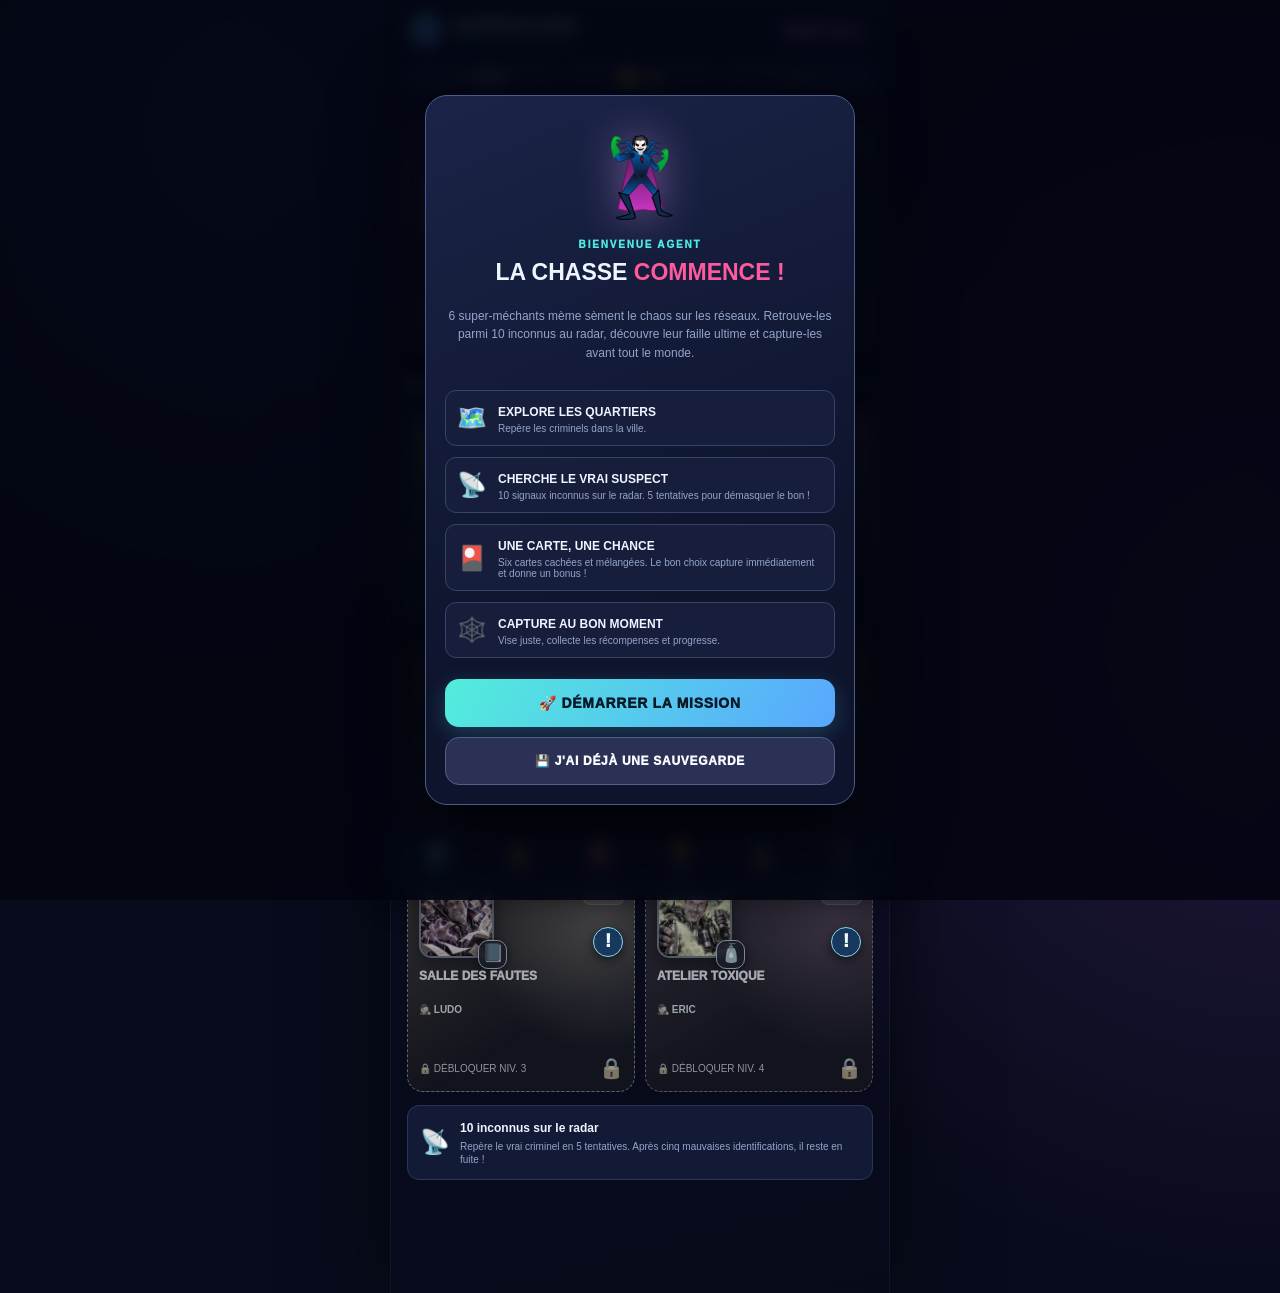
==== commit 51344b2a: "V4.16 : portraits officiels haute vitesse JPG et WebP pour la carte et le coffre" ====
--- a/index.html
+++ b/index.html
@@ -355,9 +355,11 @@
     .arena-meter-dialog h2{font-size:24px;font-weight:1000;line-height:1.2;margin:12px 0 8px}.arena-meter-dialog p{color:#b9cfed;font-size:12px;line-height:1.5}
     .arena-meter-eyebrow{font-size:10px;letter-spacing:1px;color:#80fff4;font-weight:950}
     .arena-meter-track{height:49px;border:1px solid #7185b6;border-radius:12px;position:relative;overflow:hidden;background:linear-gradient(90deg,#9e354b44,#ffd36e44 35%,#ffd36e44 65%,#9e354b44);margin:28px 2px 9px}
-    .arena-meter-target{position:absolute;left:35%;width:30%;top:0;bottom:0;background:linear-gradient(90deg,#39d7c063,#aaffefc7,#39d7c063);border-left:2px solid #b9ffee;border-right:2px solid #b9ffee;box-shadow:0 0 20px #43e7d9a0}
+    .arena-meter-target{position:absolute;left:35%;width:30%;top:0;bottom:0;will-change:left,width;background:linear-gradient(90deg,#39d7c063,#aaffefc7,#39d7c063);border-left:2px solid #b9ffee;border-right:2px solid #b9ffee;box-shadow:0 0 20px #43e7d9a0}
     .arena-meter-indicator{position:absolute;left:5%;top:-3px;height:55px;width:5px;border-radius:5px;background:#fff;transform:translateX(-50%);box-shadow:0 0 13px #fff,0 0 25px #7deafe;will-change:left}
     .arena-meter-labels{display:flex;justify-content:space-between;font-size:9px;font-weight:900;color:#b6cae7;letter-spacing:.5px}
+    .meter-acceleration{color:#a8fff4;font-size:11px;line-height:1.5;font-weight:850;margin:9px auto;min-height:18px;text-align:center;font-variant-numeric:tabular-nums}
+    .meter-zone{will-change:left,width}
     .arena-meter-status{font-size:11px!important;min-height:32px;color:#dbeefa!important;margin:18px 0 8px}
     .arena-meter-stop{width:100%;min-height:63px;border:0;border-radius:13px;background:linear-gradient(110deg,#ff609f,#ffc575);color:#19122d;font-size:17px;font-weight:1000;margin:8px 0}
     .arena-meter-back{width:100%;min-height:43px;border:1px solid #52658f;border-radius:11px;background:#15254b;color:#d6e4fa;font-size:11px;font-weight:850;padding:9px}
@@ -726,7 +728,7 @@
           <div class="voice-note">Les voix des six méchants sont des enregistrements officiels identiques pour tous. La lecture parlée des motifs utilise la voix disponible sur ton téléphone.</div>
         </div>
 
-        <p class="footer-note">SUPERVILAINS — Meme Hunt · V4.14</p>
+        <p class="footer-note">SUPERVILAINS — Meme Hunt · V4.16</p>
       </section>
     </main>
     <nav class="nav" aria-label="Navigation principale">
@@ -767,17 +769,18 @@
       <h2>VISE LE <span style="color:var(--cyan)">CENTRE !</span></h2>
       <p>Arrête le curseur dans la zone turquoise. Le serveur vérifie ton timing et calcule les chances de capture.</p>
       <div class="arena-meter-track" aria-label="Jauge de capture">
-        <div class="arena-meter-target"></div>
+        <div id="arena-meter-target" class="arena-meter-target"></div>
         <div id="arena-meter-indicator" class="arena-meter-indicator"></div>
       </div>
       <div class="arena-meter-labels"><span>IMPRÉCIS</span><span>PARFAIT</span><span>IMPRÉCIS</span></div>
+      <div id="arena-meter-difficulty" class="meter-acceleration" aria-live="off">⚡ Vitesse ×1,00 · Zone 38 %</div>
       <p id="arena-meter-status" class="arena-meter-status" role="status" aria-live="polite">🎯 Une seule tentative. Synchronisation serveur active.</p>
       <button id="arena-meter-stop" class="arena-meter-stop" type="button">🎯 LANCER LE FILET !</button>
       <button id="arena-meter-back" class="arena-meter-back" type="button">← RETOUR AU COMBAT (LA JAUGE CONTINUE)</button>
     </div>
   </div>
   <div id="overlay-meter" class="overlay" role="dialog" aria-modal="true" aria-label="Précision de capture">
-    <div class="dialog mini-dialog"><div class="overline">🕸️ FILET IONIQUE ARMÉ</div><h2>VISE LE <span style="color:var(--cyan)">CENTRE !</span></h2><p>Arrête le curseur dans la zone turquoise pour améliorer tes chances d'emprisonner le suspect.</p><div class="meter-wrap"><div class="meter" id="meter"><div class="meter-zone" id="meter-zone"></div><div class="meter-pointer" id="meter-pointer"></div></div><div class="meter-indicators"><span>IMPRÉCIS</span><span>PARFAIT</span><span>IMPRÉCIS</span></div></div><p style="font-size:10px;margin-bottom:15px">La difficulté dépend de la puissance du méchant.</p><button class="button capture" id="stop-meter" style="width:100%;font-size:17px;min-height:62px" type="button">🎯 LANCER LE FILET !</button></div>
+    <div class="dialog mini-dialog"><div class="overline">🕸️ FILET IONIQUE ARMÉ</div><h2>VISE LE <span style="color:var(--cyan)">CENTRE !</span></h2><p>Arrête le curseur dans la zone turquoise pour améliorer tes chances d'emprisonner le suspect.</p><div class="meter-wrap"><div class="meter" id="meter"><div class="meter-zone" id="meter-zone"></div><div class="meter-pointer" id="meter-pointer"></div></div><div class="meter-indicators"><span>IMPRÉCIS</span><span>PARFAIT</span><span>IMPRÉCIS</span></div></div><p id="solo-meter-difficulty" class="meter-acceleration">⚡ Vitesse ×1,00 · Zone variable</p><p style="font-size:10px;margin-bottom:15px">La zone se referme et le curseur accélère. La difficulté dépend du méchant.</p><button class="button capture" id="stop-meter" style="width:100%;font-size:17px;min-height:62px" type="button">🎯 LANCER LE FILET !</button></div>
   </div>
   <div id="overlay-result" class="overlay" role="dialog" aria-modal="true" aria-label="Résultat de l'affrontement"><div class="dialog mini-dialog"><span class="result-icon" id="result-icon">🏆</span><div class="overline" id="result-kicker">CIBLE IMMOBILISÉE</div><h2 id="result-title">CAPTURE RÉUSSIE !</h2><p id="result-text">Félicitations agent.</p><div class="result-gif-frame" id="result-gif-frame" hidden><img id="result-gif" alt="Animation du méchant capturé en train de pleurer" /></div><div class="result-stats" id="result-stats"></div><button id="voice-replay-result" type="button" class="button outline" style="width:100%;margin-bottom:10px">🔊 RÉÉCOUTER LES VOIX</button><button id="result-button" type="button" class="button primary" style="width:100%">RETOURNER À LA CARTE</button></div></div>
   <div id="overlay-tutorial" class="overlay" role="dialog" aria-modal="true" aria-label="Bienvenue dans Supervilains"><div class="dialog mini-dialog tutorial-page"><div class="tutorial-logo">🦹</div><div class="overline">BIENVENUE AGENT</div><h2>LA CHASSE <span style="color:var(--pink)">COMMENCE !</span></h2><p>6 super-méchants mème sèment le chaos sur les réseaux. Retrouve-les parmi 10 inconnus au radar, découvre leur faille ultime et capture-les avant tout le monde.</p><div class="tutorial-features"><div class="tutorial-feature"><span>🗺️</span><div><strong>EXPLORE LES QUARTIERS</strong><small>Repère les criminels dans la ville.</small></div></div><div class="tutorial-feature"><span>📡</span><div><strong>CHERCHE LE VRAI SUSPECT</strong><small>10 signaux inconnus sur le radar. 5 tentatives pour démasquer le bon !</small></div></div><div class="tutorial-feature"><span>🎴</span><div><strong>UNE CARTE, UNE CHANCE</strong><small>Six cartes cachées et mélangées. Le bon choix capture immédiatement et donne un bonus !</small></div></div><div class="tutorial-feature"><span>🕸️</span><div><strong>CAPTURE AU BON MOMENT</strong><small>Vise juste, collecte les récompenses et progresse.</small></div></div></div><button class="button primary" id="start-game" type="button" style="width:100%;font-size:14px">🚀 DÉMARRER LA MISSION</button><button id="sv-tutorial-import" class="button secondary" type="button" style="width:100%;margin-top:10px">💾 J'AI DÉJÀ UNE SAUVEGARDE</button></div></div>
@@ -785,6 +788,18 @@
   <div id="toast" role="status" aria-live="polite"></div>
   <script>
   (()=>{'use strict';
+    // V4.15 : même géométrie en SOLO et dans l'ARÈNE sécurisée.
+    // En ARÈNE, seul Supabase calcule la précision réelle et les récompenses.
+    window.SUPERVILAINS_METER_GEOMETRY_V2=(elapsedMs)=>{
+      const t=Math.max(0,Math.min(300,(Number(elapsedMs)||0)/1000));
+      const a=Math.min(t,12);
+      const trips=(t+0.045*a*a+1.08*Math.max(t-12,0))/2.7;
+      const phase=trips-2*Math.floor(trips/2);
+      const positionPct=5+90*(phase<=1?phase:2-phase);
+      const zoneWidthPct=Math.max(10,16+11*(1+Math.cos(2*Math.PI*t/3.6))-6*Math.min(t/12,1));
+      const precision=Math.round(Math.max(0,100-5*Math.max(0,Math.abs(positionPct-50)-zoneWidthPct/2)));
+      return {positionPct,zoneWidthPct,precision,speed:1+0.09*a};
+    };
     
 const districts=[
   {id:0,name:'SALLE DE BAIN DU CHAOS',icon:'🛁',min:1,color:'#214a67',glow:'#22b8e75a',stroke:'#458ab8',desc:'Terrain de Manu',villains:[0]},
@@ -803,12 +818,12 @@
   {id:'deodorant',label:'Déodorant',icon:'🧴'}
 ];
 const villains=[
-  {name:'MANU',icon:'🪥',line:'Le seigneur du malaise viral. Il détourne les brosses à dents pour semer le chaos.',danger:1,type:'Mème',color:'#40c4ff',boss:false,portrait:'assets/manu.png',weakness:'toothbrush',weaknessName:'Brosse à dents',weaknessIcon:'🪥'},
-  {name:'LÉA',icon:'👓',line:'Vision floue, intentions floues. Elle voit tout de travers et terrorise les timelines.',danger:2,type:'Mème',color:'#a27bff',boss:false,portrait:'assets/lea.png',weakness:'glasses',weaknessName:'Lunettes',weaknessIcon:'👓'},
-  {name:'NATSU',icon:'🍗',line:'Reine du gras absolu. Plus le magret est proche, plus sa défense mentale s’écroule.',danger:2,type:'Food boss',color:'#4ee2ac',boss:false,portrait:'assets/natsu.png',weakness:'magret',weaknessName:'Magret de canard',weaknessIcon:'🍗'},
-  {name:'AMÉLIE',icon:'🎤',line:'Star du live maudit. Dès qu’un micro apparaît, la panique monte et tout part en vrille.',danger:3,type:'Live',color:'#ff6f91',boss:true,portrait:'assets/amelie.png',weakness:'microphone',weaknessName:'Micro',weaknessIcon:'🎤'},
-  {name:'LUDO',icon:'📘',line:'Maître des fautes et des légendes bancales. Le Bescherelle est sa kryptonite.',danger:4,type:'Texte toxique',color:'#ffc861',boss:true,portrait:'assets/ludo.png',weakness:'bescherelle',weaknessName:'Bescherelle',weaknessIcon:'📘'},
-  {name:'ERIC',icon:'🧴',line:'Le boss final aromatique. Un simple déodorant suffit à briser son aura pestilentielle.',danger:5,type:'Boss',color:'#ff8a5b',boss:true,portrait:'assets/eric.png',weakness:'deodorant',weaknessName:'Déodorant',weaknessIcon:'🧴'}
+  {name:'MANU',icon:'🪥',line:'Le seigneur du malaise viral. Il détourne les brosses à dents pour semer le chaos.',danger:1,type:'Mème',color:'#40c4ff',boss:false,portrait:'assets/manu.jpg',weakness:'toothbrush',weaknessName:'Brosse à dents',weaknessIcon:'🪥'},
+  {name:'LÉA',icon:'👓',line:'Vision floue, intentions floues. Elle voit tout de travers et terrorise les timelines.',danger:2,type:'Mème',color:'#a27bff',boss:false,portrait:'assets/lea.webp',weakness:'glasses',weaknessName:'Lunettes',weaknessIcon:'👓'},
+  {name:'NATSU',icon:'🍗',line:'Reine du gras absolu. Plus le magret est proche, plus sa défense mentale s’écroule.',danger:2,type:'Food boss',color:'#4ee2ac',boss:false,portrait:'assets/natsu.jpg',weakness:'magret',weaknessName:'Magret de canard',weaknessIcon:'🍗'},
+  {name:'AMÉLIE',icon:'🎤',line:'Star du live maudit. Dès qu’un micro apparaît, la panique monte et tout part en vrille.',danger:3,type:'Live',color:'#ff6f91',boss:true,portrait:'assets/amelie.jpg',weakness:'microphone',weaknessName:'Micro',weaknessIcon:'🎤'},
+  {name:'LUDO',icon:'📘',line:'Maître des fautes et des légendes bancales. Le Bescherelle est sa kryptonite.',danger:4,type:'Texte toxique',color:'#ffc861',boss:true,portrait:'assets/ludo.jpg',weakness:'bescherelle',weaknessName:'Bescherelle',weaknessIcon:'📘'},
+  {name:'ERIC',icon:'🧴',line:'Le boss final aromatique. Un simple déodorant suffit à briser son aura pestilentielle.',danger:5,type:'Boss',color:'#ff8a5b',boss:true,portrait:'assets/eric.jpg',weakness:'deodorant',weaknessName:'Déodorant',weaknessIcon:'🧴'}
 ];
 const wantedReasons=[
   '{name} est recherché(e) pour avoir lancé une révolution du dentifrice dans trois supermarchés.',
@@ -1509,10 +1524,53 @@
       addXP(xp);state.coins+=coins;state.nets+=bonusNets;
       endBattle('win',{xp,coins,perfect,newEntry:!old,chance,exposed:ultimate,ultimate,bonusXp,bonusCoins,bonusNets});
     }
-    function startMeter(){if(!enemy||busy)return;if(state.nets<1){toast('🕸️ Plus de filets ! Achètes-en dans AGENT.');return}busy=true;renderBattle();const difficulty=villains[enemy.id].danger;let zoneWidth=Math.max(17,34-difficulty*2.7);$('meter-zone').style.width=`${zoneWidth}%`;$('meter-zone').style.left=`${50-zoneWidth/2}%`;meterPos=.05;meterDirection=1;meterActive=true;meterStart=performance.now();$('meter-pointer').style.left='5%';show('overlay-meter');cancelAnimationFrame(meterAnimation);const speed=.65+.12*difficulty;function tick(t){if(!meterActive)return;let x=.05+(1-Math.abs(((t-meterStart)/1000*speed)%1.8-.9)/.9)*.9;meterPos=clamp(x,.04,.96);$('meter-pointer').style.left=`${meterPos*100}%`;meterAnimation=requestAnimationFrame(tick)}meterAnimation=requestAnimationFrame(tick);tone(660,.11)}
-    function stopMeter(){if(!meterActive||!enemy)return;meterActive=false;cancelAnimationFrame(meterAnimation);hide('overlay-meter');let score=clamp(1-Math.abs(meterPos-.5)/.5,0,1);let bonus=Math.round((score-.5)*34);let perfect=score>.89;let chance=clamp(odds()+bonus,6,97);state.nets--;const success=Math.random()*100<chance;tone(success?800:150,.24);vibrate(success?[45,45,110]:100);busy=false;
-      if(success){completeCapture({perfect,chance});}
-      else{notifySave();if(!hitByVillain()){message(`❌ Filet évité (précision ${Math.round(score*100)} %). Réessaie !`,true);renderBattle()}else{ /* escape handled */ }}
+    // V4.15 : la cible respire tandis que le curseur accélère.
+    function soloMeterFrame(ms,danger){
+      const geom=window.SUPERVILAINS_METER_GEOMETRY_V2(ms);
+      const width=Math.max(8,geom.zoneWidthPct-(Math.max(1,Math.min(5,danger))-1)*1.5);
+      const precision=Math.round(Math.max(0,100-5*Math.max(0,Math.abs(geom.positionPct-50)-width/2)));
+      return {...geom,zoneWidthPct:width,precision};
+    }
+    function startMeter(){
+      if(!enemy||busy)return;
+      if(state.nets<1)return toast('🕸️ Plus de filets ! Achètes-en dans AGENT.');
+      busy=true;renderBattle();
+      const danger=villains[enemy.id].danger;
+      meterActive=true;meterStart=performance.now();
+      show('overlay-meter');cancelAnimationFrame(meterAnimation);
+      let lastInfo=-Infinity;
+      function tick(now){
+        if(!meterActive)return;
+        const geom=soloMeterFrame(now-meterStart,danger);
+        meterPos=geom.positionPct/100;
+        $('meter-pointer').style.left=geom.positionPct.toFixed(2)+'%';
+        $('meter-zone').style.left=(50-geom.zoneWidthPct/2).toFixed(2)+'%';
+        $('meter-zone').style.width=geom.zoneWidthPct.toFixed(2)+'%';
+        if(now-lastInfo>180){
+          $('solo-meter-difficulty').textContent='⚡ Vitesse ×'+geom.speed.toFixed(2).replace('.',',')+' · Zone '+Math.round(geom.zoneWidthPct)+' %';
+          lastInfo=now;
+        }
+        meterAnimation=requestAnimationFrame(tick);
+      }
+      meterAnimation=requestAnimationFrame(tick);tone(660,.11);
+    }
+    function stopMeter(){
+      if(!meterActive||!enemy)return;
+      const geom=soloMeterFrame(performance.now()-meterStart,villains[enemy.id].danger);
+      meterActive=false;cancelAnimationFrame(meterAnimation);hide('overlay-meter');
+      const score=geom.precision/100;
+      const bonus=Math.round((score-.5)*34),perfect=score>=.90;
+      const chance=clamp(odds()+bonus,6,97);
+      state.nets--;const success=Math.random()*100<chance;
+      tone(success?800:150,.24);vibrate(success?[45,45,110]:100);busy=false;
+      if(success)completeCapture({perfect,chance});
+      else{
+        notifySave();
+        if(!hitByVillain()){
+          message('❌ Filet évité (précision '+geom.precision+' %). Réessaie !',true);
+          renderBattle();
+        }
+      }
     }
     function endBattle(kind,reward={}){if(!enemy)return;const v=villains[enemy.id];hide('overlay-meter');hide('overlay-battle');meterActive=false;cancelAnimationFrame(meterAnimation);busy=false;let escaped=kind==='escape';$('result-icon').textContent=escaped?'💨':'🏆';
       const gifFrame=$('result-gif-frame');gifFrame.hidden=escaped;
